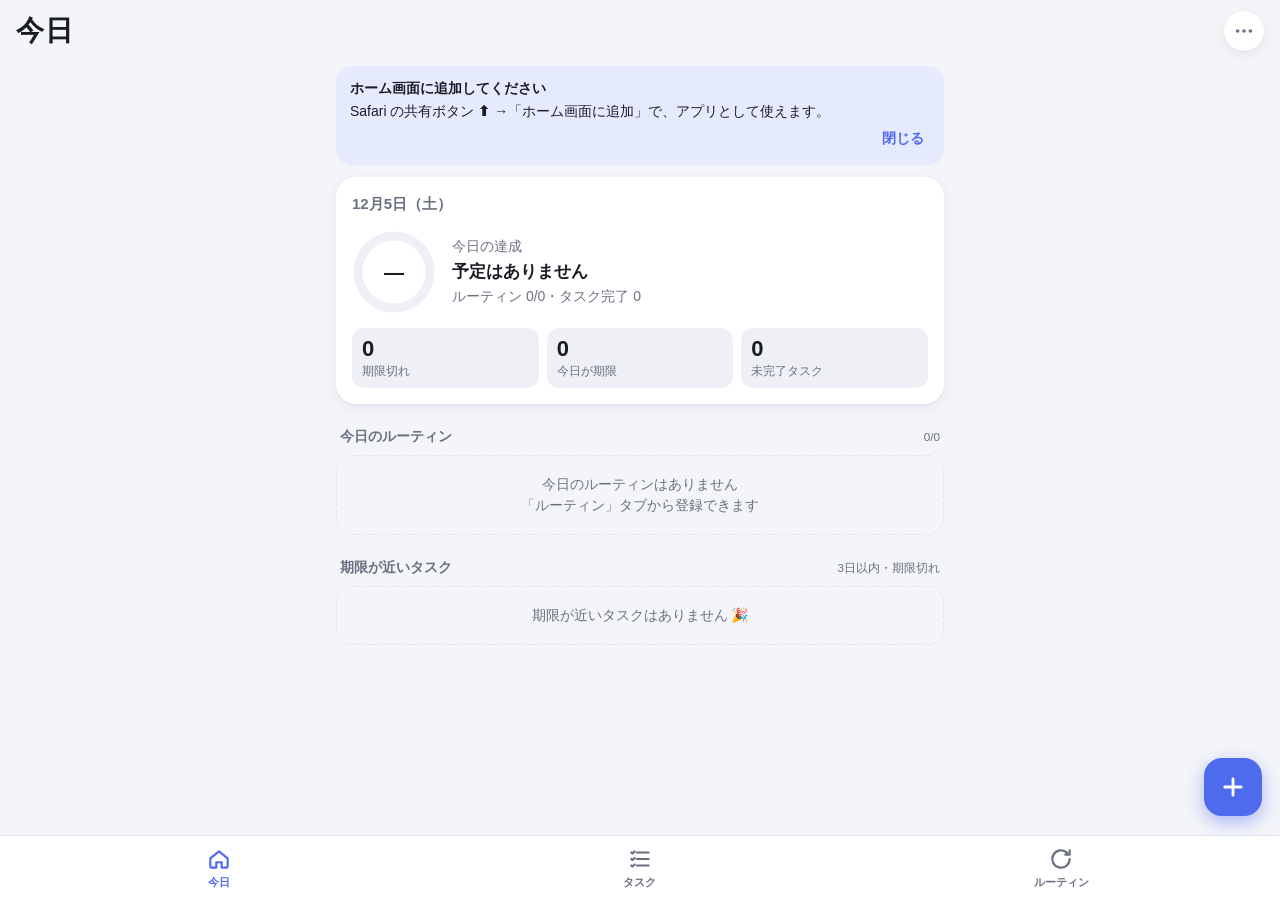
==== docs/progress/index.html @ cf69f22c "Add Shinchoku Note: progress management web app for iPhone Task deadlines with progress, recurring r" ====
<!DOCTYPE html>
<html lang="ja">
<head>
  <meta charset="UTF-8">
  <meta name="viewport" content="width=device-width, initial-scale=1.0, viewport-fit=cover">
  <title>しんちょくノート</title>
  <meta name="description" content="タスクの期限と毎日のルーティンを管理する進捗管理アプリ">
  <meta name="theme-color" content="#4f6bed" media="(prefers-color-scheme: light)">
  <meta name="theme-color" content="#16181d" media="(prefers-color-scheme: dark)">
  <meta name="apple-mobile-web-app-capable" content="yes">
  <meta name="mobile-web-app-capable" content="yes">
  <meta name="apple-mobile-web-app-status-bar-style" content="default">
  <meta name="apple-mobile-web-app-title" content="しんちょく">
  <link rel="apple-touch-icon" href="icon-180.png">
  <link rel="icon" href="icon-512.png">
  <link rel="manifest" href="manifest.webmanifest">
  <link rel="stylesheet" href="style.css">
</head>
<body>
  <header class="top">
    <h1 id="screen-title">今日</h1>
    <button class="icon-btn" id="menu-btn" aria-label="設定とバックアップ">
      <svg viewBox="0 0 24 24" width="22" height="22" aria-hidden="true"><circle cx="5" cy="12" r="2"/><circle cx="12" cy="12" r="2"/><circle cx="19" cy="12" r="2"/></svg>
    </button>
  </header>

  <div id="install-hint" class="hint" hidden>
    <strong>ホーム画面に追加してください</strong>
    <span>Safari の共有ボタン <b>⬆︎</b> →「ホーム画面に追加」で、アプリとして使えます。</span>
    <button class="text-btn" id="hint-close">閉じる</button>
  </div>

  <main id="main"></main>

  <button class="fab" id="fab" aria-label="追加">
    <svg viewBox="0 0 24 24" width="28" height="28" aria-hidden="true"><path d="M12 5v14M5 12h14" stroke="currentColor" stroke-width="2.4" stroke-linecap="round" fill="none"/></svg>
  </button>

  <nav class="tabs">
    <button data-tab="today" class="active">
      <svg viewBox="0 0 24 24" aria-hidden="true"><path d="M4 11.5 12 5l8 6.5V19a1 1 0 0 1-1 1h-4.5v-5h-5v5H5a1 1 0 0 1-1-1z"/></svg>
      <span>今日</span>
    </button>
    <button data-tab="tasks">
      <svg viewBox="0 0 24 24" aria-hidden="true"><path d="M9 6h11M9 12h11M9 18h11M4 6l1 1 2-2M4 12l1 1 2-2M4 18l1 1 2-2"/></svg>
      <span>タスク</span>
    </button>
    <button data-tab="routines">
      <svg viewBox="0 0 24 24" aria-hidden="true"><path d="M20 12a8 8 0 1 1-2.34-5.66M20 4v4h-4"/></svg>
      <span>ルーティン</span>
    </button>
  </nav>

  <dialog id="sheet" class="sheet"><form method="dialog" id="sheet-form"></form></dialog>
  <div id="toast" class="toast" role="status" aria-live="polite"></div>

  <script src="app.js"></script>
</body>
</html>
---- docs/progress/style.css ----
:root {
  --bg: #f4f5f9;
  --surface: #ffffff;
  --surface-2: #eef0f6;
  --text: #1b1d24;
  --muted: #6b7080;
  --line: #e2e4ec;
  --primary: #4f6bed;
  --primary-soft: #e6eaff;
  --on-primary: #ffffff;
  --ok: #1f9d6b;
  --ok-soft: #dcf5ea;
  --warn: #c77700;
  --warn-soft: #fff1d9;
  --danger: #d6384b;
  --danger-soft: #fde4e7;
  --shadow: 0 1px 2px rgba(20, 24, 40, .06), 0 4px 14px rgba(20, 24, 40, .06);
  --radius: 16px;
  --safe-b: env(safe-area-inset-bottom, 0px);
  --safe-t: env(safe-area-inset-top, 0px);
  color-scheme: light;
}
@media (prefers-color-scheme: dark) {
  :root:not([data-theme="light"]) {
    --bg: #101216;
    --surface: #1b1e25;
    --surface-2: #252932;
    --text: #eceef3;
    --muted: #9aa0b0;
    --line: #2c303a;
    --primary: #8197ff;
    --primary-soft: #262d4d;
    --on-primary: #0f1430;
    --ok: #4cd29a;
    --ok-soft: #173528;
    --warn: #ffb547;
    --warn-soft: #3a2c14;
    --danger: #ff6b7d;
    --danger-soft: #3d1c22;
    --shadow: none;
    color-scheme: dark;
  }
}

* { box-sizing: border-box; -webkit-tap-highlight-color: transparent; }
html, body { margin: 0; }
body {
  background: var(--bg);
  color: var(--text);
  font-family: -apple-system, BlinkMacSystemFont, "Hiragino Sans", "Hiragino Kaku Gothic ProN", "Noto Sans JP", sans-serif;
  font-size: 16px;
  line-height: 1.5;
  min-height: 100dvh;
  padding-bottom: calc(84px + var(--safe-b));
  -webkit-text-size-adjust: 100%;
}
button { font: inherit; color: inherit; }

.top {
  position: sticky; top: 0; z-index: 5;
  display: flex; align-items: center; justify-content: space-between;
  padding: calc(10px + var(--safe-t)) 16px 10px;
  background: color-mix(in srgb, var(--bg) 88%, transparent);
  backdrop-filter: blur(12px); -webkit-backdrop-filter: blur(12px);
}
.top h1 { font-size: 28px; font-weight: 800; margin: 0; letter-spacing: .02em; }
.icon-btn {
  width: 40px; height: 40px; border-radius: 50%; border: 0;
  background: var(--surface); box-shadow: var(--shadow);
  display: grid; place-items: center; fill: var(--muted); cursor: pointer;
}

main { padding: 4px 16px 96px; max-width: 640px; margin: 0 auto; }

.hint {
  margin: 4px 16px 8px; padding: 12px 14px; border-radius: var(--radius);
  background: var(--primary-soft); display: grid; gap: 2px; font-size: 14px;
  max-width: 608px;
}
@media (min-width: 672px) { .hint { margin-inline: auto; } }
.hint .text-btn { justify-self: end; }

.section-title {
  font-size: 14px; font-weight: 700; color: var(--muted);
  margin: 22px 4px 8px; display: flex; justify-content: space-between; align-items: baseline;
}
.section-title small { font-weight: 500; }
.list { display: grid; gap: 10px; }
.empty {
  padding: 18px; text-align: center; color: var(--muted); font-size: 14px;
  border: 1.5px dashed var(--line); border-radius: var(--radius);
}

/* summary */
.summary {
  background: var(--surface); border-radius: 20px; box-shadow: var(--shadow);
  padding: 16px; display: grid; gap: 14px;
}
.summary .date { font-size: 15px; color: var(--muted); font-weight: 600; }
.ring-row { display: flex; gap: 16px; align-items: center; }
.ring { width: 84px; height: 84px; flex: none; position: relative; }
.ring svg { width: 100%; height: 100%; transform: rotate(-90deg); }
.ring circle { fill: none; stroke-width: 9; }
.ring .bg { stroke: var(--surface-2); }
.ring .fg { stroke: var(--primary); stroke-linecap: round; transition: stroke-dashoffset .5s; }
.ring .pct { position: absolute; inset: 0; display: grid; place-items: center; font-weight: 800; font-size: 20px; }
.ring-text { display: grid; gap: 2px; font-size: 14px; color: var(--muted); }
.ring-text b { color: var(--text); font-size: 17px; }
.stats { display: grid; grid-template-columns: repeat(3, 1fr); gap: 8px; }
.stat { background: var(--surface-2); border-radius: 12px; padding: 8px 10px; }
.stat .n { font-size: 22px; font-weight: 800; line-height: 1.2; }
.stat .l { font-size: 12px; color: var(--muted); }
.stat.danger .n { color: var(--danger); }
.stat.warn .n { color: var(--warn); }

/* cards */
.card {
  background: var(--surface); border-radius: var(--radius); box-shadow: var(--shadow);
  display: flex; gap: 12px; align-items: flex-start; padding: 14px 14px 14px 12px;
  cursor: pointer; position: relative;
}
.card.done { opacity: .6; }
.card.done .title { text-decoration: line-through; }
.card .body { flex: 1; min-width: 0; display: grid; gap: 4px; }
.card .title { font-weight: 700; word-break: break-word; }
.card .meta { font-size: 13px; color: var(--muted); display: flex; flex-wrap: wrap; gap: 4px 10px; align-items: center; }
.badge {
  font-size: 12px; font-weight: 700; padding: 1px 8px; border-radius: 999px;
  background: var(--surface-2); color: var(--muted);
}
.badge.danger { background: var(--danger-soft); color: var(--danger); }
.badge.warn { background: var(--warn-soft); color: var(--warn); }
.badge.ok { background: var(--ok-soft); color: var(--ok); }
.badge.cal { background: var(--primary-soft); color: var(--primary); }

.check {
  flex: none; width: 30px; height: 30px; border-radius: 50%;
  border: 2.5px solid var(--line); background: transparent; margin-top: -2px;
  display: grid; place-items: center; cursor: pointer; padding: 0;
  transition: background .15s, border-color .15s;
}
.check svg { width: 16px; height: 16px; stroke: var(--on-primary); stroke-width: 3.2; fill: none; opacity: 0; }
.check.on { background: var(--ok); border-color: var(--ok); }
.check.on svg { opacity: 1; stroke: #fff; }
.check:active { transform: scale(.92); }

.bar { height: 7px; background: var(--surface-2); border-radius: 99px; overflow: hidden; margin-top: 4px; }
.bar > i { display: block; height: 100%; background: var(--primary); border-radius: 99px; transition: width .3s; }
.bar.full > i { background: var(--ok); }
.bar-row { display: flex; align-items: center; gap: 8px; }
.bar-row .bar { flex: 1; margin-top: 0; }
.bar-row span { font-size: 12px; color: var(--muted); font-weight: 700; min-width: 34px; text-align: right; }

.chips { display: flex; gap: 8px; overflow-x: auto; padding: 2px 0 4px; scrollbar-width: none; }
.chip {
  border: 1.5px solid var(--line); background: var(--surface); border-radius: 999px;
  padding: 6px 14px; font-size: 14px; font-weight: 600; white-space: nowrap; cursor: pointer;
}
.chip.on { background: var(--primary); border-color: var(--primary); color: var(--on-primary); }

/* tabs */
.tabs {
  position: fixed; left: 0; right: 0; bottom: 0; z-index: 6;
  display: grid; grid-template-columns: repeat(3, 1fr);
  background: color-mix(in srgb, var(--surface) 92%, transparent);
  backdrop-filter: blur(14px); -webkit-backdrop-filter: blur(14px);
  border-top: 1px solid var(--line);
  padding: 6px 8px calc(6px + var(--safe-b));
}
.tabs button {
  border: 0; background: none; display: grid; justify-items: center; gap: 2px;
  font-size: 11px; font-weight: 700; color: var(--muted); padding: 4px 0; cursor: pointer;
}
.tabs svg { width: 26px; height: 26px; fill: none; stroke: currentColor; stroke-width: 2; stroke-linecap: round; stroke-linejoin: round; }
.tabs button.active { color: var(--primary); }

.fab {
  position: fixed; right: 18px; bottom: calc(84px + var(--safe-b)); z-index: 6;
  width: 58px; height: 58px; border-radius: 18px; border: 0;
  background: var(--primary); color: var(--on-primary);
  box-shadow: 0 6px 18px color-mix(in srgb, var(--primary) 45%, transparent);
  display: grid; place-items: center; cursor: pointer;
}
.fab:active { transform: scale(.94); }

/* sheet */
.sheet {
  border: 0; padding: 0; margin: auto auto 0; width: 100%; max-width: 640px;
  max-height: 92dvh; border-radius: 22px 22px 0 0;
  background: var(--surface); color: var(--text);
}
.sheet::backdrop { background: rgba(10, 12, 20, .45); }
.sheet[open] { animation: up .22s ease-out; }
@keyframes up { from { transform: translateY(40px); opacity: .4; } }
.sheet form { padding: 8px 18px calc(18px + var(--safe-b)); display: grid; gap: 14px; }
.sheet .grab { width: 40px; height: 5px; border-radius: 9px; background: var(--line); margin: 4px auto 0; }
.sheet h2 { margin: 0; font-size: 20px; }
.field { display: grid; gap: 6px; }
.field > label, .field > .label { font-size: 13px; font-weight: 700; color: var(--muted); }
.field input[type=text], .field input[type=date], .field input[type=time], .field textarea, .field select {
  width: 100%; font: inherit; font-size: 16px; color: var(--text);
  background: var(--surface-2); border: 1.5px solid transparent; border-radius: 12px;
  padding: 11px 12px; min-height: 46px; -webkit-appearance: none; appearance: none;
}
.field textarea { min-height: 70px; resize: vertical; }
.field input:focus, .field textarea:focus, .field select:focus { outline: none; border-color: var(--primary); }
.row2 { display: grid; grid-template-columns: 1fr 1fr; gap: 10px; }
.days { display: grid; grid-template-columns: repeat(7, 1fr); gap: 6px; }
.day {
  aspect-ratio: 1; border-radius: 50%; border: 1.5px solid var(--line); background: var(--surface);
  font-weight: 700; font-size: 15px; cursor: pointer; padding: 0;
}
.day.on { background: var(--primary); border-color: var(--primary); color: var(--on-primary); }
.day.sun { color: var(--danger); } .day.sat { color: var(--primary); }
.day.on.sun, .day.on.sat { color: var(--on-primary); }
input[type=range] { width: 100%; accent-color: var(--primary); height: 28px; }
.actions { display: flex; gap: 10px; margin-top: 4px; }
.btn {
  flex: 1; border: 0; border-radius: 14px; padding: 13px 14px; font-weight: 700; font-size: 16px; cursor: pointer;
  background: var(--surface-2); color: var(--text);
}
.btn.primary { background: var(--primary); color: var(--on-primary); }
.btn.danger { background: var(--danger-soft); color: var(--danger); flex: 0 0 auto; }
.btn.cal { background: var(--primary-soft); color: var(--primary); width: 100%; }
.btn:disabled { opacity: .45; }
.text-btn { border: 0; background: none; color: var(--primary); font-weight: 700; padding: 4px 6px; cursor: pointer; font-size: 14px; }
.note { font-size: 12.5px; color: var(--muted); margin: 0; }
.quick { display: flex; gap: 6px; flex-wrap: wrap; }
.quick .chip { padding: 4px 12px; font-size: 13px; }

.toast {
  position: fixed; left: 50%; bottom: calc(150px + var(--safe-b)); z-index: 20;
  transform: translate(-50%, 20px); opacity: 0; pointer-events: none;
  background: #23262f; color: #fff; padding: 10px 16px; border-radius: 12px; font-size: 14px;
  transition: opacity .2s, transform .2s; max-width: calc(100% - 32px);
}
.toast.show { opacity: 1; transform: translate(-50%, 0); }

.menu-list { display: grid; gap: 8px; }
.menu-list .btn { text-align: left; }
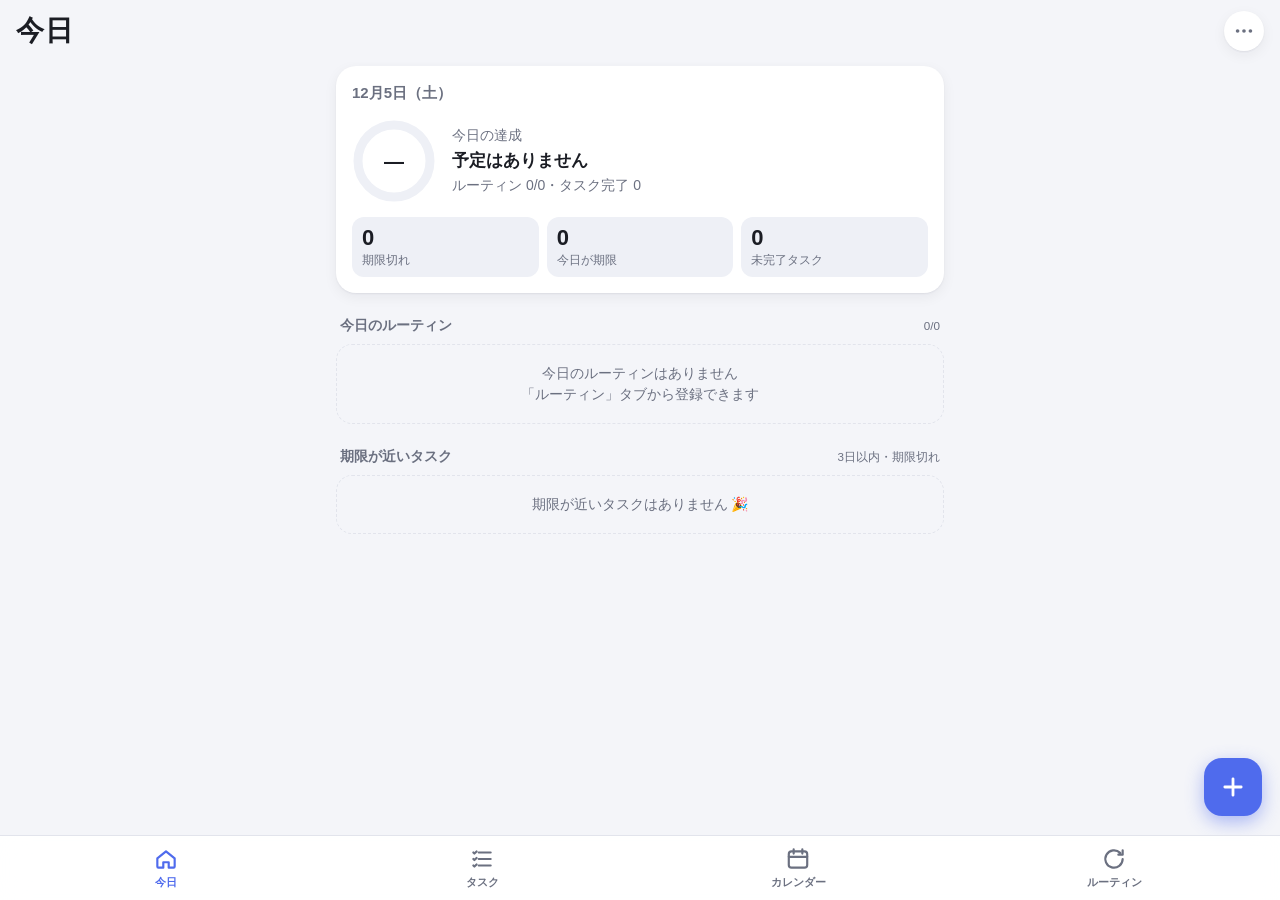
==== commit 65fef443: "Shinchoku Note: add calendar view, routine time ranges, and long-term tasks - Calendar tab: month gr" ====
--- a/docs/progress/index.html
+++ b/docs/progress/index.html
@@ -45,6 +45,10 @@
       <svg viewBox="0 0 24 24" aria-hidden="true"><path d="M9 6h11M9 12h11M9 18h11M4 6l1 1 2-2M4 12l1 1 2-2M4 18l1 1 2-2"/></svg>
       <span>タスク</span>
     </button>
+    <button data-tab="calendar">
+      <svg viewBox="0 0 24 24" aria-hidden="true"><rect x="3.5" y="5" width="17" height="15" rx="2.5"/><path d="M3.5 10h17M8 3v4M16 3v4"/></svg>
+      <span>カレンダー</span>
+    </button>
     <button data-tab="routines">
       <svg viewBox="0 0 24 24" aria-hidden="true"><path d="M20 12a8 8 0 1 1-2.34-5.66M20 4v4h-4"/></svg>
       <span>ルーティン</span>
--- a/docs/progress/style.css
+++ b/docs/progress/style.css
@@ -161,7 +161,7 @@
 /* tabs */
 .tabs {
   position: fixed; left: 0; right: 0; bottom: 0; z-index: 6;
-  display: grid; grid-template-columns: repeat(3, 1fr);
+  display: grid; grid-template-columns: repeat(4, 1fr);
   background: color-mix(in srgb, var(--surface) 92%, transparent);
   backdrop-filter: blur(14px); -webkit-backdrop-filter: blur(14px);
   border-top: 1px solid var(--line);
@@ -238,3 +238,75 @@
 
 .menu-list { display: grid; gap: 8px; }
 .menu-list .btn { text-align: left; }
+
+/* ---- v2: カレンダー・長期タスク・時間帯 ---- */
+.icon-btn.sm { width: 36px; height: 36px; font-size: 24px; line-height: 1; color: var(--text); font-weight: 700; }
+.check.sm { width: 24px; height: 24px; border-width: 2px; margin-top: 0; }
+.check.sm svg { width: 13px; height: 13px; }
+.check.ghost { border-style: dashed; cursor: default; }
+.sub-title { font-size: 12.5px; font-weight: 700; color: var(--muted); margin: 14px 4px 6px; }
+.section-title .text-btn { font-size: 13px; padding: 0; }
+
+.card.long { border-left: 4px solid var(--c); padding-left: 10px; }
+.badge.long { background: color-mix(in srgb, var(--c) 16%, transparent); color: var(--c); }
+.next-step { font-size: 13px; color: var(--text); background: var(--surface-2); border-radius: 8px; padding: 4px 8px; margin-top: 4px; }
+.bar { position: relative; overflow: visible; }
+.bar > i { overflow: hidden; }
+.pace-mark {
+  position: absolute; top: -3px; bottom: -3px; width: 2px; margin-left: -1px;
+  background: var(--text); opacity: .55; border-radius: 2px;
+}
+.now-banner {
+  background: var(--primary-soft); color: var(--primary); font-weight: 700; font-size: 14px;
+  border-radius: 12px; padding: 8px 12px;
+}
+
+.seg { display: grid; grid-template-columns: 1fr 1fr; background: var(--surface-2); border-radius: 12px; padding: 3px; gap: 3px; }
+.seg button { border: 0; background: none; border-radius: 10px; padding: 8px 6px; font-weight: 700; font-size: 14px; color: var(--muted); cursor: pointer; }
+.seg button.on { background: var(--surface); color: var(--text); box-shadow: var(--shadow); }
+[hidden] { display: none !important; }
+
+.steps { display: grid; gap: 6px; }
+.step { display: flex; align-items: center; gap: 8px; background: var(--surface-2); border-radius: 12px; padding: 4px 6px 4px 10px; }
+.step input { flex: 1; min-width: 0; border: 0; background: none; font: inherit; font-size: 16px; color: var(--text); padding: 6px 0; }
+.step input:focus { outline: none; }
+.step.done input { text-decoration: line-through; color: var(--muted); }
+.step-del { border: 0; background: none; color: var(--muted); font-size: 16px; padding: 6px 8px; cursor: pointer; }
+.step-add { display: flex; gap: 8px; }
+.step-add input { flex: 1; min-width: 0; }
+.step-add .btn { flex: 0 0 auto; padding: 10px 16px; }
+
+.time-range .mini { display: grid; gap: 4px; font-size: 12px; font-weight: 700; color: var(--muted); }
+
+.cal { background: var(--surface); border-radius: 20px; box-shadow: var(--shadow); padding: 12px 10px; display: grid; gap: 6px; touch-action: pan-y; }
+.cal-head { display: flex; align-items: center; justify-content: space-between; padding: 0 4px 4px; }
+.cal-head b { font-size: 18px; }
+.cal-head .icon-btn { box-shadow: none; background: var(--surface-2); }
+.cal-grid { display: grid; grid-template-columns: repeat(7, 1fr); gap: 2px; }
+.cal-grid.wd span { text-align: center; font-size: 12px; font-weight: 700; color: var(--muted); padding-bottom: 2px; }
+.cal-grid .sun { color: var(--danger); }
+.cal-grid .sat { color: var(--primary); }
+.cal-cell {
+  border: 0; background: none; border-radius: 10px; min-height: 58px; padding: 4px 0 4px;
+  display: grid; grid-template-rows: auto auto 1fr; justify-items: center; gap: 3px; cursor: pointer; overflow: hidden;
+}
+.cal-cell .num { font-size: 14px; font-weight: 600; width: 26px; height: 26px; border-radius: 50%; display: grid; place-items: center; position: relative; }
+.cal-cell.out { opacity: .35; }
+.cal-cell.today .num { background: var(--primary); color: var(--on-primary); font-weight: 800; }
+.cal-cell.sel { background: var(--primary-soft); }
+.rdone { position: absolute; right: -9px; top: -4px; font-size: 10px; font-style: normal; color: var(--ok); font-weight: 900; }
+.cal-legend .rdone { position: static; font-size: 12px; }
+.spans { display: grid; gap: 2px; width: 100%; }
+.span { display: block; height: 4px; opacity: .85; }
+.span.s { margin-left: 4px; border-top-left-radius: 3px; border-bottom-left-radius: 3px; }
+.span.e { margin-right: 4px; border-top-right-radius: 3px; border-bottom-right-radius: 3px; }
+.span.done { opacity: .3; }
+.dots { display: flex; gap: 3px; align-items: center; }
+.dot { width: 6px; height: 6px; border-radius: 50%; background: var(--primary); display: inline-block; }
+.dot.over { background: var(--danger); }
+.dot.done { background: var(--muted); opacity: .5; }
+.more { font-size: 9px; font-style: normal; color: var(--muted); font-weight: 800; line-height: 1; }
+.cal-legend { display: flex; flex-wrap: wrap; gap: 4px 12px; font-size: 11.5px; color: var(--muted); padding: 6px 4px 0; border-top: 1px solid var(--line); }
+.cal-legend span { display: inline-flex; align-items: center; gap: 4px; }
+.cal-legend .span { width: 18px; margin: 0; border-radius: 3px; }
+.badge { line-height: 1.6; }
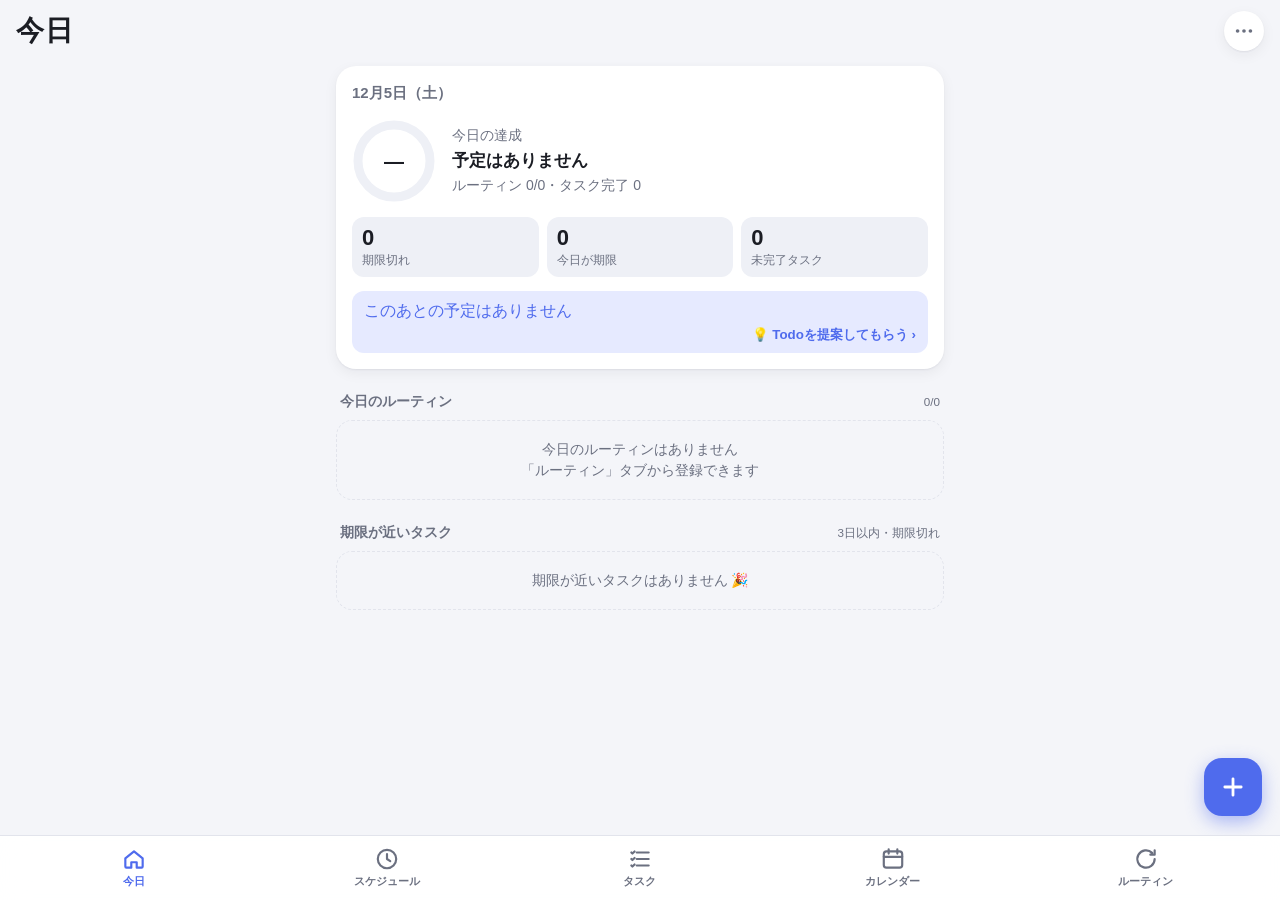
==== commit 562278ec: "Shinchoku Note: add events, daily schedule timeline, and Todo suggestions - Events (予定): timed or al" ====
--- a/docs/progress/index.html
+++ b/docs/progress/index.html
@@ -41,6 +41,10 @@
       <svg viewBox="0 0 24 24" aria-hidden="true"><path d="M4 11.5 12 5l8 6.5V19a1 1 0 0 1-1 1h-4.5v-5h-5v5H5a1 1 0 0 1-1-1z"/></svg>
       <span>今日</span>
     </button>
+    <button data-tab="schedule">
+      <svg viewBox="0 0 24 24" aria-hidden="true"><circle cx="12" cy="12" r="8.5"/><path d="M12 7.5V12l3 2"/></svg>
+      <span>スケジュール</span>
+    </button>
     <button data-tab="tasks">
       <svg viewBox="0 0 24 24" aria-hidden="true"><path d="M9 6h11M9 12h11M9 18h11M4 6l1 1 2-2M4 12l1 1 2-2M4 18l1 1 2-2"/></svg>
       <span>タスク</span>
--- a/docs/progress/style.css
+++ b/docs/progress/style.css
@@ -161,7 +161,7 @@
 /* tabs */
 .tabs {
   position: fixed; left: 0; right: 0; bottom: 0; z-index: 6;
-  display: grid; grid-template-columns: repeat(4, 1fr);
+  display: grid; grid-template-columns: repeat(5, 1fr);
   background: color-mix(in srgb, var(--surface) 92%, transparent);
   backdrop-filter: blur(14px); -webkit-backdrop-filter: blur(14px);
   border-top: 1px solid var(--line);
@@ -310,3 +310,64 @@
 .cal-legend span { display: inline-flex; align-items: center; gap: 4px; }
 .cal-legend .span { width: 18px; margin: 0; border-radius: 3px; }
 .badge { line-height: 1.6; }
+
+/* ---- v3: 予定・スケジュール表・Todo提案 ---- */
+:root { --ev: #0f8fb3; --ev-soft: #dff3f9; --rt: #1f9d6b; --rt-soft: #e1f6ec; }
+@media (prefers-color-scheme: dark) {
+  :root:not([data-theme="light"]) { --ev: #4cc3e6; --ev-soft: #163843; --rt: #4cd29a; --rt-soft: #173528; }
+}
+.tabs button span { white-space: nowrap; font-size: 10.5px; }
+.now-banner { display: grid; gap: 2px; text-align: left; border: 0; cursor: pointer; width: 100%; font: inherit; }
+.now-banner .next { color: var(--text); font-weight: 600; }
+.now-banner small { font-weight: 600; color: var(--muted); }
+.now-banner .go { color: var(--primary); justify-self: end; }
+.dot.ev { background: var(--ev); border-radius: 2px; }
+.agenda-actions { display: flex; gap: 8px; flex-wrap: wrap; margin: -2px 0 6px; }
+.agenda-actions .chip { font-size: 13px; padding: 5px 12px; }
+
+.evcard { border-left: 4px solid var(--ev); padding-left: 10px; align-items: center; }
+.ev-time { flex: none; width: 46px; font-weight: 800; font-size: 14px; color: var(--ev); display: grid; line-height: 1.25; text-align: center; }
+.ev-time small { font-weight: 600; color: var(--muted); font-size: 12px; }
+
+.switch { display: flex; align-items: center; gap: 10px; font-weight: 700; font-size: 15px; cursor: pointer; }
+.switch input { appearance: none; -webkit-appearance: none; width: 46px; height: 28px; border-radius: 99px; background: var(--line); position: relative; cursor: pointer; transition: background .2s; margin: 0; }
+.switch input::after { content: ""; position: absolute; top: 3px; left: 3px; width: 22px; height: 22px; border-radius: 50%; background: #fff; box-shadow: 0 1px 3px rgba(0,0,0,.25); transition: transform .2s; }
+.switch input:checked { background: var(--primary); }
+.switch input:checked::after { transform: translateX(18px); }
+
+.btn.big { display: grid; gap: 2px; text-align: left; padding: 14px 16px; font-size: 17px; }
+.btn.big small { font-size: 12.5px; font-weight: 500; color: var(--muted); }
+.btn.wide { width: 100%; }
+
+.sched-head { display: flex; align-items: center; justify-content: space-between; margin: 4px 0 2px; }
+.sched-head > div { display: flex; align-items: center; gap: 8px; }
+.sched-head b { font-size: 18px; }
+.sched-head .icon-btn { box-shadow: none; background: var(--surface); }
+.sched-note { margin: 0 2px 10px; text-align: center; }
+.sug-box { background: var(--primary-soft); border-radius: var(--radius); padding: 12px 14px; display: grid; gap: 4px; }
+.sug-box .note { color: var(--text); opacity: .8; }
+.btn.cal { margin-top: 10px; }
+.allday { display: flex; gap: 6px; flex-wrap: wrap; margin-top: 12px; }
+.chip.ev { border-color: var(--ev); color: var(--ev); background: var(--ev-soft); font-size: 13px; }
+
+.timeline { position: relative; margin-top: 14px; background: var(--surface); border-radius: var(--radius); box-shadow: var(--shadow); padding: 8px 0; }
+.tl-hour { position: absolute; left: 0; right: 0; margin-top: 8px; border-top: 1px solid var(--line); }
+.tl-hour span { position: absolute; left: 6px; top: -9px; font-size: 11px; color: var(--muted); background: var(--surface); padding-right: 4px; font-variant-numeric: tabular-nums; }
+.tl-block {
+  position: absolute; margin-top: 9px; border-radius: 10px; padding: 4px 6px 4px 8px; overflow: hidden; cursor: pointer;
+  display: flex; gap: 6px; align-items: flex-start; border-left: 4px solid; font-size: 13px; line-height: 1.3;
+}
+.tl-block .tl-text { min-width: 0; display: grid; }
+.tl-block b { white-space: nowrap; overflow: hidden; text-overflow: ellipsis; }
+.tl-block small { font-size: 11px; color: var(--muted); white-space: nowrap; overflow: hidden; text-overflow: ellipsis; }
+.tl-block.short { align-items: center; padding-top: 1px; padding-bottom: 1px; }
+.tl-block.short .tl-text { display: flex; gap: 6px; align-items: baseline; }
+.tl-block .check.sm { width: 20px; height: 20px; flex: none; }
+.tl-block.event { background: var(--ev-soft); border-color: var(--ev); }
+.tl-block.routine { background: var(--rt-soft); border-color: var(--rt); }
+.tl-block.plan { background: var(--primary-soft); border-color: var(--primary); }
+.tl-block.sug { background: color-mix(in srgb, var(--primary-soft) 55%, transparent); border: 2px dashed var(--primary); border-left-width: 4px; border-left-style: solid; }
+.tl-block.done { opacity: .5; }
+.tl-block.done b { text-decoration: line-through; }
+.tl-now { position: absolute; left: 40px; right: 0; margin-top: 8px; border-top: 2px solid var(--danger); z-index: 2; pointer-events: none; }
+.tl-now::before { content: ""; position: absolute; left: -5px; top: -6px; width: 10px; height: 10px; border-radius: 50%; background: var(--danger); }
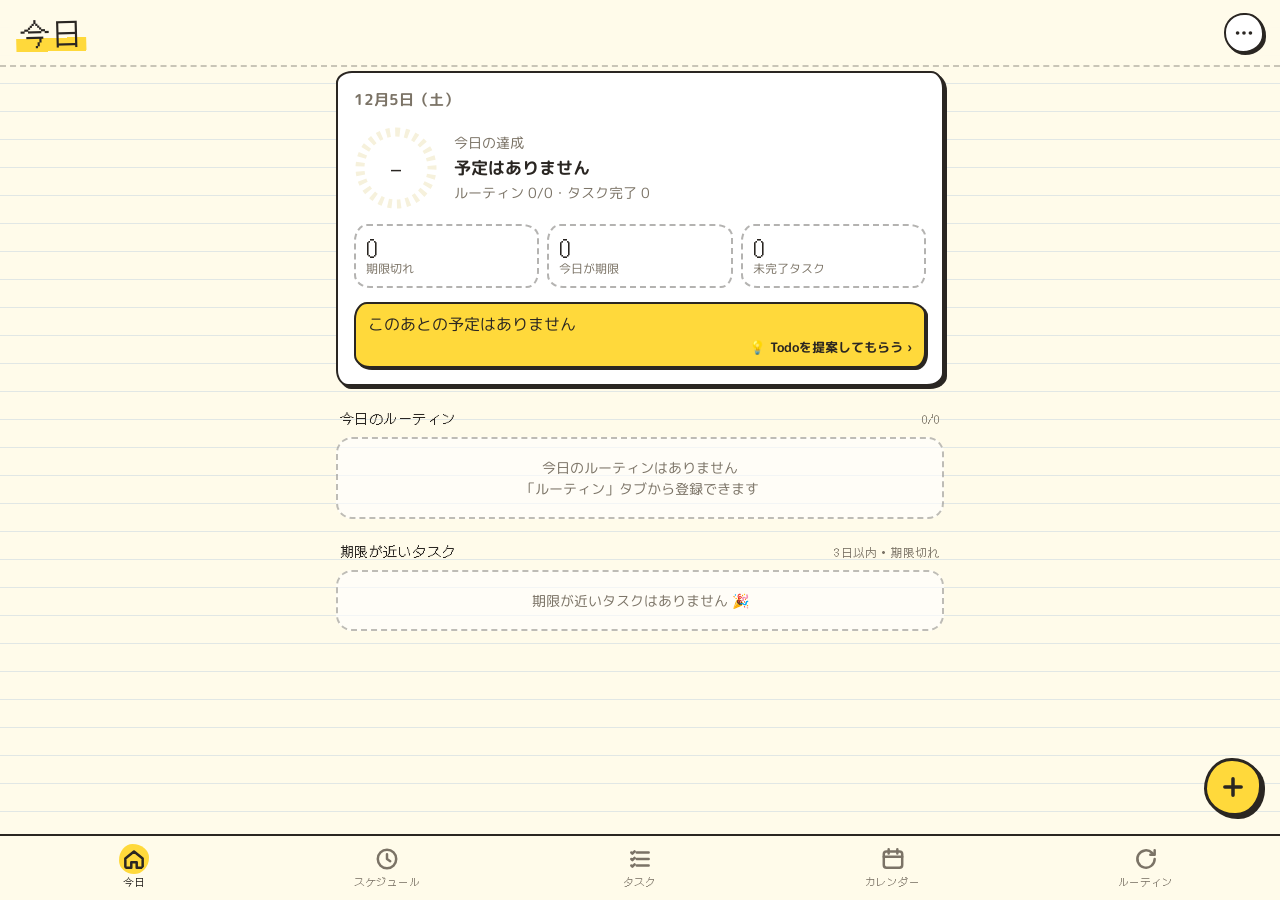
==== commit 6b51c0b4: "Shinchoku Note: memo-pad doodle theme, animations, tasks on the schedule - Schedule tab now shows th" ====
--- a/docs/progress/index.html
+++ b/docs/progress/index.html
@@ -5,8 +5,8 @@
   <meta name="viewport" content="width=device-width, initial-scale=1.0, viewport-fit=cover">
   <title>しんちょくノート</title>
   <meta name="description" content="タスクの期限と毎日のルーティンを管理する進捗管理アプリ">
-  <meta name="theme-color" content="#4f6bed" media="(prefers-color-scheme: light)">
-  <meta name="theme-color" content="#16181d" media="(prefers-color-scheme: dark)">
+  <meta name="theme-color" content="#fffbea" media="(prefers-color-scheme: light)">
+  <meta name="theme-color" content="#23262b" media="(prefers-color-scheme: dark)">
   <meta name="apple-mobile-web-app-capable" content="yes">
   <meta name="mobile-web-app-capable" content="yes">
   <meta name="apple-mobile-web-app-status-bar-style" content="default">
@@ -14,7 +14,11 @@
   <link rel="apple-touch-icon" href="icon-180.png">
   <link rel="icon" href="icon-512.png">
   <link rel="manifest" href="manifest.webmanifest">
+  <link rel="preconnect" href="https://fonts.googleapis.com">
+  <link rel="preconnect" href="https://fonts.gstatic.com" crossorigin>
+  <link href="https://fonts.googleapis.com/css2?family=DotGothic16&family=M+PLUS+Rounded+1c:wght@400;700;800&display=swap" rel="stylesheet">
   <link rel="stylesheet" href="style.css">
+  <link rel="stylesheet" href="doodle.css">
 </head>
 <body>
   <header class="top">
--- a/docs/progress/style.css
+++ b/docs/progress/style.css
@@ -131,7 +131,7 @@
 .badge.danger { background: var(--danger-soft); color: var(--danger); }
 .badge.warn { background: var(--warn-soft); color: var(--warn); }
 .badge.ok { background: var(--ok-soft); color: var(--ok); }
-.badge.cal { background: var(--primary-soft); color: var(--primary); }
+.badge.bell { background: var(--primary-soft); color: var(--primary); }
 
 .check {
   flex: none; width: 30px; height: 30px; border-radius: 50%;
@@ -371,3 +371,31 @@
 .tl-block.done b { text-decoration: line-through; }
 .tl-now { position: absolute; left: 40px; right: 0; margin-top: 8px; border-top: 2px solid var(--danger); z-index: 2; pointer-events: none; }
 .tl-now::before { content: ""; position: absolute; left: -5px; top: -6px; width: 10px; height: 10px; border-radius: 50%; background: var(--danger); }
+
+/* ---- v4: カレンダーのマスに名前を表示 ---- */
+.cal { padding-left: 6px; padding-right: 6px; }
+.cal-grid { gap: 0; }
+.cal-cell {
+  grid-template-rows: auto 1fr; justify-items: stretch; align-content: start;
+  min-height: 74px; padding: 3px 1px 4px; border-radius: 0; border-top: 1px solid var(--line); gap: 2px;
+}
+.cal-cell .num { justify-self: center; width: 24px; height: 24px; font-size: 13px; }
+.cal-cell.sel { background: var(--primary-soft); border-radius: 8px; }
+.items { display: grid; gap: 2px; align-content: start; min-width: 0; }
+.cl {
+  display: block; font-style: normal; font-size: 9.5px; font-weight: 600; line-height: 1.2; text-align: left;
+  padding: 1px 2px; border-radius: 3px; word-break: break-all; overflow-wrap: anywhere; min-width: 0;
+}
+.cl.ev { background: var(--ev-soft); color: var(--ev); }
+.cl.task { background: var(--primary-soft); color: var(--primary); }
+.cl.task.over { background: var(--danger-soft); color: var(--danger); }
+.cl.done { opacity: .45; text-decoration: line-through; }
+.cl.long { background: var(--c); color: #fff; border-radius: 0; margin: 0 -1px; }
+.cl.long.s { border-top-left-radius: 3px; border-bottom-left-radius: 3px; margin-left: 1px; }
+.cl.long.e { border-top-right-radius: 3px; border-bottom-right-radius: 3px; margin-right: 1px; }
+.cl.long.cont { height: 5px; padding: 0; }
+.lg { display: inline-block; width: 14px; height: 10px; border-radius: 3px; }
+.lg.ev { background: var(--ev-soft); border: 1.5px solid var(--ev); }
+.lg.task { background: var(--primary-soft); border: 1.5px solid var(--primary); }
+.lg.over { background: var(--danger-soft); border: 1.5px solid var(--danger); }
+.lg.long { background: var(--primary); }
--- a/docs/progress/doodle.css
+++ b/docs/progress/doodle.css
@@ -0,0 +1,362 @@
+/* しんちょくノート：手描きのパラパラ漫画メモ帳風テーマ
+ * 罫線の紙・太いペン線・ずれた角丸・ベタ影。動きはコマ送り（steps）でカクカクさせる */
+
+:root {
+  --paper: #fffbea;
+  --rule: rgba(120, 160, 210, .22);
+  --ink: #2a2622;
+  --hl: #ffd93b;          /* 蛍光ペン（黄） */
+  --pen-red: #e8413a;
+  --pen-blue: #2f6fd6;
+  --pen-green: #22a06b;
+
+  --bg: var(--paper);
+  --surface: #ffffff;
+  --surface-2: #f6f1dc;
+  --text: var(--ink);
+  --muted: #7b7366;
+  --line: #d9d0b8;
+  --primary: var(--pen-blue);
+  --primary-soft: #e3edff;
+  --on-primary: #ffffff;
+  --ok: var(--pen-green);
+  --ok-soft: #dcf5e8;
+  --warn: #e07b00;
+  --warn-soft: #fff0d0;
+  --danger: var(--pen-red);
+  --danger-soft: #ffe2df;
+  --ev: #0d8fb0;
+  --ev-soft: #dcf4fb;
+  --rt: var(--pen-green);
+  --rt-soft: #e1f6ec;
+
+  --hand: 16px 13px 17px 12px / 12px 17px 13px 16px;
+  --hand2: 13px 17px 12px 16px / 17px 12px 16px 13px;
+  --hand3: 17px 12px 15px 14px / 14px 15px 12px 17px;
+  --hard: 3px 3px 0 var(--ink);
+  --pen: 2.5px solid var(--ink);
+  --dot-font: "DotGothic16", "M PLUS Rounded 1c", sans-serif;
+  color-scheme: light;
+}
+@media (prefers-color-scheme: dark) {
+  :root:not([data-theme="light"]) {
+    --paper: #23262b;
+    --rule: rgba(160, 190, 230, .10);
+    --ink: #f3eedf;
+    --hl: #e6bf1e;
+    --pen-red: #ff6b5f;
+    --pen-blue: #7aa7ff;
+    --pen-green: #4fd39a;
+    --bg: var(--paper);
+    --surface: #2d3137;
+    --surface-2: #383c43;
+    --text: var(--ink);
+    --muted: #b0a995;
+    --line: #4a4e56;
+    --primary: var(--pen-blue);
+    --primary-soft: #2b3a5c;
+    --on-primary: #10151f;
+    --ok: var(--pen-green);
+    --ok-soft: #1f3a2e;
+    --warn: #ffb547;
+    --warn-soft: #3d2f15;
+    --danger: var(--pen-red);
+    --danger-soft: #45231f;
+    --ev: #5fd0ef;
+    --ev-soft: #1b3a44;
+    --rt: var(--pen-green);
+    --rt-soft: #1f3a2e;
+    --hard: 3px 3px 0 #000;
+    color-scheme: dark;
+  }
+}
+
+/* ---------- 紙と文字 ---------- */
+body {
+  font-family: "M PLUS Rounded 1c", -apple-system, "Hiragino Maru Gothic ProN", "Hiragino Sans", sans-serif;
+  background-color: var(--paper);
+  background-image: repeating-linear-gradient(to bottom, transparent 0 27px, var(--rule) 27px 28px);
+  background-attachment: local;
+}
+.top {
+  background: color-mix(in srgb, var(--paper) 90%, transparent);
+  border-bottom: 2px dashed color-mix(in srgb, var(--ink) 25%, transparent);
+}
+.top h1 {
+  font-family: var(--dot-font); font-weight: 400; font-size: 30px; letter-spacing: .04em;
+  background: linear-gradient(transparent 62%, var(--hl) 62% 92%, transparent 92%);
+  padding: 0 4px; display: inline-block; transform: rotate(-1.5deg);
+}
+.section-title, .sub-title, .dt-head { font-family: var(--dot-font); font-weight: 400; color: var(--ink); letter-spacing: .03em; }
+.section-title small, .dt-head small { color: var(--muted); }
+.note { color: var(--muted); }
+
+/* ---------- ペン線の箱 ---------- */
+.icon-btn, .summary, .card, .cal, .timeline, .sug-box, .day-tasks, .hint, .btn, .chip, .fab, .sheet,
+.field input[type=text], .field input[type=date], .field input[type=time], .field textarea, .field select, .step-add input {
+  border: var(--pen);
+}
+.summary, .card, .cal, .timeline, .day-tasks {
+  background: var(--surface); box-shadow: var(--hard); border-radius: var(--hand);
+}
+.card:nth-child(3n+2) { border-radius: var(--hand2); }
+.card:nth-child(3n) { border-radius: var(--hand3); }
+.card:active { transform: translate(2px, 2px); box-shadow: 1px 1px 0 var(--ink); }
+.card.long { border-left: 7px solid var(--c); }
+.evcard { border-left: 7px solid var(--ev); }
+.icon-btn { background: var(--surface); box-shadow: 2px 2px 0 var(--ink); border-radius: 50% 45% 52% 48% / 48% 52% 45% 50%; fill: var(--ink); color: var(--ink); }
+.icon-btn:active { transform: translate(2px, 2px); box-shadow: none; }
+
+.hint {
+  background: #fff3a8; color: #3a3320; border-radius: 4px; transform: rotate(-1deg); box-shadow: var(--hard); position: relative;
+}
+.hint::before {
+  content: ""; position: absolute; top: -10px; left: 50%; width: 70px; height: 18px; margin-left: -35px;
+  background: rgba(255, 255, 255, .55); border: 1px solid rgba(0, 0, 0, .08); transform: rotate(3deg);
+}
+@media (prefers-color-scheme: dark) { :root:not([data-theme="light"]) .hint { background: #5a5126; color: #fff6cf; } }
+
+/* ---------- 数字・バッジ ---------- */
+.stat { background: transparent; border: 2px dashed color-mix(in srgb, var(--ink) 35%, transparent); border-radius: var(--hand2); }
+.stat .n, .ring .pct { font-family: var(--dot-font); font-weight: 400; }
+.ring .bg { stroke: var(--surface-2); stroke-dasharray: 4 5; }
+.ring .fg { stroke: var(--pen-red); }
+.badge { border: 1.5px solid currentColor; background: var(--surface); font-weight: 700; border-radius: 9px 7px 10px 6px; }
+.badge.danger { background: var(--danger-soft); }
+.badge.warn { background: var(--warn-soft); }
+.badge.ok { background: var(--ok-soft); }
+.badge.bell { background: var(--primary-soft); }
+.badge.long { background: color-mix(in srgb, var(--c) 14%, var(--surface)); }
+.now-banner { background: var(--hl); color: #2a2622; border: var(--pen); border-radius: var(--hand2); box-shadow: 2px 2px 0 var(--ink); }
+.now-banner .next, .now-banner small, .now-banner .go { color: #2a2622; }
+
+/* ---------- 進捗バー：鉛筆のななめ線で塗る ---------- */
+.bar { height: 12px; background: var(--surface); border: 2px solid var(--ink); border-radius: 8px 6px 9px 5px; overflow: visible; }
+.bar > i {
+  background: repeating-linear-gradient(-45deg, var(--pen-blue) 0 5px, color-mix(in srgb, var(--pen-blue) 70%, #fff) 5px 8px);
+  border-radius: 5px 3px 6px 3px;
+}
+.bar.full > i { background: repeating-linear-gradient(-45deg, var(--pen-green) 0 5px, color-mix(in srgb, var(--pen-green) 70%, #fff) 5px 8px); }
+.pace-mark { background: var(--pen-red); opacity: 1; width: 3px; top: -5px; bottom: -5px; }
+.bar-row span { font-family: var(--dot-font); font-weight: 400; color: var(--ink); }
+
+/* ---------- チェック：手描きの丸と赤ペンのチェック ---------- */
+.check { border: 2.5px solid var(--ink); border-radius: 48% 52% 45% 55% / 55% 45% 52% 48%; background: var(--surface); }
+.check svg { stroke: var(--pen-red); stroke-width: 3.6; opacity: 0; overflow: visible; }
+.check.on { background: var(--hl); border-color: var(--ink); }
+.check.on svg { opacity: 1; stroke: var(--pen-red); }
+.check.ghost { border-style: dashed; border-color: var(--line); }
+.card.done { opacity: .55; }
+.card.done .title { text-decoration: line-through 2px var(--pen-red); }
+
+/* ---------- ボタン・チップ ---------- */
+.btn { background: var(--surface); color: var(--ink); box-shadow: 2px 2px 0 var(--ink); border-radius: var(--hand2); font-weight: 800; }
+.btn:active { transform: translate(2px, 2px); box-shadow: none; }
+.btn.primary { background: var(--hl); color: #2a2622; }
+.btn.danger { background: var(--danger-soft); color: var(--danger); }
+.btn.cal { background: var(--primary-soft); color: var(--primary); }
+.chip { border-width: 2px; background: var(--surface); color: var(--ink); border-radius: 14px 11px 15px 10px; }
+.chip.on { background: var(--hl); color: #2a2622; border-color: var(--ink); }
+.text-btn { color: var(--pen-blue); text-decoration: underline wavy 1.5px; text-underline-offset: 3px; }
+.seg { background: var(--surface-2); border: 2px solid var(--ink); }
+.seg button.on { background: var(--hl); color: #2a2622; box-shadow: none; }
+
+/* ---------- 下のタブ：道具箱 ---------- */
+.tabs { background: var(--paper); border-top: var(--pen); }
+.tabs button { font-family: var(--dot-font); font-weight: 400; color: var(--muted); }
+.tabs button svg { stroke-width: 2.3; }
+.tabs button.active { color: var(--ink); }
+.tabs button.active svg {
+  background: var(--hl); border-radius: 45% 55% 50% 50% / 55% 45% 55% 45%; padding: 2px; box-sizing: content-box; margin: -2px;
+  animation: wiggle .5s steps(4) 1;
+}
+
+.fab {
+  background: var(--hl); color: var(--ink); border: 3px solid var(--ink); box-shadow: var(--hard);
+  border-radius: 48% 52% 46% 54% / 54% 46% 52% 48%;
+}
+.fab svg path { stroke-width: 3; }
+.fab:active { transform: scale(1.12, .86); box-shadow: 1px 1px 0 var(--ink); }
+
+/* ---------- シート（メモ用紙） ---------- */
+.sheet {
+  background-color: var(--paper);
+  background-image: repeating-linear-gradient(to bottom, transparent 0 27px, var(--rule) 27px 28px);
+  border-bottom: 0; border-radius: 22px 26px 0 0;
+}
+.sheet h2 { font-family: var(--dot-font); font-weight: 400; font-size: 22px; }
+.sheet .grab { background: var(--ink); opacity: .35; }
+.sheet[open] { animation: sheet-up .32s steps(5) both; }
+.field input[type=text], .field input[type=date], .field input[type=time], .field textarea, .field select, .step-add input {
+  background: var(--surface); border-width: 2px; border-radius: 12px 9px 13px 8px;
+}
+.field > label, .field > .label { color: var(--ink); }
+.step { background: var(--surface); border: 2px dashed color-mix(in srgb, var(--ink) 35%, transparent); }
+.day { border: 2px solid var(--ink); }
+.day.on { background: var(--hl); color: #2a2622; border-color: var(--ink); }
+.day.on.sun, .day.on.sat { color: #2a2622; }
+.switch input { border: 2px solid var(--ink); }
+.switch input:checked { background: var(--hl); }
+.switch input::after { border: 2px solid var(--ink); top: 1px; left: 1px; }
+input[type=range] { accent-color: var(--pen-red); }
+
+/* ---------- トースト：ふせん ---------- */
+.toast { background: #fff3a8; color: #2a2622; border: 2px solid #2a2622; box-shadow: 3px 3px 0 #2a2622; border-radius: 3px; font-weight: 700; }
+.toast.show { animation: toast-in .3s steps(4); }
+
+/* ---------- カレンダー ---------- */
+.cal-head b { font-family: var(--dot-font); font-weight: 400; font-size: 20px; }
+.cal-grid.wd span { font-family: var(--dot-font); font-weight: 400; }
+.cal-cell { border-top: 1.5px dashed color-mix(in srgb, var(--ink) 22%, transparent); }
+.cal-cell .num { font-family: var(--dot-font); font-weight: 400; }
+.cal-cell.today .num { background: transparent; color: var(--pen-red); border: 2.5px solid var(--pen-red); border-radius: 46% 54% 50% 50% / 55% 45% 55% 45%; transform: rotate(-8deg); }
+.cal-cell.sel { background: color-mix(in srgb, var(--hl) 45%, transparent); }
+.cl { border-radius: 4px 3px 5px 2px; }
+.cl.ev { border: 1px solid var(--ev); }
+.cl.task { border: 1px solid var(--primary); }
+.cl.task.over { border-color: var(--danger); }
+
+/* ---------- スケジュール ---------- */
+.sched-head b { font-family: var(--dot-font); font-weight: 400; font-size: 20px; }
+.sug-box { background: #fff3a8; color: #2a2622; border-radius: 4px; box-shadow: var(--hard); transform: rotate(-.6deg); }
+.sug-box .note { color: #4a4232; opacity: 1; }
+@media (prefers-color-scheme: dark) { :root:not([data-theme="light"]) .sug-box { background: #5a5126; color: #fff6cf; } :root:not([data-theme="light"]) .sug-box .note { color: #f1e6b8; } }
+.tl-hour { border-top: 1.5px dashed color-mix(in srgb, var(--ink) 18%, transparent); }
+.tl-hour span { background: var(--surface); font-family: var(--dot-font); color: var(--muted); }
+.tl-block { border: 2px solid var(--ink); border-left-width: 6px; border-radius: 10px 8px 11px 7px; box-shadow: 2px 2px 0 color-mix(in srgb, var(--ink) 60%, transparent); }
+.tl-block.event { border-left-color: var(--ev); }
+.tl-block.routine { border-left-color: var(--rt); }
+.tl-block.plan { border-left-color: var(--pen-blue); background: var(--surface); }
+.tl-block.sug {
+  border: 2.5px dashed var(--pen-blue); border-left: 6px solid var(--pen-blue); box-shadow: none;
+  background: color-mix(in srgb, var(--hl) 22%, var(--surface));
+  animation: ants 1.2s steps(2) infinite;
+}
+.tl-now { border-top: 2.5px solid var(--pen-red); }
+.tl-due {
+  position: absolute; left: 44px; right: 4px; margin-top: 8px; border-top: 2px dashed var(--pen-red); z-index: 3; cursor: pointer;
+}
+.tl-due span {
+  position: absolute; right: 0; top: -11px; font-size: 11px; font-weight: 800; color: var(--pen-red);
+  background: var(--surface); border: 1.5px solid var(--pen-red); border-radius: 8px 6px 9px 5px; padding: 0 6px;
+  max-width: 70%; white-space: nowrap; overflow: hidden; text-overflow: ellipsis;
+}
+
+.day-tasks { margin-top: 12px; padding: 10px 12px; display: grid; gap: 8px; }
+.dt-head { font-size: 15px; display: flex; justify-content: space-between; align-items: baseline; }
+.dt-row { display: flex; align-items: center; gap: 10px; padding: 6px 2px; border-top: 1.5px dashed color-mix(in srgb, var(--ink) 18%, transparent); cursor: pointer; }
+.dt-row.long { box-shadow: inset 4px 0 0 var(--c); padding-left: 8px; }
+.dt-body { flex: 1; min-width: 0; display: grid; }
+.dt-body b { font-size: 15px; white-space: nowrap; overflow: hidden; text-overflow: ellipsis; }
+.dt-body small { font-size: 12px; color: var(--muted); white-space: nowrap; overflow: hidden; text-overflow: ellipsis; }
+.dt-body small .danger { color: var(--danger); font-weight: 700; }
+.dt-body small .warn { color: var(--warn); font-weight: 700; }
+.dt-place { flex: none; font-size: 12.5px; padding: 4px 10px; background: var(--hl); color: #2a2622; }
+.dt-row .badge { flex: none; }
+.empty { border: 2px dashed color-mix(in srgb, var(--ink) 30%, transparent); background: color-mix(in srgb, var(--surface) 60%, transparent); }
+
+/* =========================================================
+   アニメーション（コマ送りでカクカク動かす）
+   ========================================================= */
+
+/* 線がふるえる（手描きアニメの「ボイル」） */
+@keyframes boil {
+  0%   { border-radius: 16px 13px 17px 12px / 12px 17px 13px 16px; }
+  33%  { border-radius: 13px 17px 12px 16px / 17px 12px 16px 13px; }
+  66%  { border-radius: 17px 12px 15px 14px / 14px 15px 12px 17px; }
+}
+@keyframes boil-round {
+  0%   { border-radius: 48% 52% 46% 54% / 54% 46% 52% 48%; }
+  33%  { border-radius: 53% 47% 52% 48% / 47% 53% 46% 54%; }
+  66%  { border-radius: 46% 54% 49% 51% / 51% 49% 55% 45%; }
+}
+.fab { animation: boil-round .9s steps(1) infinite; }
+.summary, .sug-box, .day-tasks { animation: boil 1.2s steps(1) infinite; }
+.top h1 { animation: title-boil 1.2s steps(1) infinite; }
+@keyframes title-boil { 0% { transform: rotate(-1.5deg); } 33% { transform: rotate(-1deg) translateY(-1px); } 66% { transform: rotate(-2deg); } }
+
+/* ページを開いたとき：コマ送りでポンと出てくる */
+@keyframes pop-in {
+  0% { opacity: 0; transform: translateY(10px) scale(.96) rotate(-1deg); }
+  50% { opacity: 1; transform: translateY(-3px) scale(1.01) rotate(.5deg); }
+  100% { opacity: 1; transform: none; }
+}
+.enter .summary, .enter .cal, .enter .sched-head, .enter .sug-box, .enter .day-tasks, .enter .timeline,
+.enter .list > *, .enter .section-title, .enter .chips, .enter .empty {
+  animation: pop-in .42s steps(4) both;
+}
+.enter .list > *:nth-child(2) { animation-delay: .05s; }
+.enter .list > *:nth-child(3) { animation-delay: .10s; }
+.enter .list > *:nth-child(4) { animation-delay: .15s; }
+.enter .list > *:nth-child(5) { animation-delay: .20s; }
+.enter .list > *:nth-child(n+6) { animation-delay: .25s; }
+.enter .ring .fg { animation: ring-draw .7s steps(7) both; }
+@keyframes ring-draw { from { stroke-dashoffset: 226; } }
+.enter .tl-block { animation: pop-in .4s steps(4) both; }
+.enter .tl-block:nth-of-type(2n) { animation-delay: .06s; }
+.enter .tl-block:nth-of-type(3n) { animation-delay: .12s; }
+.enter .tl-block.sug { animation: pop-in .4s steps(4) both, ants 1.2s steps(2) infinite .4s; }
+
+/* オニオンスキン（前のページがうっすら青く残って消える） */
+main { position: relative; }
+.onion {
+  position: absolute; top: 4px; left: 16px; right: 16px; pointer-events: none; z-index: 1;
+  filter: grayscale(1) sepia(1) hue-rotate(170deg) saturate(4); opacity: .3;
+  animation: onion-out .5s steps(4) forwards;
+}
+.onion * { animation: none !important; }
+@keyframes onion-out { 0% { opacity: .35; transform: translateX(0); } 100% { opacity: 0; transform: translateX(-14px); } }
+
+/* 日付・月を移動したとき：パラパラめくる */
+.slide-l > * { animation: flip-l .36s steps(4) both; }
+.slide-r > * { animation: flip-r .36s steps(4) both; }
+@keyframes flip-l { 0% { opacity: .2; transform: translateX(36px) skewX(-4deg); } 100% { opacity: 1; transform: none; } }
+@keyframes flip-r { 0% { opacity: .2; transform: translateX(-36px) skewX(4deg); } 100% { opacity: 1; transform: none; } }
+
+/* チェックを赤ペンで描く */
+.check.just { animation: check-pop .4s steps(4); }
+.check.just svg path { stroke-dasharray: 24; stroke-dashoffset: 24; animation: draw .32s steps(5) .05s forwards; }
+@keyframes draw { to { stroke-dashoffset: 0; } }
+@keyframes check-pop { 0% { transform: scale(.6) rotate(-12deg); } 50% { transform: scale(1.3) rotate(6deg); } 100% { transform: none; } }
+
+/* はじけるインク */
+.burst { position: fixed; z-index: 40; width: 0; height: 0; pointer-events: none; }
+.burst i { position: absolute; left: 0; top: 0; transform-origin: 0 50%; animation: burst .65s steps(6) forwards; }
+.burst .b0 { width: 14px; height: 4px; margin-top: -2px; background: var(--c); border-radius: 3px; }
+.burst .b1 { width: 13px; height: 13px; margin: -6px 0 0 -6px; background: var(--c);
+  clip-path: polygon(50% 0, 62% 36%, 100% 38%, 70% 60%, 80% 100%, 50% 76%, 20% 100%, 30% 60%, 0 38%, 38% 36%); transform-origin: 6px 6px; }
+.burst .b2 { width: 9px; height: 9px; margin: -4px 0 0 -4px; border: 2.5px solid var(--c); border-radius: 50%; transform-origin: 4px 4px; }
+@keyframes burst {
+  0% { transform: rotate(var(--a)) translateX(6px) scale(.3); opacity: 1; }
+  70% { opacity: 1; }
+  100% { transform: rotate(var(--a)) translateX(var(--d)) scale(1.1) rotate(90deg); opacity: 0; }
+}
+
+/* ハンコ */
+.stamp {
+  position: fixed; left: 50%; top: 40%; z-index: 41; pointer-events: none;
+  font-family: var(--dot-font); font-size: 38px; color: var(--pen-red); white-space: nowrap;
+  border: 4px solid var(--pen-red); border-radius: 14px 10px 16px 9px; padding: 2px 18px;
+  background: color-mix(in srgb, var(--paper) 88%, transparent);
+  transform: translate(-50%, -50%) rotate(var(--r, -8deg));
+  animation: stamp 1.25s steps(1, end) forwards, stamp-fade 1.25s linear forwards;
+}
+@keyframes stamp {
+  0%  { transform: translate(-50%, -50%) rotate(var(--r)) scale(2.4); }
+  8%  { transform: translate(-50%, -50%) rotate(var(--r)) scale(1.6); }
+  14% { transform: translate(-50%, -50%) rotate(var(--r)) scale(.9); }
+  20% { transform: translate(-50%, -50%) rotate(var(--r)) scale(1.06); }
+  26% { transform: translate(-50%, -50%) rotate(var(--r)) scale(1); }
+}
+@keyframes stamp-fade { 0% { opacity: 0; } 8% { opacity: 1; } 75% { opacity: 1; } 100% { opacity: 0; } }
+
+@keyframes wiggle { 0% { transform: rotate(0); } 25% { transform: rotate(-12deg) scale(1.15); } 50% { transform: rotate(10deg) scale(1.1); } 75% { transform: rotate(-5deg); } 100% { transform: none; } }
+@keyframes sheet-up { 0% { transform: translateY(60px); opacity: .3; } 100% { transform: none; opacity: 1; } }
+@keyframes toast-in { 0% { transform: translate(-50%, 20px) rotate(4deg); } 60% { transform: translate(-50%, -4px) rotate(-2deg); } 100% { transform: translate(-50%, 0) rotate(-1deg); } }
+@keyframes ants { 0% { border-style: dashed; } 50% { border-style: dotted; } }
+
+/* 動きを減らす設定の人には止める */
+@media (prefers-reduced-motion: reduce) {
+  *, *::before, *::after { animation: none !important; transition: none !important; }
+}
+.field .step input[type=text] { border: 0; background: transparent; min-height: 0; padding: 6px 0; border-radius: 0; }
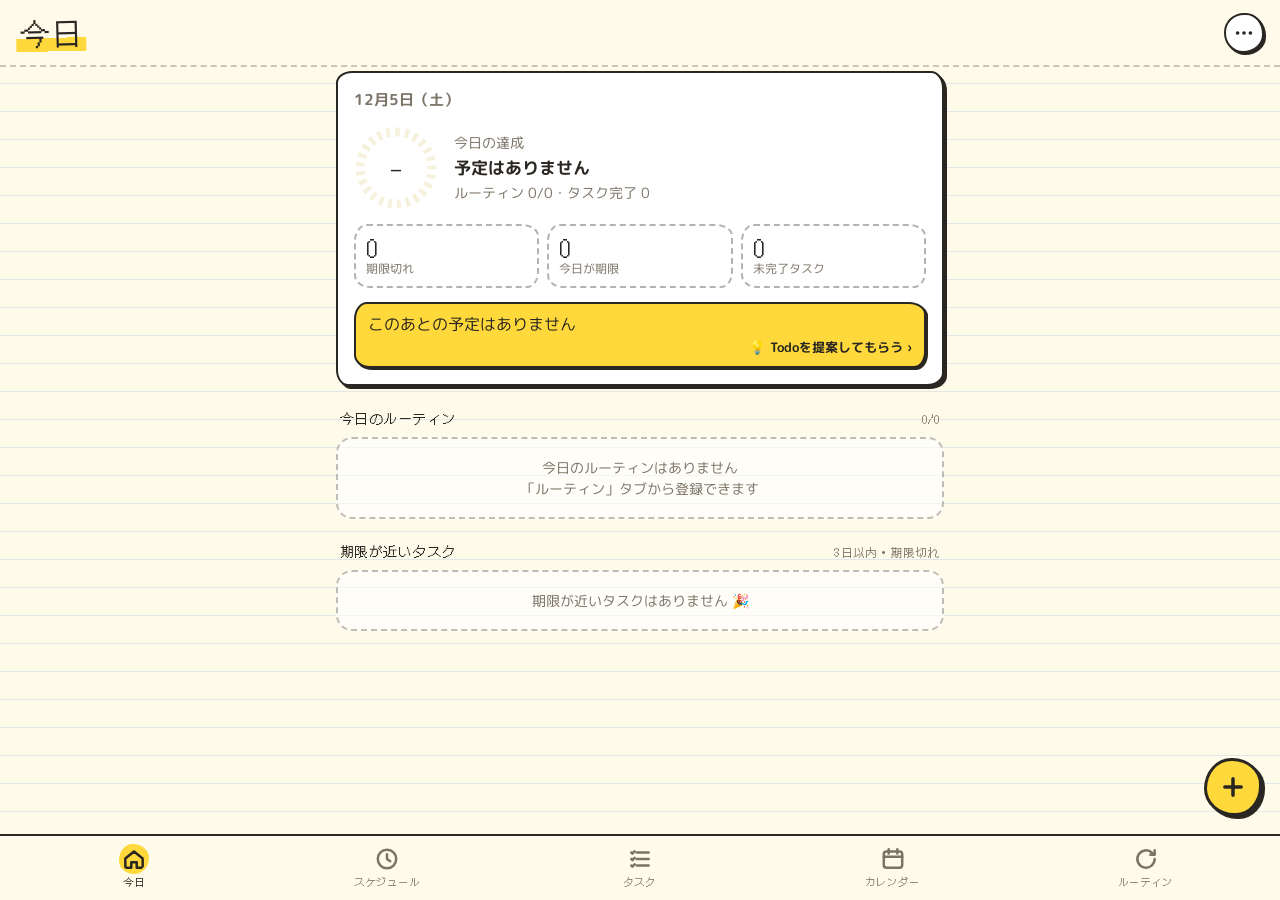
==== commit ed451ffe: "Shinchoku Note: smooth animations and a switchable modern look - Replace frame-stepped (steps()) ani" ====
--- a/docs/progress/index.html
+++ b/docs/progress/index.html
@@ -1,5 +1,5 @@
 <!DOCTYPE html>
-<html lang="ja">
+<html lang="ja" data-look="memo">
 <head>
   <meta charset="UTF-8">
   <meta name="viewport" content="width=device-width, initial-scale=1.0, viewport-fit=cover">
@@ -19,6 +19,7 @@
   <link href="https://fonts.googleapis.com/css2?family=DotGothic16&family=M+PLUS+Rounded+1c:wght@400;700;800&display=swap" rel="stylesheet">
   <link rel="stylesheet" href="style.css">
   <link rel="stylesheet" href="doodle.css">
+  <link rel="stylesheet" href="modern.css">
 </head>
 <body>
   <header class="top">
--- a/docs/progress/style.css
+++ b/docs/progress/style.css
@@ -399,3 +399,25 @@
 .lg.task { background: var(--primary-soft); border: 1.5px solid var(--primary); }
 .lg.over { background: var(--danger-soft); border: 1.5px solid var(--danger); }
 .lg.long { background: var(--primary); }
+
+/* テーマで「黒」を選んだとき */
+:root[data-theme="dark"] {
+    --bg: #101216;
+    --surface: #1b1e25;
+    --surface-2: #252932;
+    --text: #eceef3;
+    --muted: #9aa0b0;
+    --line: #2c303a;
+    --primary: #8197ff;
+    --primary-soft: #262d4d;
+    --on-primary: #0f1430;
+    --ok: #4cd29a;
+    --ok-soft: #173528;
+    --warn: #ffb547;
+    --warn-soft: #3a2c14;
+    --danger: #ff6b7d;
+    --danger-soft: #3d1c22;
+    --shadow: none;
+    color-scheme: dark;
+  }
+:root[data-theme="dark"] { --ev: #4cc3e6; --ev-soft: #163843; --rt: #4cd29a; --rt-soft: #173528; }
--- a/docs/progress/doodle.css
+++ b/docs/progress/doodle.css
@@ -1,5 +1,5 @@
 /* しんちょくノート：手描きのパラパラ漫画メモ帳風テーマ
- * 罫線の紙・太いペン線・ずれた角丸・ベタ影。動きはコマ送り（steps）でカクカクさせる */
+ * 罫線の紙・太いペン線・ずれた角丸・ベタ影 */
 
 :root {
   --paper: #fffbea;
@@ -168,7 +168,7 @@
 .tabs button.active { color: var(--ink); }
 .tabs button.active svg {
   background: var(--hl); border-radius: 45% 55% 50% 50% / 55% 45% 55% 45%; padding: 2px; box-sizing: content-box; margin: -2px;
-  animation: wiggle .5s steps(4) 1;
+  animation: wiggle .5s cubic-bezier(.22,1,.36,1) 1;
 }
 
 .fab {
@@ -186,7 +186,7 @@
 }
 .sheet h2 { font-family: var(--dot-font); font-weight: 400; font-size: 22px; }
 .sheet .grab { background: var(--ink); opacity: .35; }
-.sheet[open] { animation: sheet-up .32s steps(5) both; }
+.sheet[open] { animation: sheet-up .32s cubic-bezier(.22,1,.36,1) both; }
 .field input[type=text], .field input[type=date], .field input[type=time], .field textarea, .field select, .step-add input {
   background: var(--surface); border-width: 2px; border-radius: 12px 9px 13px 8px;
 }
@@ -202,7 +202,7 @@
 
 /* ---------- トースト：ふせん ---------- */
 .toast { background: #fff3a8; color: #2a2622; border: 2px solid #2a2622; box-shadow: 3px 3px 0 #2a2622; border-radius: 3px; font-weight: 700; }
-.toast.show { animation: toast-in .3s steps(4); }
+.toast.show { animation: toast-in .3s cubic-bezier(.22,1,.36,1); }
 
 /* ---------- カレンダー ---------- */
 .cal-head b { font-family: var(--dot-font); font-weight: 400; font-size: 20px; }
@@ -230,7 +230,6 @@
 .tl-block.sug {
   border: 2.5px dashed var(--pen-blue); border-left: 6px solid var(--pen-blue); box-shadow: none;
   background: color-mix(in srgb, var(--hl) 22%, var(--surface));
-  animation: ants 1.2s steps(2) infinite;
 }
 .tl-now { border-top: 2.5px solid var(--pen-red); }
 .tl-due {
@@ -256,7 +255,7 @@
 .empty { border: 2px dashed color-mix(in srgb, var(--ink) 30%, transparent); background: color-mix(in srgb, var(--surface) 60%, transparent); }
 
 /* =========================================================
-   アニメーション（コマ送りでカクカク動かす）
+   アニメーション（なめらかに動かす）
    ========================================================= */
 
 /* 線がふるえる（手描きアニメの「ボイル」） */
@@ -270,58 +269,55 @@
   33%  { border-radius: 53% 47% 52% 48% / 47% 53% 46% 54%; }
   66%  { border-radius: 46% 54% 49% 51% / 51% 49% 55% 45%; }
 }
-.fab { animation: boil-round .9s steps(1) infinite; }
-.summary, .sug-box, .day-tasks { animation: boil 1.2s steps(1) infinite; }
-.top h1 { animation: title-boil 1.2s steps(1) infinite; }
 @keyframes title-boil { 0% { transform: rotate(-1.5deg); } 33% { transform: rotate(-1deg) translateY(-1px); } 66% { transform: rotate(-2deg); } }
 
-/* ページを開いたとき：コマ送りでポンと出てくる */
+/* ページを開いたとき：ふわっと出てくる */
 @keyframes pop-in {
-  0% { opacity: 0; transform: translateY(10px) scale(.96) rotate(-1deg); }
-  50% { opacity: 1; transform: translateY(-3px) scale(1.01) rotate(.5deg); }
+  0% { opacity: 0; transform: translateY(12px) scale(.98); }
+  60% { opacity: 1; }
   100% { opacity: 1; transform: none; }
 }
 .enter .summary, .enter .cal, .enter .sched-head, .enter .sug-box, .enter .day-tasks, .enter .timeline,
 .enter .list > *, .enter .section-title, .enter .chips, .enter .empty {
-  animation: pop-in .42s steps(4) both;
+  animation: pop-in .42s cubic-bezier(.22,1,.36,1) both;
 }
 .enter .list > *:nth-child(2) { animation-delay: .05s; }
 .enter .list > *:nth-child(3) { animation-delay: .10s; }
 .enter .list > *:nth-child(4) { animation-delay: .15s; }
 .enter .list > *:nth-child(5) { animation-delay: .20s; }
 .enter .list > *:nth-child(n+6) { animation-delay: .25s; }
-.enter .ring .fg { animation: ring-draw .7s steps(7) both; }
+.enter .ring .fg { animation: ring-draw .7s cubic-bezier(.22,1,.36,1) both; }
 @keyframes ring-draw { from { stroke-dashoffset: 226; } }
-.enter .tl-block { animation: pop-in .4s steps(4) both; }
+.enter .tl-block { animation: pop-in .4s cubic-bezier(.22,1,.36,1) both; }
 .enter .tl-block:nth-of-type(2n) { animation-delay: .06s; }
 .enter .tl-block:nth-of-type(3n) { animation-delay: .12s; }
-.enter .tl-block.sug { animation: pop-in .4s steps(4) both, ants 1.2s steps(2) infinite .4s; }
+.enter .tl-block.sug { animation: pop-in .45s cubic-bezier(.22,1,.36,1) both; }
 
 /* オニオンスキン（前のページがうっすら青く残って消える） */
 main { position: relative; }
 .onion {
   position: absolute; top: 4px; left: 16px; right: 16px; pointer-events: none; z-index: 1;
   filter: grayscale(1) sepia(1) hue-rotate(170deg) saturate(4); opacity: .3;
-  animation: onion-out .5s steps(4) forwards;
+  animation: onion-out .5s cubic-bezier(.22,1,.36,1) forwards;
 }
 .onion * { animation: none !important; }
 @keyframes onion-out { 0% { opacity: .35; transform: translateX(0); } 100% { opacity: 0; transform: translateX(-14px); } }
 
 /* 日付・月を移動したとき：パラパラめくる */
-.slide-l > * { animation: flip-l .36s steps(4) both; }
-.slide-r > * { animation: flip-r .36s steps(4) both; }
+.slide-l > * { animation: flip-l .36s cubic-bezier(.22,1,.36,1) both; }
+.slide-r > * { animation: flip-r .36s cubic-bezier(.22,1,.36,1) both; }
 @keyframes flip-l { 0% { opacity: .2; transform: translateX(36px) skewX(-4deg); } 100% { opacity: 1; transform: none; } }
 @keyframes flip-r { 0% { opacity: .2; transform: translateX(-36px) skewX(4deg); } 100% { opacity: 1; transform: none; } }
 
 /* チェックを赤ペンで描く */
-.check.just { animation: check-pop .4s steps(4); }
-.check.just svg path { stroke-dasharray: 24; stroke-dashoffset: 24; animation: draw .32s steps(5) .05s forwards; }
+.check.just { animation: check-pop .4s cubic-bezier(.22,1,.36,1); }
+.check.just svg path { stroke-dasharray: 24; stroke-dashoffset: 24; animation: draw .32s cubic-bezier(.22,1,.36,1) .05s forwards; }
 @keyframes draw { to { stroke-dashoffset: 0; } }
 @keyframes check-pop { 0% { transform: scale(.6) rotate(-12deg); } 50% { transform: scale(1.3) rotate(6deg); } 100% { transform: none; } }
 
 /* はじけるインク */
 .burst { position: fixed; z-index: 40; width: 0; height: 0; pointer-events: none; }
-.burst i { position: absolute; left: 0; top: 0; transform-origin: 0 50%; animation: burst .65s steps(6) forwards; }
+.burst i { position: absolute; left: 0; top: 0; transform-origin: 0 50%; animation: burst .65s cubic-bezier(.22,1,.36,1) forwards; }
 .burst .b0 { width: 14px; height: 4px; margin-top: -2px; background: var(--c); border-radius: 3px; }
 .burst .b1 { width: 13px; height: 13px; margin: -6px 0 0 -6px; background: var(--c);
   clip-path: polygon(50% 0, 62% 36%, 100% 38%, 70% 60%, 80% 100%, 50% 76%, 20% 100%, 30% 60%, 0 38%, 38% 36%); transform-origin: 6px 6px; }
@@ -339,7 +335,7 @@
   border: 4px solid var(--pen-red); border-radius: 14px 10px 16px 9px; padding: 2px 18px;
   background: color-mix(in srgb, var(--paper) 88%, transparent);
   transform: translate(-50%, -50%) rotate(var(--r, -8deg));
-  animation: stamp 1.25s steps(1, end) forwards, stamp-fade 1.25s linear forwards;
+  animation: stamp 1.25s cubic-bezier(.22,1,.36,1) forwards, stamp-fade 1.25s ease forwards;
 }
 @keyframes stamp {
   0%  { transform: translate(-50%, -50%) rotate(var(--r)) scale(2.4); }
@@ -360,3 +356,38 @@
   *, *::before, *::after { animation: none !important; transition: none !important; }
 }
 .field .step input[type=text] { border: 0; background: transparent; min-height: 0; padding: 6px 0; border-radius: 0; }
+
+/* テーマで「黒」を選んだとき */
+:root[data-theme="dark"] {
+    --paper: #23262b;
+    --rule: rgba(160, 190, 230, .10);
+    --ink: #f3eedf;
+    --hl: #e6bf1e;
+    --pen-red: #ff6b5f;
+    --pen-blue: #7aa7ff;
+    --pen-green: #4fd39a;
+    --bg: var(--paper);
+    --surface: #2d3137;
+    --surface-2: #383c43;
+    --text: var(--ink);
+    --muted: #b0a995;
+    --line: #4a4e56;
+    --primary: var(--pen-blue);
+    --primary-soft: #2b3a5c;
+    --on-primary: #10151f;
+    --ok: var(--pen-green);
+    --ok-soft: #1f3a2e;
+    --warn: #ffb547;
+    --warn-soft: #3d2f15;
+    --danger: var(--pen-red);
+    --danger-soft: #45231f;
+    --ev: #5fd0ef;
+    --ev-soft: #1b3a44;
+    --rt: var(--pen-green);
+    --rt-soft: #1f3a2e;
+    --hard: 3px 3px 0 #000;
+    color-scheme: dark;
+  }
+:root[data-theme="dark"] .hint { background: #5a5126; color: #fff6cf; }
+:root[data-theme="dark"] .sug-box { background: #5a5126; color: #fff6cf; } :root[data-theme="dark"] .sug-box .note { color: #f1e6b8; }
+.seg.seg3 { grid-template-columns: 1fr 1fr 1fr; }
--- a/docs/progress/modern.css
+++ b/docs/progress/modern.css
@@ -0,0 +1,198 @@
+/* しんちょくノート：モダンな見た目（メニューの「見た目 → モダン」）
+ * 白基調・大きめの角丸・ふんわりした影・すりガラスのタブバー。
+ * メモ帳テーマ（doodle.css）の上から、html[data-look="modern"] のときだけ上書きする */
+
+:root[data-look="modern"] {
+  --bg: #f3f4f8;
+  --surface: #ffffff;
+  --surface-2: #f0f1f6;
+  --text: #14161c;
+  --ink: #14161c;
+  --muted: #6b7180;
+  --line: #e6e8ef;
+  --primary: #5b5bf6;
+  --primary-2: #9b5cf6;
+  --primary-soft: #ececff;
+  --on-primary: #ffffff;
+  --hl: #5b5bf6;
+  --pen-red: #f0445a;
+  --pen-blue: #5b5bf6;
+  --pen-green: #18b47b;
+  --ok: #18b47b;
+  --ok-soft: #e2f7ef;
+  --warn: #f08a00;
+  --warn-soft: #fff2de;
+  --danger: #f0445a;
+  --danger-soft: #ffe7ea;
+  --ev: #0ea5c6;
+  --ev-soft: #e0f6fb;
+  --rt: #18b47b;
+  --rt-soft: #e2f7ef;
+  --grad: linear-gradient(135deg, var(--primary), var(--primary-2));
+  --soft: 0 1px 2px rgba(20, 22, 40, .04), 0 6px 24px rgba(20, 22, 40, .07);
+  --soft-lg: 0 10px 30px rgba(60, 50, 160, .25);
+  color-scheme: light;
+}
+@media (prefers-color-scheme: dark) {
+  :root[data-look="modern"]:not([data-theme="light"]) {
+    --bg: #0d0e12; --surface: #18191f; --surface-2: #22242c; --text: #f2f3f7; --ink: #f2f3f7; --muted: #9a9fb0; --line: #2a2c35;
+    --primary: #7474ff; --primary-2: #a970ff; --primary-soft: #262650; --on-primary: #0d0e12; --hl: #8a8aff;
+    --pen-red: #ff6b7d; --pen-blue: #8a8aff; --pen-green: #3fd69a; --ok: #3fd69a; --ok-soft: #13342a; --warn: #ffb547; --warn-soft: #3a2c14;
+    --danger: #ff6b7d; --danger-soft: #3d1c22; --ev: #4fd1ee; --ev-soft: #12323b; --rt: #3fd69a; --rt-soft: #13342a;
+    --soft: 0 1px 2px rgba(0, 0, 0, .3), 0 8px 24px rgba(0, 0, 0, .35);
+    --soft-lg: 0 10px 30px rgba(0, 0, 0, .5);
+    color-scheme: dark;
+  }
+}
+:root[data-look="modern"][data-theme="dark"] {
+  --bg: #0d0e12; --surface: #18191f; --surface-2: #22242c; --text: #f2f3f7; --ink: #f2f3f7; --muted: #9a9fb0; --line: #2a2c35;
+  --primary: #7474ff; --primary-2: #a970ff; --primary-soft: #262650; --on-primary: #0d0e12; --hl: #8a8aff;
+  --pen-red: #ff6b7d; --pen-blue: #8a8aff; --pen-green: #3fd69a; --ok: #3fd69a; --ok-soft: #13342a; --warn: #ffb547; --warn-soft: #3a2c14;
+  --danger: #ff6b7d; --danger-soft: #3d1c22; --ev: #4fd1ee; --ev-soft: #12323b; --rt: #3fd69a; --rt-soft: #13342a;
+  --soft: 0 1px 2px rgba(0, 0, 0, .3), 0 8px 24px rgba(0, 0, 0, .35);
+  --soft-lg: 0 10px 30px rgba(0, 0, 0, .5);
+  color-scheme: dark;
+}
+
+/* ---------- 全体 ---------- */
+:root[data-look="modern"] body {
+  font-family: -apple-system, BlinkMacSystemFont, "Hiragino Sans", "Hiragino Kaku Gothic ProN", "Noto Sans JP", sans-serif;
+  background: var(--bg); background-image: none; padding-bottom: calc(110px + var(--safe-b));
+}
+:root[data-look="modern"] .top { background: color-mix(in srgb, var(--bg) 80%, transparent); border-bottom: 0; }
+:root[data-look="modern"] .top h1 {
+  font-family: inherit; font-weight: 800; font-size: 32px; letter-spacing: -.01em;
+  background: none; padding: 0; transform: none;
+}
+:root[data-look="modern"] .section-title, :root[data-look="modern"] .sub-title, :root[data-look="modern"] .dt-head,
+:root[data-look="modern"] .sheet h2, :root[data-look="modern"] .cal-head b, :root[data-look="modern"] .sched-head b,
+:root[data-look="modern"] .stat .n, :root[data-look="modern"] .ring .pct, :root[data-look="modern"] .bar-row span,
+:root[data-look="modern"] .tabs button, :root[data-look="modern"] .cal-grid.wd span, :root[data-look="modern"] .cal-cell .num,
+:root[data-look="modern"] .tl-hour span {
+  font-family: inherit; letter-spacing: 0;
+}
+:root[data-look="modern"] .section-title { color: var(--muted); font-weight: 700; }
+:root[data-look="modern"] .stat .n, :root[data-look="modern"] .ring .pct { font-weight: 800; }
+
+/* ---------- カード ---------- */
+:root[data-look="modern"] .summary, :root[data-look="modern"] .card, :root[data-look="modern"] .cal,
+:root[data-look="modern"] .timeline, :root[data-look="modern"] .day-tasks {
+  border: 0; border-radius: 22px; box-shadow: var(--soft); background: var(--surface);
+}
+:root[data-look="modern"] .card:nth-child(n) { border-radius: 20px; }
+:root[data-look="modern"] .card { transition: transform .2s ease, box-shadow .2s ease; }
+:root[data-look="modern"] .card:active { transform: scale(.98); box-shadow: var(--soft); }
+:root[data-look="modern"] .card.long { border: 0; box-shadow: inset 4px 0 0 var(--c), var(--soft); }
+:root[data-look="modern"] .evcard { border: 0; box-shadow: inset 4px 0 0 var(--ev), var(--soft); }
+:root[data-look="modern"] .card.done .title { text-decoration: line-through 1.5px var(--muted); }
+:root[data-look="modern"] .icon-btn { border: 0; border-radius: 50%; box-shadow: var(--soft); background: var(--surface); color: var(--text); fill: var(--muted); }
+:root[data-look="modern"] .icon-btn:active { transform: scale(.92); }
+
+:root[data-look="modern"] .hint { border: 0; border-radius: 18px; transform: none; box-shadow: none; background: var(--primary-soft); color: var(--text); }
+:root[data-look="modern"] .hint::before { display: none; }
+:root[data-look="modern"] .stat { border: 0; background: var(--surface-2); border-radius: 16px; }
+:root[data-look="modern"] .ring .bg { stroke: var(--surface-2); stroke-dasharray: none; }
+:root[data-look="modern"] .ring .fg { stroke: var(--primary); }
+:root[data-look="modern"] .now-banner { border: 0; box-shadow: none; border-radius: 16px; background: var(--grad); color: #fff; }
+:root[data-look="modern"] .now-banner .next, :root[data-look="modern"] .now-banner small, :root[data-look="modern"] .now-banner .go { color: rgba(255, 255, 255, .92); }
+:root[data-look="modern"] .badge { border: 0; border-radius: 999px; padding: 2px 9px; font-weight: 700; background: var(--surface-2); }
+:root[data-look="modern"] .badge.long { background: color-mix(in srgb, var(--c) 15%, transparent); }
+:root[data-look="modern"] .empty { border: 0; background: var(--surface); box-shadow: var(--soft); border-radius: 20px; }
+
+/* ---------- 進捗バー・チェック ---------- */
+:root[data-look="modern"] .bar { border: 0; height: 8px; background: var(--surface-2); border-radius: 99px; }
+:root[data-look="modern"] .bar > i { background: var(--grad); border-radius: 99px; }
+:root[data-look="modern"] .bar.full > i { background: linear-gradient(135deg, var(--ok), #4fd1a5); }
+:root[data-look="modern"] .pace-mark { background: var(--text); opacity: .5; width: 2px; top: -3px; bottom: -3px; }
+:root[data-look="modern"] .check { border: 2px solid var(--line); border-radius: 50%; background: transparent; transition: transform .2s, background .2s; }
+:root[data-look="modern"] .check svg { stroke: #fff; stroke-width: 3; }
+:root[data-look="modern"] .check.on { background: var(--grad); border-color: transparent; }
+:root[data-look="modern"] .check.on svg { stroke: #fff; }
+:root[data-look="modern"] .check.ghost { border-style: dashed; }
+
+/* ---------- ボタン・入力 ---------- */
+:root[data-look="modern"] .btn { border: 0; box-shadow: none; border-radius: 14px; background: var(--surface-2); color: var(--text); font-weight: 700; transition: transform .15s; }
+:root[data-look="modern"] .btn:active { transform: scale(.97); }
+:root[data-look="modern"] .btn.primary { background: var(--grad); color: #fff; box-shadow: 0 6px 16px color-mix(in srgb, var(--primary) 35%, transparent); }
+:root[data-look="modern"] .btn.danger { background: var(--danger-soft); color: var(--danger); }
+:root[data-look="modern"] .btn.cal { background: var(--primary-soft); color: var(--primary); }
+:root[data-look="modern"] .chip { border: 0; background: var(--surface-2); border-radius: 999px; color: var(--text); }
+:root[data-look="modern"] .chip.on { background: var(--grad); color: #fff; }
+:root[data-look="modern"] .text-btn { color: var(--primary); text-decoration: none; }
+:root[data-look="modern"] .seg { border: 0; background: var(--surface-2); border-radius: 12px; }
+:root[data-look="modern"] .seg button.on { background: var(--surface); color: var(--text); box-shadow: var(--soft); }
+:root[data-look="modern"] .field input[type=text], :root[data-look="modern"] .field input[type=date],
+:root[data-look="modern"] .field input[type=time], :root[data-look="modern"] .field textarea,
+:root[data-look="modern"] .field select, :root[data-look="modern"] .step-add input {
+  border: 1.5px solid transparent; background: var(--surface-2); border-radius: 12px;
+}
+:root[data-look="modern"] .field input:focus, :root[data-look="modern"] .field textarea:focus, :root[data-look="modern"] .field select:focus {
+  border-color: var(--primary); box-shadow: 0 0 0 4px color-mix(in srgb, var(--primary) 18%, transparent);
+}
+:root[data-look="modern"] .field > label, :root[data-look="modern"] .field > .label { color: var(--muted); }
+:root[data-look="modern"] .step { border: 0; background: var(--surface-2); }
+:root[data-look="modern"] .day { border: 0; background: var(--surface-2); }
+:root[data-look="modern"] .day.on { background: var(--grad); color: #fff; }
+:root[data-look="modern"] .switch input { border: 0; }
+:root[data-look="modern"] .switch input:checked { background: var(--primary); }
+:root[data-look="modern"] .switch input::after { border: 0; top: 3px; left: 3px; }
+:root[data-look="modern"] input[type=range] { accent-color: var(--primary); }
+
+/* ---------- タブバー（浮かぶすりガラス） ---------- */
+:root[data-look="modern"] .tabs {
+  left: 12px; right: 12px; bottom: calc(10px + var(--safe-b)); padding: 6px;
+  border: 0; border-radius: 26px;
+  background: color-mix(in srgb, var(--surface) 72%, transparent);
+  backdrop-filter: blur(20px) saturate(1.6); -webkit-backdrop-filter: blur(20px) saturate(1.6);
+  box-shadow: 0 8px 30px rgba(20, 22, 40, .14), inset 0 0 0 1px color-mix(in srgb, var(--text) 6%, transparent);
+}
+:root[data-look="modern"] .tabs button { font-weight: 700; border-radius: 20px; padding: 6px 0; transition: background .25s, color .25s; }
+:root[data-look="modern"] .tabs button.active { background: var(--primary-soft); color: var(--primary); }
+:root[data-look="modern"] .tabs button.active svg { background: none; padding: 0; margin: 0; animation: tab-pop .4s cubic-bezier(.34, 1.56, .64, 1); }
+:root[data-look="modern"] .fab {
+  border: 0; border-radius: 20px; background: var(--grad); color: #fff; box-shadow: var(--soft-lg);
+  bottom: calc(96px + var(--safe-b)); transition: transform .2s cubic-bezier(.34, 1.56, .64, 1);
+}
+:root[data-look="modern"] .fab:active { transform: scale(.9) rotate(90deg); box-shadow: var(--soft-lg); }
+:root[data-look="modern"] .toast { bottom: calc(170px + var(--safe-b)); background: #1d1f27; color: #fff; border: 0; box-shadow: 0 8px 24px rgba(0, 0, 0, .25); border-radius: 999px; }
+
+/* ---------- シート ---------- */
+:root[data-look="modern"] .sheet { border: 0; background: var(--surface); background-image: none; border-radius: 28px 28px 0 0; }
+:root[data-look="modern"] .sheet .grab { background: var(--line); opacity: 1; }
+:root[data-look="modern"] .sheet::backdrop { background: rgba(10, 12, 20, .35); backdrop-filter: blur(4px); -webkit-backdrop-filter: blur(4px); }
+
+/* ---------- カレンダー ---------- */
+:root[data-look="modern"] .cal-cell { border-top: 1px solid var(--line); }
+:root[data-look="modern"] .cal-cell.today .num { background: var(--grad); color: #fff; border: 0; border-radius: 50%; transform: none; }
+:root[data-look="modern"] .cal-cell.sel { background: var(--primary-soft); border-radius: 12px; }
+:root[data-look="modern"] .cal-head .icon-btn { box-shadow: none; background: var(--surface-2); }
+:root[data-look="modern"] .cl { border: 0; border-radius: 5px; }
+
+/* ---------- スケジュール ---------- */
+:root[data-look="modern"] .sched-head .icon-btn { background: var(--surface); box-shadow: var(--soft); }
+:root[data-look="modern"] .sug-box { border: 0; transform: none; border-radius: 20px; box-shadow: none; color: var(--text);
+  background: linear-gradient(135deg, color-mix(in srgb, var(--primary) 12%, var(--surface)), color-mix(in srgb, var(--primary-2) 12%, var(--surface))); }
+:root[data-look="modern"] .sug-box .note { color: var(--muted); }
+:root[data-look="modern"] .tl-hour { border-top: 1px solid var(--line); }
+:root[data-look="modern"] .tl-block { border: 0; border-left: 4px solid; border-radius: 12px; box-shadow: none; }
+:root[data-look="modern"] .tl-block.plan { background: var(--primary-soft); }
+:root[data-look="modern"] .tl-block.sug {
+  border: 1.5px dashed var(--primary); border-left: 4px solid var(--primary);
+  background: color-mix(in srgb, var(--primary) 8%, var(--surface));
+}
+:root[data-look="modern"] .tl-due { border-top: 1.5px dashed var(--danger); }
+:root[data-look="modern"] .tl-due span { border: 0; background: var(--danger); color: #fff; border-radius: 999px; }
+:root[data-look="modern"] .dt-row { border-top: 1px solid var(--line); }
+:root[data-look="modern"] .dt-place { background: var(--grad); color: #fff; }
+
+/* ---------- 演出（モダン版） ---------- */
+:root[data-look="modern"] .onion { display: none; }
+:root[data-look="modern"] .stamp {
+  --r: 0deg !important;
+  font-family: inherit; font-weight: 800; font-size: 22px; color: #fff; border: 0; border-radius: 999px;
+  padding: 12px 24px; background: var(--grad); box-shadow: var(--soft-lg);
+}
+@keyframes tab-pop { 0% { transform: scale(.8); } 60% { transform: scale(1.15); } 100% { transform: scale(1); } }
+:root[data-look="modern"] .tl-block.event { border-left-color: var(--ev); }
+:root[data-look="modern"] .tl-block.routine { border-left-color: var(--rt); }
+:root[data-look="modern"] .tl-block.plan { border-left-color: var(--primary); }
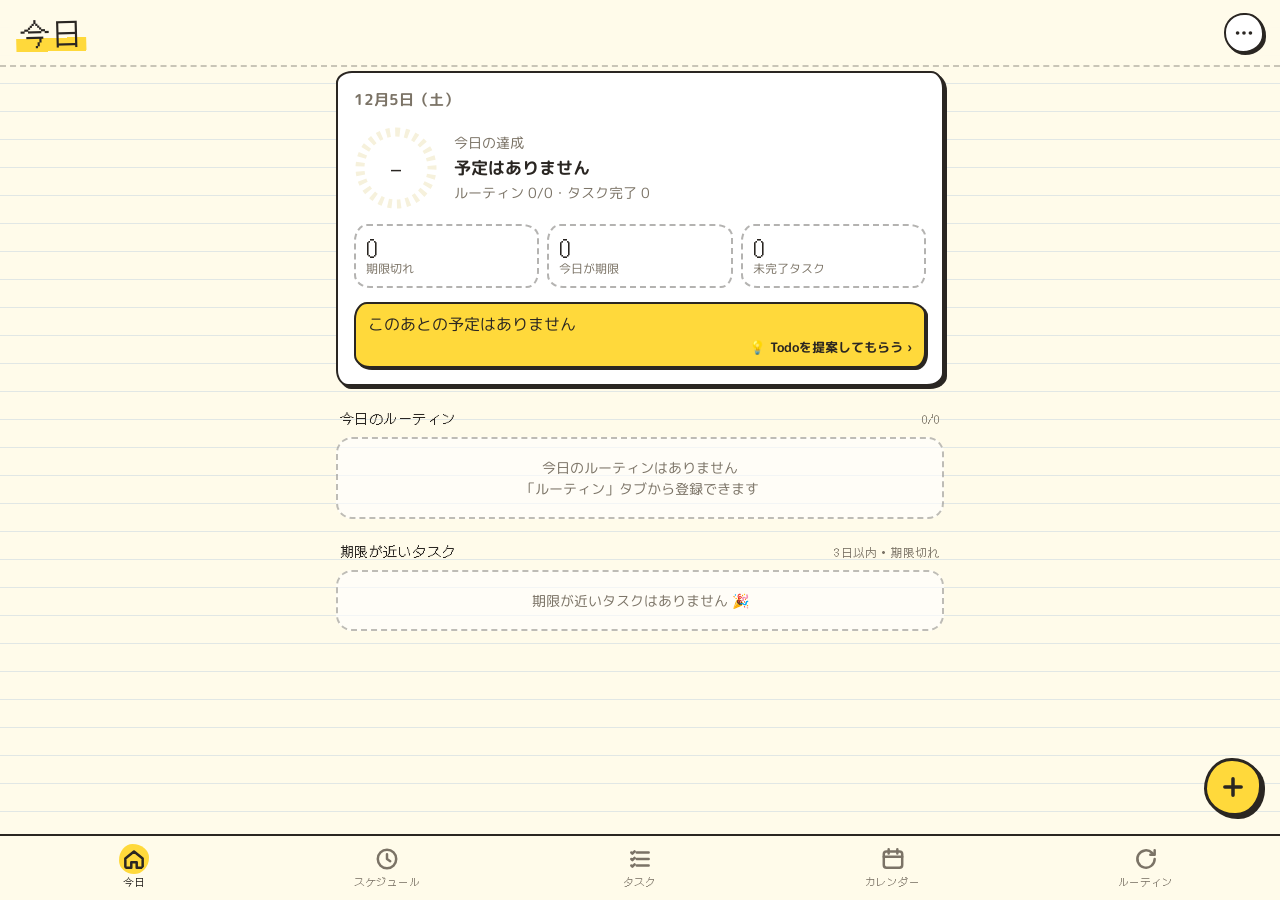
==== commit 0f0c5185: "Shinchoku Note: add a cyber look Third 'look' option: dark neon cyan/magenta palette, glowing grid b" ====
--- a/docs/progress/index.html
+++ b/docs/progress/index.html
@@ -16,10 +16,11 @@
   <link rel="manifest" href="manifest.webmanifest">
   <link rel="preconnect" href="https://fonts.googleapis.com">
   <link rel="preconnect" href="https://fonts.gstatic.com" crossorigin>
-  <link href="https://fonts.googleapis.com/css2?family=DotGothic16&family=M+PLUS+Rounded+1c:wght@400;700;800&display=swap" rel="stylesheet">
+  <link href="https://fonts.googleapis.com/css2?family=DotGothic16&family=M+PLUS+Rounded+1c:wght@400;700;800&family=Orbitron:wght@600;800&family=Share+Tech+Mono&family=Zen+Kaku+Gothic+New:wght@500;700&display=swap" rel="stylesheet">
   <link rel="stylesheet" href="style.css">
   <link rel="stylesheet" href="doodle.css">
   <link rel="stylesheet" href="modern.css">
+  <link rel="stylesheet" href="cyber.css">
 </head>
 <body>
   <header class="top">
--- a/docs/progress/modern.css
+++ b/docs/progress/modern.css
@@ -1,6 +1,6 @@
 /* しんちょくノート：モダンな見た目（メニューの「見た目 → モダン」）
  * 白基調・大きめの角丸・ふんわりした影・すりガラスのタブバー。
- * メモ帳テーマ（doodle.css）の上から、html[data-look="modern"] のときだけ上書きする */
+ * メモ帳テーマ（doodle.css）の上から上書きする。「全体」以降の形はサイバー（cyber.css）とも共通 */
 
 :root[data-look="modern"] {
   --bg: #f3f4f8;
@@ -55,144 +55,144 @@
 }
 
 /* ---------- 全体 ---------- */
-:root[data-look="modern"] body {
+:root:is([data-look="modern"], [data-look="cyber"]) body {
   font-family: -apple-system, BlinkMacSystemFont, "Hiragino Sans", "Hiragino Kaku Gothic ProN", "Noto Sans JP", sans-serif;
   background: var(--bg); background-image: none; padding-bottom: calc(110px + var(--safe-b));
 }
-:root[data-look="modern"] .top { background: color-mix(in srgb, var(--bg) 80%, transparent); border-bottom: 0; }
-:root[data-look="modern"] .top h1 {
+:root:is([data-look="modern"], [data-look="cyber"]) .top { background: color-mix(in srgb, var(--bg) 80%, transparent); border-bottom: 0; }
+:root:is([data-look="modern"], [data-look="cyber"]) .top h1 {
   font-family: inherit; font-weight: 800; font-size: 32px; letter-spacing: -.01em;
   background: none; padding: 0; transform: none;
 }
-:root[data-look="modern"] .section-title, :root[data-look="modern"] .sub-title, :root[data-look="modern"] .dt-head,
-:root[data-look="modern"] .sheet h2, :root[data-look="modern"] .cal-head b, :root[data-look="modern"] .sched-head b,
-:root[data-look="modern"] .stat .n, :root[data-look="modern"] .ring .pct, :root[data-look="modern"] .bar-row span,
-:root[data-look="modern"] .tabs button, :root[data-look="modern"] .cal-grid.wd span, :root[data-look="modern"] .cal-cell .num,
-:root[data-look="modern"] .tl-hour span {
+:root:is([data-look="modern"], [data-look="cyber"]) .section-title, :root:is([data-look="modern"], [data-look="cyber"]) .sub-title, :root:is([data-look="modern"], [data-look="cyber"]) .dt-head,
+:root:is([data-look="modern"], [data-look="cyber"]) .sheet h2, :root:is([data-look="modern"], [data-look="cyber"]) .cal-head b, :root:is([data-look="modern"], [data-look="cyber"]) .sched-head b,
+:root:is([data-look="modern"], [data-look="cyber"]) .stat .n, :root:is([data-look="modern"], [data-look="cyber"]) .ring .pct, :root:is([data-look="modern"], [data-look="cyber"]) .bar-row span,
+:root:is([data-look="modern"], [data-look="cyber"]) .tabs button, :root:is([data-look="modern"], [data-look="cyber"]) .cal-grid.wd span, :root:is([data-look="modern"], [data-look="cyber"]) .cal-cell .num,
+:root:is([data-look="modern"], [data-look="cyber"]) .tl-hour span {
   font-family: inherit; letter-spacing: 0;
 }
-:root[data-look="modern"] .section-title { color: var(--muted); font-weight: 700; }
-:root[data-look="modern"] .stat .n, :root[data-look="modern"] .ring .pct { font-weight: 800; }
+:root:is([data-look="modern"], [data-look="cyber"]) .section-title { color: var(--muted); font-weight: 700; }
+:root:is([data-look="modern"], [data-look="cyber"]) .stat .n, :root:is([data-look="modern"], [data-look="cyber"]) .ring .pct { font-weight: 800; }
 
 /* ---------- カード ---------- */
-:root[data-look="modern"] .summary, :root[data-look="modern"] .card, :root[data-look="modern"] .cal,
-:root[data-look="modern"] .timeline, :root[data-look="modern"] .day-tasks {
+:root:is([data-look="modern"], [data-look="cyber"]) .summary, :root:is([data-look="modern"], [data-look="cyber"]) .card, :root:is([data-look="modern"], [data-look="cyber"]) .cal,
+:root:is([data-look="modern"], [data-look="cyber"]) .timeline, :root:is([data-look="modern"], [data-look="cyber"]) .day-tasks {
   border: 0; border-radius: 22px; box-shadow: var(--soft); background: var(--surface);
 }
-:root[data-look="modern"] .card:nth-child(n) { border-radius: 20px; }
-:root[data-look="modern"] .card { transition: transform .2s ease, box-shadow .2s ease; }
-:root[data-look="modern"] .card:active { transform: scale(.98); box-shadow: var(--soft); }
-:root[data-look="modern"] .card.long { border: 0; box-shadow: inset 4px 0 0 var(--c), var(--soft); }
-:root[data-look="modern"] .evcard { border: 0; box-shadow: inset 4px 0 0 var(--ev), var(--soft); }
-:root[data-look="modern"] .card.done .title { text-decoration: line-through 1.5px var(--muted); }
-:root[data-look="modern"] .icon-btn { border: 0; border-radius: 50%; box-shadow: var(--soft); background: var(--surface); color: var(--text); fill: var(--muted); }
-:root[data-look="modern"] .icon-btn:active { transform: scale(.92); }
+:root:is([data-look="modern"], [data-look="cyber"]) .card:nth-child(n) { border-radius: 20px; }
+:root:is([data-look="modern"], [data-look="cyber"]) .card { transition: transform .2s ease, box-shadow .2s ease; }
+:root:is([data-look="modern"], [data-look="cyber"]) .card:active { transform: scale(.98); box-shadow: var(--soft); }
+:root:is([data-look="modern"], [data-look="cyber"]) .card.long { border: 0; box-shadow: inset 4px 0 0 var(--c), var(--soft); }
+:root:is([data-look="modern"], [data-look="cyber"]) .evcard { border: 0; box-shadow: inset 4px 0 0 var(--ev), var(--soft); }
+:root:is([data-look="modern"], [data-look="cyber"]) .card.done .title { text-decoration: line-through 1.5px var(--muted); }
+:root:is([data-look="modern"], [data-look="cyber"]) .icon-btn { border: 0; border-radius: 50%; box-shadow: var(--soft); background: var(--surface); color: var(--text); fill: var(--muted); }
+:root:is([data-look="modern"], [data-look="cyber"]) .icon-btn:active { transform: scale(.92); }
 
-:root[data-look="modern"] .hint { border: 0; border-radius: 18px; transform: none; box-shadow: none; background: var(--primary-soft); color: var(--text); }
-:root[data-look="modern"] .hint::before { display: none; }
-:root[data-look="modern"] .stat { border: 0; background: var(--surface-2); border-radius: 16px; }
-:root[data-look="modern"] .ring .bg { stroke: var(--surface-2); stroke-dasharray: none; }
-:root[data-look="modern"] .ring .fg { stroke: var(--primary); }
-:root[data-look="modern"] .now-banner { border: 0; box-shadow: none; border-radius: 16px; background: var(--grad); color: #fff; }
-:root[data-look="modern"] .now-banner .next, :root[data-look="modern"] .now-banner small, :root[data-look="modern"] .now-banner .go { color: rgba(255, 255, 255, .92); }
-:root[data-look="modern"] .badge { border: 0; border-radius: 999px; padding: 2px 9px; font-weight: 700; background: var(--surface-2); }
-:root[data-look="modern"] .badge.long { background: color-mix(in srgb, var(--c) 15%, transparent); }
-:root[data-look="modern"] .empty { border: 0; background: var(--surface); box-shadow: var(--soft); border-radius: 20px; }
+:root:is([data-look="modern"], [data-look="cyber"]) .hint { border: 0; border-radius: 18px; transform: none; box-shadow: none; background: var(--primary-soft); color: var(--text); }
+:root:is([data-look="modern"], [data-look="cyber"]) .hint::before { display: none; }
+:root:is([data-look="modern"], [data-look="cyber"]) .stat { border: 0; background: var(--surface-2); border-radius: 16px; }
+:root:is([data-look="modern"], [data-look="cyber"]) .ring .bg { stroke: var(--surface-2); stroke-dasharray: none; }
+:root:is([data-look="modern"], [data-look="cyber"]) .ring .fg { stroke: var(--primary); }
+:root:is([data-look="modern"], [data-look="cyber"]) .now-banner { border: 0; box-shadow: none; border-radius: 16px; background: var(--grad); color: #fff; }
+:root:is([data-look="modern"], [data-look="cyber"]) .now-banner .next, :root:is([data-look="modern"], [data-look="cyber"]) .now-banner small, :root:is([data-look="modern"], [data-look="cyber"]) .now-banner .go { color: rgba(255, 255, 255, .92); }
+:root:is([data-look="modern"], [data-look="cyber"]) .badge { border: 0; border-radius: 999px; padding: 2px 9px; font-weight: 700; background: var(--surface-2); }
+:root:is([data-look="modern"], [data-look="cyber"]) .badge.long { background: color-mix(in srgb, var(--c) 15%, transparent); }
+:root:is([data-look="modern"], [data-look="cyber"]) .empty { border: 0; background: var(--surface); box-shadow: var(--soft); border-radius: 20px; }
 
 /* ---------- 進捗バー・チェック ---------- */
-:root[data-look="modern"] .bar { border: 0; height: 8px; background: var(--surface-2); border-radius: 99px; }
-:root[data-look="modern"] .bar > i { background: var(--grad); border-radius: 99px; }
-:root[data-look="modern"] .bar.full > i { background: linear-gradient(135deg, var(--ok), #4fd1a5); }
-:root[data-look="modern"] .pace-mark { background: var(--text); opacity: .5; width: 2px; top: -3px; bottom: -3px; }
-:root[data-look="modern"] .check { border: 2px solid var(--line); border-radius: 50%; background: transparent; transition: transform .2s, background .2s; }
-:root[data-look="modern"] .check svg { stroke: #fff; stroke-width: 3; }
-:root[data-look="modern"] .check.on { background: var(--grad); border-color: transparent; }
-:root[data-look="modern"] .check.on svg { stroke: #fff; }
-:root[data-look="modern"] .check.ghost { border-style: dashed; }
+:root:is([data-look="modern"], [data-look="cyber"]) .bar { border: 0; height: 8px; background: var(--surface-2); border-radius: 99px; }
+:root:is([data-look="modern"], [data-look="cyber"]) .bar > i { background: var(--grad); border-radius: 99px; }
+:root:is([data-look="modern"], [data-look="cyber"]) .bar.full > i { background: linear-gradient(135deg, var(--ok), #4fd1a5); }
+:root:is([data-look="modern"], [data-look="cyber"]) .pace-mark { background: var(--text); opacity: .5; width: 2px; top: -3px; bottom: -3px; }
+:root:is([data-look="modern"], [data-look="cyber"]) .check { border: 2px solid var(--line); border-radius: 50%; background: transparent; transition: transform .2s, background .2s; }
+:root:is([data-look="modern"], [data-look="cyber"]) .check svg { stroke: #fff; stroke-width: 3; }
+:root:is([data-look="modern"], [data-look="cyber"]) .check.on { background: var(--grad); border-color: transparent; }
+:root:is([data-look="modern"], [data-look="cyber"]) .check.on svg { stroke: #fff; }
+:root:is([data-look="modern"], [data-look="cyber"]) .check.ghost { border-style: dashed; }
 
 /* ---------- ボタン・入力 ---------- */
-:root[data-look="modern"] .btn { border: 0; box-shadow: none; border-radius: 14px; background: var(--surface-2); color: var(--text); font-weight: 700; transition: transform .15s; }
-:root[data-look="modern"] .btn:active { transform: scale(.97); }
-:root[data-look="modern"] .btn.primary { background: var(--grad); color: #fff; box-shadow: 0 6px 16px color-mix(in srgb, var(--primary) 35%, transparent); }
-:root[data-look="modern"] .btn.danger { background: var(--danger-soft); color: var(--danger); }
-:root[data-look="modern"] .btn.cal { background: var(--primary-soft); color: var(--primary); }
-:root[data-look="modern"] .chip { border: 0; background: var(--surface-2); border-radius: 999px; color: var(--text); }
-:root[data-look="modern"] .chip.on { background: var(--grad); color: #fff; }
-:root[data-look="modern"] .text-btn { color: var(--primary); text-decoration: none; }
-:root[data-look="modern"] .seg { border: 0; background: var(--surface-2); border-radius: 12px; }
-:root[data-look="modern"] .seg button.on { background: var(--surface); color: var(--text); box-shadow: var(--soft); }
-:root[data-look="modern"] .field input[type=text], :root[data-look="modern"] .field input[type=date],
-:root[data-look="modern"] .field input[type=time], :root[data-look="modern"] .field textarea,
-:root[data-look="modern"] .field select, :root[data-look="modern"] .step-add input {
+:root:is([data-look="modern"], [data-look="cyber"]) .btn { border: 0; box-shadow: none; border-radius: 14px; background: var(--surface-2); color: var(--text); font-weight: 700; transition: transform .15s; }
+:root:is([data-look="modern"], [data-look="cyber"]) .btn:active { transform: scale(.97); }
+:root:is([data-look="modern"], [data-look="cyber"]) .btn.primary { background: var(--grad); color: #fff; box-shadow: 0 6px 16px color-mix(in srgb, var(--primary) 35%, transparent); }
+:root:is([data-look="modern"], [data-look="cyber"]) .btn.danger { background: var(--danger-soft); color: var(--danger); }
+:root:is([data-look="modern"], [data-look="cyber"]) .btn.cal { background: var(--primary-soft); color: var(--primary); }
+:root:is([data-look="modern"], [data-look="cyber"]) .chip { border: 0; background: var(--surface-2); border-radius: 999px; color: var(--text); }
+:root:is([data-look="modern"], [data-look="cyber"]) .chip.on { background: var(--grad); color: #fff; }
+:root:is([data-look="modern"], [data-look="cyber"]) .text-btn { color: var(--primary); text-decoration: none; }
+:root:is([data-look="modern"], [data-look="cyber"]) .seg { border: 0; background: var(--surface-2); border-radius: 12px; }
+:root:is([data-look="modern"], [data-look="cyber"]) .seg button.on { background: var(--surface); color: var(--text); box-shadow: var(--soft); }
+:root:is([data-look="modern"], [data-look="cyber"]) .field input[type=text], :root:is([data-look="modern"], [data-look="cyber"]) .field input[type=date],
+:root:is([data-look="modern"], [data-look="cyber"]) .field input[type=time], :root:is([data-look="modern"], [data-look="cyber"]) .field textarea,
+:root:is([data-look="modern"], [data-look="cyber"]) .field select, :root:is([data-look="modern"], [data-look="cyber"]) .step-add input {
   border: 1.5px solid transparent; background: var(--surface-2); border-radius: 12px;
 }
-:root[data-look="modern"] .field input:focus, :root[data-look="modern"] .field textarea:focus, :root[data-look="modern"] .field select:focus {
+:root:is([data-look="modern"], [data-look="cyber"]) .field input:focus, :root:is([data-look="modern"], [data-look="cyber"]) .field textarea:focus, :root:is([data-look="modern"], [data-look="cyber"]) .field select:focus {
   border-color: var(--primary); box-shadow: 0 0 0 4px color-mix(in srgb, var(--primary) 18%, transparent);
 }
-:root[data-look="modern"] .field > label, :root[data-look="modern"] .field > .label { color: var(--muted); }
-:root[data-look="modern"] .step { border: 0; background: var(--surface-2); }
-:root[data-look="modern"] .day { border: 0; background: var(--surface-2); }
-:root[data-look="modern"] .day.on { background: var(--grad); color: #fff; }
-:root[data-look="modern"] .switch input { border: 0; }
-:root[data-look="modern"] .switch input:checked { background: var(--primary); }
-:root[data-look="modern"] .switch input::after { border: 0; top: 3px; left: 3px; }
-:root[data-look="modern"] input[type=range] { accent-color: var(--primary); }
+:root:is([data-look="modern"], [data-look="cyber"]) .field > label, :root:is([data-look="modern"], [data-look="cyber"]) .field > .label { color: var(--muted); }
+:root:is([data-look="modern"], [data-look="cyber"]) .step { border: 0; background: var(--surface-2); }
+:root:is([data-look="modern"], [data-look="cyber"]) .day { border: 0; background: var(--surface-2); }
+:root:is([data-look="modern"], [data-look="cyber"]) .day.on { background: var(--grad); color: #fff; }
+:root:is([data-look="modern"], [data-look="cyber"]) .switch input { border: 0; }
+:root:is([data-look="modern"], [data-look="cyber"]) .switch input:checked { background: var(--primary); }
+:root:is([data-look="modern"], [data-look="cyber"]) .switch input::after { border: 0; top: 3px; left: 3px; }
+:root:is([data-look="modern"], [data-look="cyber"]) input[type=range] { accent-color: var(--primary); }
 
 /* ---------- タブバー（浮かぶすりガラス） ---------- */
-:root[data-look="modern"] .tabs {
+:root:is([data-look="modern"], [data-look="cyber"]) .tabs {
   left: 12px; right: 12px; bottom: calc(10px + var(--safe-b)); padding: 6px;
   border: 0; border-radius: 26px;
   background: color-mix(in srgb, var(--surface) 72%, transparent);
   backdrop-filter: blur(20px) saturate(1.6); -webkit-backdrop-filter: blur(20px) saturate(1.6);
   box-shadow: 0 8px 30px rgba(20, 22, 40, .14), inset 0 0 0 1px color-mix(in srgb, var(--text) 6%, transparent);
 }
-:root[data-look="modern"] .tabs button { font-weight: 700; border-radius: 20px; padding: 6px 0; transition: background .25s, color .25s; }
-:root[data-look="modern"] .tabs button.active { background: var(--primary-soft); color: var(--primary); }
-:root[data-look="modern"] .tabs button.active svg { background: none; padding: 0; margin: 0; animation: tab-pop .4s cubic-bezier(.34, 1.56, .64, 1); }
-:root[data-look="modern"] .fab {
+:root:is([data-look="modern"], [data-look="cyber"]) .tabs button { font-weight: 700; border-radius: 20px; padding: 6px 0; transition: background .25s, color .25s; }
+:root:is([data-look="modern"], [data-look="cyber"]) .tabs button.active { background: var(--primary-soft); color: var(--primary); }
+:root:is([data-look="modern"], [data-look="cyber"]) .tabs button.active svg { background: none; padding: 0; margin: 0; animation: tab-pop .4s cubic-bezier(.34, 1.56, .64, 1); }
+:root:is([data-look="modern"], [data-look="cyber"]) .fab {
   border: 0; border-radius: 20px; background: var(--grad); color: #fff; box-shadow: var(--soft-lg);
   bottom: calc(96px + var(--safe-b)); transition: transform .2s cubic-bezier(.34, 1.56, .64, 1);
 }
-:root[data-look="modern"] .fab:active { transform: scale(.9) rotate(90deg); box-shadow: var(--soft-lg); }
-:root[data-look="modern"] .toast { bottom: calc(170px + var(--safe-b)); background: #1d1f27; color: #fff; border: 0; box-shadow: 0 8px 24px rgba(0, 0, 0, .25); border-radius: 999px; }
+:root:is([data-look="modern"], [data-look="cyber"]) .fab:active { transform: scale(.9) rotate(90deg); box-shadow: var(--soft-lg); }
+:root:is([data-look="modern"], [data-look="cyber"]) .toast { bottom: calc(170px + var(--safe-b)); background: #1d1f27; color: #fff; border: 0; box-shadow: 0 8px 24px rgba(0, 0, 0, .25); border-radius: 999px; }
 
 /* ---------- シート ---------- */
-:root[data-look="modern"] .sheet { border: 0; background: var(--surface); background-image: none; border-radius: 28px 28px 0 0; }
-:root[data-look="modern"] .sheet .grab { background: var(--line); opacity: 1; }
-:root[data-look="modern"] .sheet::backdrop { background: rgba(10, 12, 20, .35); backdrop-filter: blur(4px); -webkit-backdrop-filter: blur(4px); }
+:root:is([data-look="modern"], [data-look="cyber"]) .sheet { border: 0; background: var(--surface); background-image: none; border-radius: 28px 28px 0 0; }
+:root:is([data-look="modern"], [data-look="cyber"]) .sheet .grab { background: var(--line); opacity: 1; }
+:root:is([data-look="modern"], [data-look="cyber"]) .sheet::backdrop { background: rgba(10, 12, 20, .35); backdrop-filter: blur(4px); -webkit-backdrop-filter: blur(4px); }
 
 /* ---------- カレンダー ---------- */
-:root[data-look="modern"] .cal-cell { border-top: 1px solid var(--line); }
-:root[data-look="modern"] .cal-cell.today .num { background: var(--grad); color: #fff; border: 0; border-radius: 50%; transform: none; }
-:root[data-look="modern"] .cal-cell.sel { background: var(--primary-soft); border-radius: 12px; }
-:root[data-look="modern"] .cal-head .icon-btn { box-shadow: none; background: var(--surface-2); }
-:root[data-look="modern"] .cl { border: 0; border-radius: 5px; }
+:root:is([data-look="modern"], [data-look="cyber"]) .cal-cell { border-top: 1px solid var(--line); }
+:root:is([data-look="modern"], [data-look="cyber"]) .cal-cell.today .num { background: var(--grad); color: #fff; border: 0; border-radius: 50%; transform: none; }
+:root:is([data-look="modern"], [data-look="cyber"]) .cal-cell.sel { background: var(--primary-soft); border-radius: 12px; }
+:root:is([data-look="modern"], [data-look="cyber"]) .cal-head .icon-btn { box-shadow: none; background: var(--surface-2); }
+:root:is([data-look="modern"], [data-look="cyber"]) .cl { border: 0; border-radius: 5px; }
 
 /* ---------- スケジュール ---------- */
-:root[data-look="modern"] .sched-head .icon-btn { background: var(--surface); box-shadow: var(--soft); }
-:root[data-look="modern"] .sug-box { border: 0; transform: none; border-radius: 20px; box-shadow: none; color: var(--text);
+:root:is([data-look="modern"], [data-look="cyber"]) .sched-head .icon-btn { background: var(--surface); box-shadow: var(--soft); }
+:root:is([data-look="modern"], [data-look="cyber"]) .sug-box { border: 0; transform: none; border-radius: 20px; box-shadow: none; color: var(--text);
   background: linear-gradient(135deg, color-mix(in srgb, var(--primary) 12%, var(--surface)), color-mix(in srgb, var(--primary-2) 12%, var(--surface))); }
-:root[data-look="modern"] .sug-box .note { color: var(--muted); }
-:root[data-look="modern"] .tl-hour { border-top: 1px solid var(--line); }
-:root[data-look="modern"] .tl-block { border: 0; border-left: 4px solid; border-radius: 12px; box-shadow: none; }
-:root[data-look="modern"] .tl-block.plan { background: var(--primary-soft); }
-:root[data-look="modern"] .tl-block.sug {
+:root:is([data-look="modern"], [data-look="cyber"]) .sug-box .note { color: var(--muted); }
+:root:is([data-look="modern"], [data-look="cyber"]) .tl-hour { border-top: 1px solid var(--line); }
+:root:is([data-look="modern"], [data-look="cyber"]) .tl-block { border: 0; border-left: 4px solid; border-radius: 12px; box-shadow: none; }
+:root:is([data-look="modern"], [data-look="cyber"]) .tl-block.plan { background: var(--primary-soft); }
+:root:is([data-look="modern"], [data-look="cyber"]) .tl-block.sug {
   border: 1.5px dashed var(--primary); border-left: 4px solid var(--primary);
   background: color-mix(in srgb, var(--primary) 8%, var(--surface));
 }
-:root[data-look="modern"] .tl-due { border-top: 1.5px dashed var(--danger); }
-:root[data-look="modern"] .tl-due span { border: 0; background: var(--danger); color: #fff; border-radius: 999px; }
-:root[data-look="modern"] .dt-row { border-top: 1px solid var(--line); }
-:root[data-look="modern"] .dt-place { background: var(--grad); color: #fff; }
+:root:is([data-look="modern"], [data-look="cyber"]) .tl-due { border-top: 1.5px dashed var(--danger); }
+:root:is([data-look="modern"], [data-look="cyber"]) .tl-due span { border: 0; background: var(--danger); color: #fff; border-radius: 999px; }
+:root:is([data-look="modern"], [data-look="cyber"]) .dt-row { border-top: 1px solid var(--line); }
+:root:is([data-look="modern"], [data-look="cyber"]) .dt-place { background: var(--grad); color: #fff; }
 
 /* ---------- 演出（モダン版） ---------- */
-:root[data-look="modern"] .onion { display: none; }
-:root[data-look="modern"] .stamp {
+:root:is([data-look="modern"], [data-look="cyber"]) .onion { display: none; }
+:root:is([data-look="modern"], [data-look="cyber"]) .stamp {
   --r: 0deg !important;
   font-family: inherit; font-weight: 800; font-size: 22px; color: #fff; border: 0; border-radius: 999px;
   padding: 12px 24px; background: var(--grad); box-shadow: var(--soft-lg);
 }
 @keyframes tab-pop { 0% { transform: scale(.8); } 60% { transform: scale(1.15); } 100% { transform: scale(1); } }
-:root[data-look="modern"] .tl-block.event { border-left-color: var(--ev); }
-:root[data-look="modern"] .tl-block.routine { border-left-color: var(--rt); }
-:root[data-look="modern"] .tl-block.plan { border-left-color: var(--primary); }
+:root:is([data-look="modern"], [data-look="cyber"]) .tl-block.event { border-left-color: var(--ev); }
+:root:is([data-look="modern"], [data-look="cyber"]) .tl-block.routine { border-left-color: var(--rt); }
+:root:is([data-look="modern"], [data-look="cyber"]) .tl-block.plan { border-left-color: var(--primary); }
--- a/docs/progress/cyber.css
+++ b/docs/progress/cyber.css
@@ -0,0 +1,240 @@
+/* しんちょくノート：サイバーな見た目（メニューの「見た目 → サイバー」）
+ * 黒い背景にネオンの水色とピンク、光るグリッド、半透明のパネル、四隅の角飾り。
+ * 形の多くはモダン（modern.css）と共通で、ここでは色と光と演出を上書きする。常に暗い配色 */
+
+:root[data-look="cyber"] {
+  --bg: #05060d;
+  --surface: rgba(13, 17, 34, .78);
+  --surface-2: rgba(60, 80, 160, .16);
+  --text: #e8f3ff;
+  --ink: #e8f3ff;
+  --muted: #7e8ab4;
+  --line: rgba(0, 240, 255, .16);
+  --primary: #00e5ff;
+  --primary-2: #ff2bd6;
+  --primary-soft: rgba(0, 229, 255, .12);
+  --on-primary: #05060d;
+  --hl: #00e5ff;
+  --pen-red: #ff3d71;
+  --pen-blue: #00e5ff;
+  --pen-green: #39ff9f;
+  --ok: #39ff9f;
+  --ok-soft: rgba(57, 255, 159, .12);
+  --warn: #ffd23d;
+  --warn-soft: rgba(255, 210, 61, .12);
+  --danger: #ff3d71;
+  --danger-soft: rgba(255, 61, 113, .14);
+  --ev: #4d9bff;
+  --ev-soft: rgba(77, 155, 255, .14);
+  --rt: #39ff9f;
+  --rt-soft: rgba(57, 255, 159, .10);
+  --grad: linear-gradient(100deg, #00e5ff, #7a5cff 55%, #ff2bd6);
+  --neon: 0 0 0 1px rgba(0, 229, 255, .28), 0 0 18px rgba(0, 229, 255, .10), inset 0 0 24px rgba(0, 229, 255, .04);
+  --soft: var(--neon);
+  --soft-lg: 0 0 24px rgba(0, 229, 255, .45), 0 0 48px rgba(255, 43, 214, .25);
+  --mono: "Share Tech Mono", ui-monospace, "SFMono-Regular", monospace;
+  --disp: "Orbitron", "Zen Kaku Gothic New", -apple-system, sans-serif;
+  /* パネルの四隅の角飾り（ゲームのHUD風） */
+  --brackets:
+    linear-gradient(var(--primary), var(--primary)) left top / 14px 2px no-repeat,
+    linear-gradient(var(--primary), var(--primary)) left top / 2px 14px no-repeat,
+    linear-gradient(var(--primary-2), var(--primary-2)) right bottom / 14px 2px no-repeat,
+    linear-gradient(var(--primary-2), var(--primary-2)) right bottom / 2px 14px no-repeat;
+  color-scheme: dark;
+}
+
+/* ---------- 背景：光るグリッドとにじむ光 ---------- */
+:root[data-look="cyber"] body {
+  font-family: "Zen Kaku Gothic New", -apple-system, "Hiragino Sans", sans-serif;
+  background-color: var(--bg);
+  background-image:
+    radial-gradient(60% 40% at 85% 0%, rgba(255, 43, 214, .16), transparent 70%),
+    radial-gradient(60% 45% at 0% 30%, rgba(0, 229, 255, .14), transparent 70%),
+    linear-gradient(rgba(0, 229, 255, .06) 1px, transparent 1px),
+    linear-gradient(90deg, rgba(0, 229, 255, .06) 1px, transparent 1px);
+  background-size: auto, auto, 32px 32px, 32px 32px;
+  background-attachment: fixed;
+}
+/* うっすら走査線 */
+:root[data-look="cyber"] body::after {
+  content: ""; position: fixed; inset: 0; pointer-events: none; z-index: 50;
+  background: repeating-linear-gradient(to bottom, rgba(255, 255, 255, .025) 0 1px, transparent 1px 3px);
+  mix-blend-mode: overlay;
+}
+
+/* ---------- 見出し ---------- */
+:root[data-look="cyber"] .top { background: linear-gradient(to bottom, rgba(5, 6, 13, .92), rgba(5, 6, 13, .6)); }
+:root[data-look="cyber"] .top h1 {
+  font-family: var(--disp); font-weight: 800; font-size: 30px; letter-spacing: .06em; color: #fff;
+  text-shadow: 0 0 10px rgba(0, 229, 255, .7), 0 0 30px rgba(0, 229, 255, .35);
+  display: grid; line-height: 1.15;
+}
+:root[data-look="cyber"] .top h1::before {
+  content: "> " attr(data-en) "_"; font-family: var(--mono); font-size: 12px; font-weight: 400;
+  letter-spacing: .2em; color: var(--primary-2); text-shadow: 0 0 8px rgba(255, 43, 214, .8);
+  animation: caret 1.1s step-end infinite;
+}
+@keyframes caret { 50% { opacity: .35; } }
+:root[data-look="cyber"] .top h1.glitch { animation: glitch .45s linear; }
+@keyframes glitch {
+  0%   { text-shadow: 2px 0 #ff2bd6, -2px 0 #00e5ff; transform: translate(0); }
+  20%  { text-shadow: -3px 1px #ff2bd6, 3px -1px #00e5ff; transform: translate(-2px, 1px) skewX(-6deg); }
+  40%  { text-shadow: 3px -1px #ff2bd6, -3px 1px #00e5ff; transform: translate(2px, -1px); clip-path: inset(20% 0 30% 0); }
+  60%  { text-shadow: -2px 0 #ff2bd6, 2px 0 #00e5ff; transform: translate(-1px, 0) skewX(4deg); clip-path: inset(50% 0 5% 0); }
+  80%  { text-shadow: 1px 0 #ff2bd6, -1px 0 #00e5ff; transform: translate(1px, 0); clip-path: none; }
+  100% { text-shadow: 0 0 10px rgba(0, 229, 255, .7), 0 0 30px rgba(0, 229, 255, .35); transform: none; }
+}
+:root[data-look="cyber"] .section-title, :root[data-look="cyber"] .dt-head, :root[data-look="cyber"] .sub-title {
+  font-family: var(--mono); color: var(--primary); letter-spacing: .08em; text-transform: uppercase;
+  text-shadow: 0 0 8px rgba(0, 229, 255, .45);
+}
+:root[data-look="cyber"] .section-title::before, :root[data-look="cyber"] .dt-head::before { content: "// "; color: var(--primary-2); }
+:root[data-look="cyber"] .stat .n, :root[data-look="cyber"] .ring .pct, :root[data-look="cyber"] .bar-row span,
+:root[data-look="cyber"] .cal-cell .num, :root[data-look="cyber"] .tl-hour span, :root[data-look="cyber"] .cal-head b,
+:root[data-look="cyber"] .sched-head b, :root[data-look="cyber"] .ev-time {
+  font-family: var(--disp); letter-spacing: .04em;
+}
+
+/* ---------- パネル：半透明のガラスに角飾り ---------- */
+:root[data-look="cyber"] .summary, :root[data-look="cyber"] .card, :root[data-look="cyber"] .cal,
+:root[data-look="cyber"] .timeline, :root[data-look="cyber"] .day-tasks, :root[data-look="cyber"] .empty {
+  background: var(--brackets), var(--surface);
+  border-radius: 6px; box-shadow: var(--neon);
+  backdrop-filter: blur(10px); -webkit-backdrop-filter: blur(10px);
+}
+:root[data-look="cyber"] .card:nth-child(n) { border-radius: 6px; }
+:root[data-look="cyber"] .card:active { transform: scale(.985); box-shadow: 0 0 0 1px var(--primary), 0 0 24px rgba(0, 229, 255, .3); }
+:root[data-look="cyber"] .card.long { box-shadow: inset 3px 0 0 var(--c), 0 0 14px -4px var(--c), var(--neon); }
+:root[data-look="cyber"] .evcard { box-shadow: inset 3px 0 0 var(--ev), var(--neon); }
+:root[data-look="cyber"] .icon-btn { background: var(--surface); box-shadow: var(--neon); color: var(--primary); fill: var(--primary); border-radius: 8px; }
+:root[data-look="cyber"] .hint { background: var(--brackets), rgba(255, 43, 214, .08); box-shadow: 0 0 0 1px rgba(255, 43, 214, .35); border-radius: 6px; }
+:root[data-look="cyber"] .stat { background: rgba(0, 229, 255, .05); box-shadow: inset 0 0 0 1px var(--line); border-radius: 4px; }
+:root[data-look="cyber"] .stat .n { text-shadow: 0 0 10px currentColor; }
+:root[data-look="cyber"] .ring svg { filter: drop-shadow(0 0 6px rgba(0, 229, 255, .7)); }
+:root[data-look="cyber"] .ring .bg { stroke: rgba(0, 229, 255, .10); stroke-dasharray: 2 4; }
+:root[data-look="cyber"] .ring .fg { stroke: var(--primary); }
+:root[data-look="cyber"] .now-banner { background: var(--grad); color: #05060d; border-radius: 6px; box-shadow: 0 0 20px rgba(0, 229, 255, .35); }
+:root[data-look="cyber"] .now-banner .next, :root[data-look="cyber"] .now-banner small, :root[data-look="cyber"] .now-banner .go { color: #05060d; }
+:root[data-look="cyber"] .badge { background: transparent; box-shadow: inset 0 0 0 1px currentColor; border-radius: 3px; font-family: var(--mono); font-weight: 400; letter-spacing: .03em; }
+:root[data-look="cyber"] .badge.long { background: transparent; }
+
+/* ---------- 進捗バー：光が流れる ---------- */
+:root[data-look="cyber"] .bar { height: 6px; border-radius: 1px; background: rgba(0, 229, 255, .08); box-shadow: inset 0 0 0 1px var(--line); }
+:root[data-look="cyber"] .bar > i {
+  border-radius: 1px; background: var(--grad); background-size: 200% 100%;
+  box-shadow: 0 0 10px rgba(0, 229, 255, .7); animation: flow 2.4s linear infinite;
+}
+:root[data-look="cyber"] .bar.full > i { background: linear-gradient(90deg, #39ff9f, #00e5ff); box-shadow: 0 0 10px rgba(57, 255, 159, .7); }
+@keyframes flow { to { background-position: -200% 0; } }
+:root[data-look="cyber"] .pace-mark { background: #fff; box-shadow: 0 0 6px #fff; opacity: .9; }
+
+/* ---------- チェック：四角いネオン ---------- */
+:root[data-look="cyber"] .check { border: 1.5px solid rgba(0, 229, 255, .55); border-radius: 4px; background: transparent; box-shadow: 0 0 8px rgba(0, 229, 255, .15); }
+:root[data-look="cyber"] .check.on { background: var(--primary); border-color: var(--primary); box-shadow: 0 0 14px rgba(0, 229, 255, .8); }
+:root[data-look="cyber"] .check.on svg { stroke: #05060d; }
+:root[data-look="cyber"] .card.done .title { text-decoration: line-through 1.5px var(--primary-2); }
+
+/* ---------- ボタン・入力 ---------- */
+:root[data-look="cyber"] .btn { background: rgba(0, 229, 255, .06); color: var(--text); border-radius: 4px; box-shadow: inset 0 0 0 1px var(--line); letter-spacing: .04em; }
+:root[data-look="cyber"] .btn.primary { background: var(--grad); color: #05060d; box-shadow: 0 0 18px rgba(0, 229, 255, .35); }
+:root[data-look="cyber"] .btn.danger { background: var(--danger-soft); color: var(--danger); box-shadow: inset 0 0 0 1px rgba(255, 61, 113, .4); }
+:root[data-look="cyber"] .btn.cal { background: var(--primary-soft); color: var(--primary); box-shadow: inset 0 0 0 1px rgba(0, 229, 255, .35); }
+:root[data-look="cyber"] .chip { background: rgba(0, 229, 255, .06); border-radius: 3px; box-shadow: inset 0 0 0 1px var(--line); color: var(--text); }
+:root[data-look="cyber"] .chip.on { background: var(--primary); color: #05060d; box-shadow: 0 0 12px rgba(0, 229, 255, .6); }
+:root[data-look="cyber"] .seg { background: rgba(0, 229, 255, .05); border-radius: 4px; box-shadow: inset 0 0 0 1px var(--line); }
+:root[data-look="cyber"] .seg button.on { background: var(--primary); color: #05060d; box-shadow: 0 0 12px rgba(0, 229, 255, .5); border-radius: 3px; }
+:root[data-look="cyber"] .field input[type=text], :root[data-look="cyber"] .field input[type=date],
+:root[data-look="cyber"] .field input[type=time], :root[data-look="cyber"] .field textarea,
+:root[data-look="cyber"] .field select, :root[data-look="cyber"] .step-add input {
+  background: rgba(0, 229, 255, .04); border: 1px solid var(--line); border-radius: 4px; color: var(--text);
+}
+:root[data-look="cyber"] .field input:focus, :root[data-look="cyber"] .field textarea:focus, :root[data-look="cyber"] .field select:focus {
+  border-color: var(--primary); box-shadow: 0 0 0 1px var(--primary), 0 0 16px rgba(0, 229, 255, .35);
+}
+:root[data-look="cyber"] .field > label, :root[data-look="cyber"] .field > .label { font-family: var(--mono); color: var(--primary); letter-spacing: .06em; }
+:root[data-look="cyber"] .step { background: rgba(0, 229, 255, .04); box-shadow: inset 0 0 0 1px var(--line); }
+:root[data-look="cyber"] .day { border-radius: 4px; background: rgba(0, 229, 255, .05); box-shadow: inset 0 0 0 1px var(--line); }
+:root[data-look="cyber"] .day.on { background: var(--primary); color: #05060d; box-shadow: 0 0 12px rgba(0, 229, 255, .6); }
+:root[data-look="cyber"] .switch input { background: rgba(0, 229, 255, .12); border-radius: 4px; }
+:root[data-look="cyber"] .switch input::after { border-radius: 3px; }
+:root[data-look="cyber"] .switch input:checked { background: var(--primary); box-shadow: 0 0 12px rgba(0, 229, 255, .6); }
+:root[data-look="cyber"] .text-btn { color: var(--primary); }
+
+/* ---------- タブバー・追加ボタン ---------- */
+:root[data-look="cyber"] .tabs {
+  background: rgba(8, 10, 22, .78); border-radius: 8px;
+  box-shadow: 0 0 0 1px rgba(0, 229, 255, .3), 0 0 30px rgba(0, 229, 255, .15), 0 -1px 0 rgba(255, 43, 214, .5) inset;
+}
+:root[data-look="cyber"] .tabs button { font-family: var(--mono); font-weight: 400; letter-spacing: .02em; color: var(--muted); border-radius: 4px; }
+:root[data-look="cyber"] .tabs button.active { background: rgba(0, 229, 255, .10); color: var(--primary); text-shadow: 0 0 8px rgba(0, 229, 255, .8); box-shadow: inset 0 -2px 0 var(--primary); }
+:root[data-look="cyber"] .tabs button.active svg { filter: drop-shadow(0 0 6px rgba(0, 229, 255, .9)); }
+:root[data-look="cyber"] .fab {
+  border-radius: 10px; background: var(--grad); color: #05060d;
+  box-shadow: 0 0 22px rgba(0, 229, 255, .55), 0 0 44px rgba(255, 43, 214, .3);
+  animation: pulse 2.6s ease-in-out infinite;
+}
+@keyframes pulse { 50% { box-shadow: 0 0 30px rgba(0, 229, 255, .8), 0 0 60px rgba(255, 43, 214, .45); } }
+:root[data-look="cyber"] .toast { background: rgba(8, 10, 22, .92); color: var(--primary); font-family: var(--mono); border-radius: 4px; box-shadow: 0 0 0 1px var(--primary), 0 0 20px rgba(0, 229, 255, .4); }
+
+/* ---------- シート ---------- */
+:root[data-look="cyber"] .sheet {
+  background: var(--brackets), rgba(9, 11, 24, .96); border-radius: 10px 10px 0 0; color: var(--text);
+  box-shadow: 0 -1px 0 var(--primary), 0 -10px 40px rgba(0, 229, 255, .2);
+}
+:root[data-look="cyber"] .sheet h2 { font-family: var(--disp); letter-spacing: .05em; text-shadow: 0 0 10px rgba(0, 229, 255, .6); }
+:root[data-look="cyber"] .sheet .grab { background: var(--primary); box-shadow: 0 0 8px var(--primary); }
+:root[data-look="cyber"] .sheet::backdrop { background: rgba(0, 4, 12, .6); }
+
+/* ---------- カレンダー ---------- */
+:root[data-look="cyber"] .cal-cell { border-top: 1px solid var(--line); }
+:root[data-look="cyber"] .cal-cell.today .num { background: transparent; color: var(--primary); box-shadow: 0 0 0 1.5px var(--primary), 0 0 12px rgba(0, 229, 255, .7); border-radius: 4px; }
+:root[data-look="cyber"] .cal-cell.sel { background: rgba(255, 43, 214, .10); box-shadow: inset 0 0 0 1px rgba(255, 43, 214, .45); border-radius: 4px; }
+:root[data-look="cyber"] .cl { border-radius: 2px; background: transparent; box-shadow: inset 0 0 0 1px currentColor; }
+:root[data-look="cyber"] .cl.long { color: #05060d; background: var(--c); box-shadow: 0 0 8px var(--c); }
+:root[data-look="cyber"] .cal-grid .sun { color: var(--danger); }
+:root[data-look="cyber"] .cal-grid .sat { color: var(--primary); }
+
+/* ---------- スケジュール ---------- */
+:root[data-look="cyber"] .sug-box { background: var(--brackets), rgba(255, 43, 214, .08); box-shadow: 0 0 0 1px rgba(255, 43, 214, .4), 0 0 24px rgba(255, 43, 214, .12); border-radius: 6px; color: var(--text); }
+:root[data-look="cyber"] .tl-hour { border-top: 1px solid var(--line); }
+:root[data-look="cyber"] .tl-hour span { background: transparent; color: var(--muted); }
+:root[data-look="cyber"] .tl-block { border-radius: 3px; background: rgba(13, 17, 34, .9); box-shadow: 0 0 12px -4px currentColor; }
+:root[data-look="cyber"] .tl-block.event { background: var(--ev-soft); color: var(--text); box-shadow: 0 0 14px -6px var(--ev); }
+:root[data-look="cyber"] .tl-block.routine { background: var(--rt-soft); box-shadow: 0 0 14px -6px var(--rt); }
+:root[data-look="cyber"] .tl-block.plan { background: var(--primary-soft); box-shadow: 0 0 14px -6px var(--primary); }
+:root[data-look="cyber"] .tl-block.sug { border: 1px dashed var(--primary-2); border-left: 3px solid var(--primary-2); background: rgba(255, 43, 214, .07); }
+:root[data-look="cyber"] .tl-now { border-top: 2px solid var(--primary-2); box-shadow: 0 0 10px var(--primary-2); }
+:root[data-look="cyber"] .tl-now::before { background: var(--primary-2); box-shadow: 0 0 10px var(--primary-2); }
+:root[data-look="cyber"] .tl-due span { background: var(--danger); color: #05060d; border-radius: 2px; box-shadow: 0 0 10px rgba(255, 61, 113, .7); }
+:root[data-look="cyber"] .dt-place { background: var(--primary); color: #05060d; box-shadow: 0 0 10px rgba(0, 229, 255, .6); }
+:root[data-look="cyber"] .dt-row { border-top: 1px solid var(--line); }
+
+/* ---------- 演出 ---------- */
+:root[data-look="cyber"] .enter .summary, :root[data-look="cyber"] .enter .cal, :root[data-look="cyber"] .enter .sched-head,
+:root[data-look="cyber"] .enter .sug-box, :root[data-look="cyber"] .enter .day-tasks, :root[data-look="cyber"] .enter .timeline,
+:root[data-look="cyber"] .enter .list > *, :root[data-look="cyber"] .enter .section-title, :root[data-look="cyber"] .enter .chips,
+:root[data-look="cyber"] .enter .empty, :root[data-look="cyber"] .enter .tl-block {
+  animation-name: boot;
+}
+@keyframes boot {
+  0% { opacity: 0; transform: translateY(8px); filter: blur(6px) brightness(2); clip-path: inset(0 0 100% 0); }
+  60% { opacity: 1; filter: blur(0) brightness(1.3); clip-path: inset(0 0 0 0); }
+  100% { opacity: 1; transform: none; filter: none; clip-path: none; }
+}
+:root[data-look="cyber"] .stamp {
+  --r: 0deg !important;
+  font-family: var(--disp); font-weight: 800; letter-spacing: .08em; font-size: 22px;
+  background: rgba(5, 6, 13, .9); color: var(--primary); border-radius: 4px;
+  box-shadow: 0 0 0 1.5px var(--primary), 0 0 30px rgba(0, 229, 255, .6), inset 0 0 20px rgba(0, 229, 255, .15);
+  text-shadow: 0 0 10px rgba(0, 229, 255, .9);
+}
+:root[data-look="cyber"] .burst i { filter: drop-shadow(0 0 4px var(--c)); }
+:root[data-look="cyber"] .check.just { animation: neon-pop .45s ease-out; }
+@keyframes neon-pop { 0% { transform: scale(.6); box-shadow: 0 0 0 rgba(0, 229, 255, 0); } 50% { transform: scale(1.25); box-shadow: 0 0 30px rgba(0, 229, 255, 1); } 100% { transform: none; } }
+
+@media (prefers-reduced-motion: reduce) {
+  :root[data-look="cyber"] body::after { display: none; }
+}
+:root[data-look="cyber"] .section-title, :root[data-look="cyber"] .dt-head { justify-content: flex-start; gap: 4px; }
+:root[data-look="cyber"] .section-title > small, :root[data-look="cyber"] .dt-head > small,
+:root[data-look="cyber"] .section-title > .text-btn { margin-left: auto; }
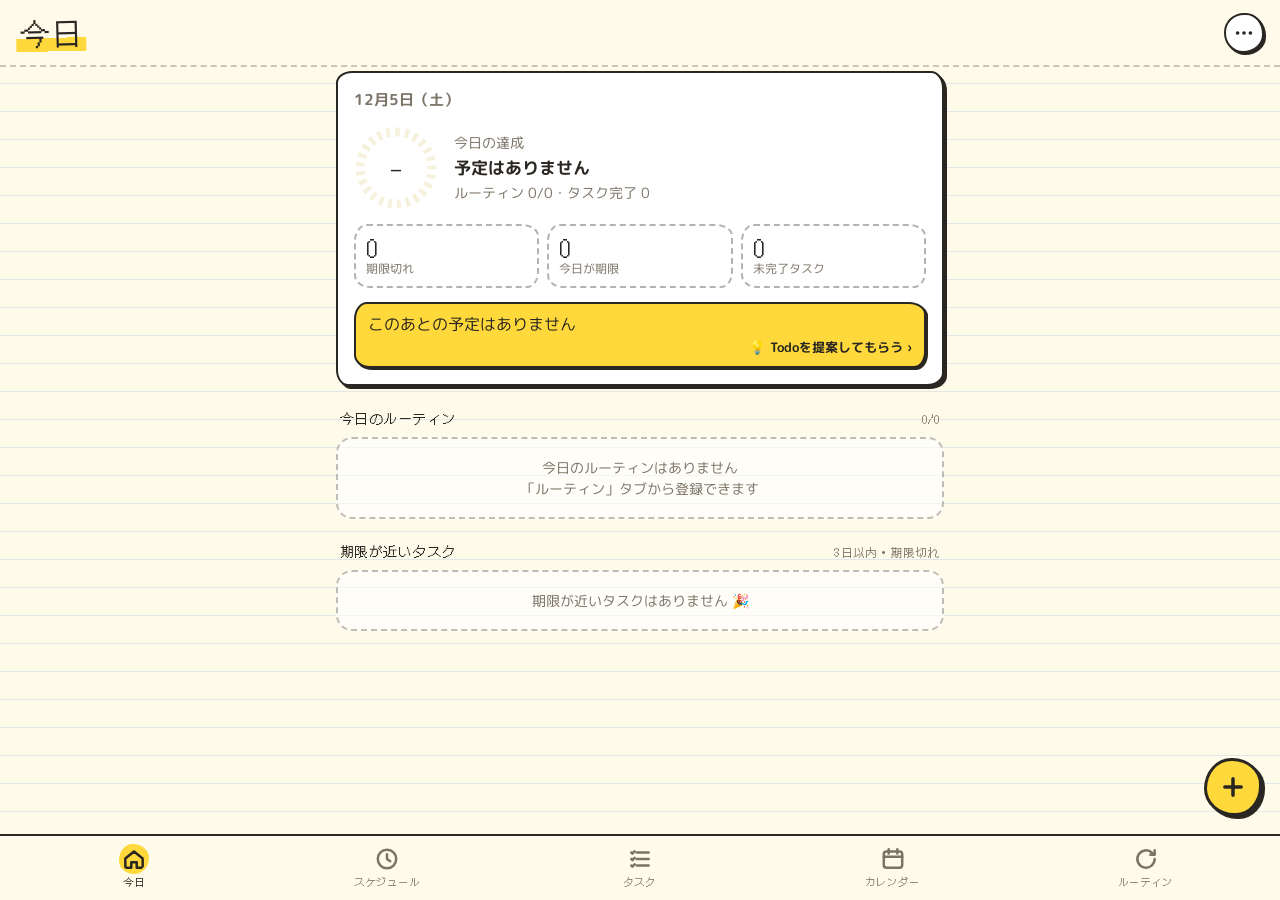
==== commit 074a6a9d: "Shinchoku Note: add the 'Kotan' look (orange, white and warm analogous colors) Fourth look option: w" ====
--- a/docs/progress/index.html
+++ b/docs/progress/index.html
@@ -16,11 +16,12 @@
   <link rel="manifest" href="manifest.webmanifest">
   <link rel="preconnect" href="https://fonts.googleapis.com">
   <link rel="preconnect" href="https://fonts.gstatic.com" crossorigin>
-  <link href="https://fonts.googleapis.com/css2?family=DotGothic16&family=M+PLUS+Rounded+1c:wght@400;700;800&family=Orbitron:wght@600;800&family=Share+Tech+Mono&family=Zen+Kaku+Gothic+New:wght@500;700&display=swap" rel="stylesheet">
+  <link href="https://fonts.googleapis.com/css2?family=DotGothic16&family=M+PLUS+Rounded+1c:wght@400;700;800&family=Orbitron:wght@600;800&family=Share+Tech+Mono&family=Zen+Kaku+Gothic+New:wght@500;700&family=Zen+Maru+Gothic:wght@500;700;900&display=swap" rel="stylesheet">
   <link rel="stylesheet" href="style.css">
   <link rel="stylesheet" href="doodle.css">
   <link rel="stylesheet" href="modern.css">
   <link rel="stylesheet" href="cyber.css">
+  <link rel="stylesheet" href="kotan.css">
 </head>
 <body>
   <header class="top">
--- a/docs/progress/doodle.css
+++ b/docs/progress/doodle.css
@@ -391,3 +391,5 @@
 :root[data-theme="dark"] .hint { background: #5a5126; color: #fff6cf; }
 :root[data-theme="dark"] .sug-box { background: #5a5126; color: #fff6cf; } :root[data-theme="dark"] .sug-box .note { color: #f1e6b8; }
 .seg.seg3 { grid-template-columns: 1fr 1fr 1fr; }
+.seg.seg4 { grid-template-columns: repeat(4, 1fr); }
+.seg.seg4 button { font-size: 12.5px; padding: 8px 2px; white-space: nowrap; }
--- a/docs/progress/modern.css
+++ b/docs/progress/modern.css
@@ -55,144 +55,144 @@
 }
 
 /* ---------- 全体 ---------- */
-:root:is([data-look="modern"], [data-look="cyber"]) body {
+:root:is([data-look="modern"], [data-look="cyber"], [data-look="kotan"]) body {
   font-family: -apple-system, BlinkMacSystemFont, "Hiragino Sans", "Hiragino Kaku Gothic ProN", "Noto Sans JP", sans-serif;
   background: var(--bg); background-image: none; padding-bottom: calc(110px + var(--safe-b));
 }
-:root:is([data-look="modern"], [data-look="cyber"]) .top { background: color-mix(in srgb, var(--bg) 80%, transparent); border-bottom: 0; }
-:root:is([data-look="modern"], [data-look="cyber"]) .top h1 {
+:root:is([data-look="modern"], [data-look="cyber"], [data-look="kotan"]) .top { background: color-mix(in srgb, var(--bg) 80%, transparent); border-bottom: 0; }
+:root:is([data-look="modern"], [data-look="cyber"], [data-look="kotan"]) .top h1 {
   font-family: inherit; font-weight: 800; font-size: 32px; letter-spacing: -.01em;
   background: none; padding: 0; transform: none;
 }
-:root:is([data-look="modern"], [data-look="cyber"]) .section-title, :root:is([data-look="modern"], [data-look="cyber"]) .sub-title, :root:is([data-look="modern"], [data-look="cyber"]) .dt-head,
-:root:is([data-look="modern"], [data-look="cyber"]) .sheet h2, :root:is([data-look="modern"], [data-look="cyber"]) .cal-head b, :root:is([data-look="modern"], [data-look="cyber"]) .sched-head b,
-:root:is([data-look="modern"], [data-look="cyber"]) .stat .n, :root:is([data-look="modern"], [data-look="cyber"]) .ring .pct, :root:is([data-look="modern"], [data-look="cyber"]) .bar-row span,
-:root:is([data-look="modern"], [data-look="cyber"]) .tabs button, :root:is([data-look="modern"], [data-look="cyber"]) .cal-grid.wd span, :root:is([data-look="modern"], [data-look="cyber"]) .cal-cell .num,
-:root:is([data-look="modern"], [data-look="cyber"]) .tl-hour span {
+:root:is([data-look="modern"], [data-look="cyber"], [data-look="kotan"]) .section-title, :root:is([data-look="modern"], [data-look="cyber"], [data-look="kotan"]) .sub-title, :root:is([data-look="modern"], [data-look="cyber"], [data-look="kotan"]) .dt-head,
+:root:is([data-look="modern"], [data-look="cyber"], [data-look="kotan"]) .sheet h2, :root:is([data-look="modern"], [data-look="cyber"], [data-look="kotan"]) .cal-head b, :root:is([data-look="modern"], [data-look="cyber"], [data-look="kotan"]) .sched-head b,
+:root:is([data-look="modern"], [data-look="cyber"], [data-look="kotan"]) .stat .n, :root:is([data-look="modern"], [data-look="cyber"], [data-look="kotan"]) .ring .pct, :root:is([data-look="modern"], [data-look="cyber"], [data-look="kotan"]) .bar-row span,
+:root:is([data-look="modern"], [data-look="cyber"], [data-look="kotan"]) .tabs button, :root:is([data-look="modern"], [data-look="cyber"], [data-look="kotan"]) .cal-grid.wd span, :root:is([data-look="modern"], [data-look="cyber"], [data-look="kotan"]) .cal-cell .num,
+:root:is([data-look="modern"], [data-look="cyber"], [data-look="kotan"]) .tl-hour span {
   font-family: inherit; letter-spacing: 0;
 }
-:root:is([data-look="modern"], [data-look="cyber"]) .section-title { color: var(--muted); font-weight: 700; }
-:root:is([data-look="modern"], [data-look="cyber"]) .stat .n, :root:is([data-look="modern"], [data-look="cyber"]) .ring .pct { font-weight: 800; }
+:root:is([data-look="modern"], [data-look="cyber"], [data-look="kotan"]) .section-title { color: var(--muted); font-weight: 700; }
+:root:is([data-look="modern"], [data-look="cyber"], [data-look="kotan"]) .stat .n, :root:is([data-look="modern"], [data-look="cyber"], [data-look="kotan"]) .ring .pct { font-weight: 800; }
 
 /* ---------- カード ---------- */
-:root:is([data-look="modern"], [data-look="cyber"]) .summary, :root:is([data-look="modern"], [data-look="cyber"]) .card, :root:is([data-look="modern"], [data-look="cyber"]) .cal,
-:root:is([data-look="modern"], [data-look="cyber"]) .timeline, :root:is([data-look="modern"], [data-look="cyber"]) .day-tasks {
+:root:is([data-look="modern"], [data-look="cyber"], [data-look="kotan"]) .summary, :root:is([data-look="modern"], [data-look="cyber"], [data-look="kotan"]) .card, :root:is([data-look="modern"], [data-look="cyber"], [data-look="kotan"]) .cal,
+:root:is([data-look="modern"], [data-look="cyber"], [data-look="kotan"]) .timeline, :root:is([data-look="modern"], [data-look="cyber"], [data-look="kotan"]) .day-tasks {
   border: 0; border-radius: 22px; box-shadow: var(--soft); background: var(--surface);
 }
-:root:is([data-look="modern"], [data-look="cyber"]) .card:nth-child(n) { border-radius: 20px; }
-:root:is([data-look="modern"], [data-look="cyber"]) .card { transition: transform .2s ease, box-shadow .2s ease; }
-:root:is([data-look="modern"], [data-look="cyber"]) .card:active { transform: scale(.98); box-shadow: var(--soft); }
-:root:is([data-look="modern"], [data-look="cyber"]) .card.long { border: 0; box-shadow: inset 4px 0 0 var(--c), var(--soft); }
-:root:is([data-look="modern"], [data-look="cyber"]) .evcard { border: 0; box-shadow: inset 4px 0 0 var(--ev), var(--soft); }
-:root:is([data-look="modern"], [data-look="cyber"]) .card.done .title { text-decoration: line-through 1.5px var(--muted); }
-:root:is([data-look="modern"], [data-look="cyber"]) .icon-btn { border: 0; border-radius: 50%; box-shadow: var(--soft); background: var(--surface); color: var(--text); fill: var(--muted); }
-:root:is([data-look="modern"], [data-look="cyber"]) .icon-btn:active { transform: scale(.92); }
+:root:is([data-look="modern"], [data-look="cyber"], [data-look="kotan"]) .card:nth-child(n) { border-radius: 20px; }
+:root:is([data-look="modern"], [data-look="cyber"], [data-look="kotan"]) .card { transition: transform .2s ease, box-shadow .2s ease; }
+:root:is([data-look="modern"], [data-look="cyber"], [data-look="kotan"]) .card:active { transform: scale(.98); box-shadow: var(--soft); }
+:root:is([data-look="modern"], [data-look="cyber"], [data-look="kotan"]) .card.long { border: 0; box-shadow: inset 4px 0 0 var(--c), var(--soft); }
+:root:is([data-look="modern"], [data-look="cyber"], [data-look="kotan"]) .evcard { border: 0; box-shadow: inset 4px 0 0 var(--ev), var(--soft); }
+:root:is([data-look="modern"], [data-look="cyber"], [data-look="kotan"]) .card.done .title { text-decoration: line-through 1.5px var(--muted); }
+:root:is([data-look="modern"], [data-look="cyber"], [data-look="kotan"]) .icon-btn { border: 0; border-radius: 50%; box-shadow: var(--soft); background: var(--surface); color: var(--text); fill: var(--muted); }
+:root:is([data-look="modern"], [data-look="cyber"], [data-look="kotan"]) .icon-btn:active { transform: scale(.92); }
 
-:root:is([data-look="modern"], [data-look="cyber"]) .hint { border: 0; border-radius: 18px; transform: none; box-shadow: none; background: var(--primary-soft); color: var(--text); }
-:root:is([data-look="modern"], [data-look="cyber"]) .hint::before { display: none; }
-:root:is([data-look="modern"], [data-look="cyber"]) .stat { border: 0; background: var(--surface-2); border-radius: 16px; }
-:root:is([data-look="modern"], [data-look="cyber"]) .ring .bg { stroke: var(--surface-2); stroke-dasharray: none; }
-:root:is([data-look="modern"], [data-look="cyber"]) .ring .fg { stroke: var(--primary); }
-:root:is([data-look="modern"], [data-look="cyber"]) .now-banner { border: 0; box-shadow: none; border-radius: 16px; background: var(--grad); color: #fff; }
-:root:is([data-look="modern"], [data-look="cyber"]) .now-banner .next, :root:is([data-look="modern"], [data-look="cyber"]) .now-banner small, :root:is([data-look="modern"], [data-look="cyber"]) .now-banner .go { color: rgba(255, 255, 255, .92); }
-:root:is([data-look="modern"], [data-look="cyber"]) .badge { border: 0; border-radius: 999px; padding: 2px 9px; font-weight: 700; background: var(--surface-2); }
-:root:is([data-look="modern"], [data-look="cyber"]) .badge.long { background: color-mix(in srgb, var(--c) 15%, transparent); }
-:root:is([data-look="modern"], [data-look="cyber"]) .empty { border: 0; background: var(--surface); box-shadow: var(--soft); border-radius: 20px; }
+:root:is([data-look="modern"], [data-look="cyber"], [data-look="kotan"]) .hint { border: 0; border-radius: 18px; transform: none; box-shadow: none; background: var(--primary-soft); color: var(--text); }
+:root:is([data-look="modern"], [data-look="cyber"], [data-look="kotan"]) .hint::before { display: none; }
+:root:is([data-look="modern"], [data-look="cyber"], [data-look="kotan"]) .stat { border: 0; background: var(--surface-2); border-radius: 16px; }
+:root:is([data-look="modern"], [data-look="cyber"], [data-look="kotan"]) .ring .bg { stroke: var(--surface-2); stroke-dasharray: none; }
+:root:is([data-look="modern"], [data-look="cyber"], [data-look="kotan"]) .ring .fg { stroke: var(--primary); }
+:root:is([data-look="modern"], [data-look="cyber"], [data-look="kotan"]) .now-banner { border: 0; box-shadow: none; border-radius: 16px; background: var(--grad); color: #fff; }
+:root:is([data-look="modern"], [data-look="cyber"], [data-look="kotan"]) .now-banner .next, :root:is([data-look="modern"], [data-look="cyber"], [data-look="kotan"]) .now-banner small, :root:is([data-look="modern"], [data-look="cyber"], [data-look="kotan"]) .now-banner .go { color: rgba(255, 255, 255, .92); }
+:root:is([data-look="modern"], [data-look="cyber"], [data-look="kotan"]) .badge { border: 0; border-radius: 999px; padding: 2px 9px; font-weight: 700; background: var(--surface-2); }
+:root:is([data-look="modern"], [data-look="cyber"], [data-look="kotan"]) .badge.long { background: color-mix(in srgb, var(--c) 15%, transparent); }
+:root:is([data-look="modern"], [data-look="cyber"], [data-look="kotan"]) .empty { border: 0; background: var(--surface); box-shadow: var(--soft); border-radius: 20px; }
 
 /* ---------- 進捗バー・チェック ---------- */
-:root:is([data-look="modern"], [data-look="cyber"]) .bar { border: 0; height: 8px; background: var(--surface-2); border-radius: 99px; }
-:root:is([data-look="modern"], [data-look="cyber"]) .bar > i { background: var(--grad); border-radius: 99px; }
-:root:is([data-look="modern"], [data-look="cyber"]) .bar.full > i { background: linear-gradient(135deg, var(--ok), #4fd1a5); }
-:root:is([data-look="modern"], [data-look="cyber"]) .pace-mark { background: var(--text); opacity: .5; width: 2px; top: -3px; bottom: -3px; }
-:root:is([data-look="modern"], [data-look="cyber"]) .check { border: 2px solid var(--line); border-radius: 50%; background: transparent; transition: transform .2s, background .2s; }
-:root:is([data-look="modern"], [data-look="cyber"]) .check svg { stroke: #fff; stroke-width: 3; }
-:root:is([data-look="modern"], [data-look="cyber"]) .check.on { background: var(--grad); border-color: transparent; }
-:root:is([data-look="modern"], [data-look="cyber"]) .check.on svg { stroke: #fff; }
-:root:is([data-look="modern"], [data-look="cyber"]) .check.ghost { border-style: dashed; }
+:root:is([data-look="modern"], [data-look="cyber"], [data-look="kotan"]) .bar { border: 0; height: 8px; background: var(--surface-2); border-radius: 99px; }
+:root:is([data-look="modern"], [data-look="cyber"], [data-look="kotan"]) .bar > i { background: var(--grad); border-radius: 99px; }
+:root:is([data-look="modern"], [data-look="cyber"], [data-look="kotan"]) .bar.full > i { background: linear-gradient(135deg, var(--ok), #4fd1a5); }
+:root:is([data-look="modern"], [data-look="cyber"], [data-look="kotan"]) .pace-mark { background: var(--text); opacity: .5; width: 2px; top: -3px; bottom: -3px; }
+:root:is([data-look="modern"], [data-look="cyber"], [data-look="kotan"]) .check { border: 2px solid var(--line); border-radius: 50%; background: transparent; transition: transform .2s, background .2s; }
+:root:is([data-look="modern"], [data-look="cyber"], [data-look="kotan"]) .check svg { stroke: #fff; stroke-width: 3; }
+:root:is([data-look="modern"], [data-look="cyber"], [data-look="kotan"]) .check.on { background: var(--grad); border-color: transparent; }
+:root:is([data-look="modern"], [data-look="cyber"], [data-look="kotan"]) .check.on svg { stroke: #fff; }
+:root:is([data-look="modern"], [data-look="cyber"], [data-look="kotan"]) .check.ghost { border-style: dashed; }
 
 /* ---------- ボタン・入力 ---------- */
-:root:is([data-look="modern"], [data-look="cyber"]) .btn { border: 0; box-shadow: none; border-radius: 14px; background: var(--surface-2); color: var(--text); font-weight: 700; transition: transform .15s; }
-:root:is([data-look="modern"], [data-look="cyber"]) .btn:active { transform: scale(.97); }
-:root:is([data-look="modern"], [data-look="cyber"]) .btn.primary { background: var(--grad); color: #fff; box-shadow: 0 6px 16px color-mix(in srgb, var(--primary) 35%, transparent); }
-:root:is([data-look="modern"], [data-look="cyber"]) .btn.danger { background: var(--danger-soft); color: var(--danger); }
-:root:is([data-look="modern"], [data-look="cyber"]) .btn.cal { background: var(--primary-soft); color: var(--primary); }
-:root:is([data-look="modern"], [data-look="cyber"]) .chip { border: 0; background: var(--surface-2); border-radius: 999px; color: var(--text); }
-:root:is([data-look="modern"], [data-look="cyber"]) .chip.on { background: var(--grad); color: #fff; }
-:root:is([data-look="modern"], [data-look="cyber"]) .text-btn { color: var(--primary); text-decoration: none; }
-:root:is([data-look="modern"], [data-look="cyber"]) .seg { border: 0; background: var(--surface-2); border-radius: 12px; }
-:root:is([data-look="modern"], [data-look="cyber"]) .seg button.on { background: var(--surface); color: var(--text); box-shadow: var(--soft); }
-:root:is([data-look="modern"], [data-look="cyber"]) .field input[type=text], :root:is([data-look="modern"], [data-look="cyber"]) .field input[type=date],
-:root:is([data-look="modern"], [data-look="cyber"]) .field input[type=time], :root:is([data-look="modern"], [data-look="cyber"]) .field textarea,
-:root:is([data-look="modern"], [data-look="cyber"]) .field select, :root:is([data-look="modern"], [data-look="cyber"]) .step-add input {
+:root:is([data-look="modern"], [data-look="cyber"], [data-look="kotan"]) .btn { border: 0; box-shadow: none; border-radius: 14px; background: var(--surface-2); color: var(--text); font-weight: 700; transition: transform .15s; }
+:root:is([data-look="modern"], [data-look="cyber"], [data-look="kotan"]) .btn:active { transform: scale(.97); }
+:root:is([data-look="modern"], [data-look="cyber"], [data-look="kotan"]) .btn.primary { background: var(--grad); color: #fff; box-shadow: 0 6px 16px color-mix(in srgb, var(--primary) 35%, transparent); }
+:root:is([data-look="modern"], [data-look="cyber"], [data-look="kotan"]) .btn.danger { background: var(--danger-soft); color: var(--danger); }
+:root:is([data-look="modern"], [data-look="cyber"], [data-look="kotan"]) .btn.cal { background: var(--primary-soft); color: var(--primary); }
+:root:is([data-look="modern"], [data-look="cyber"], [data-look="kotan"]) .chip { border: 0; background: var(--surface-2); border-radius: 999px; color: var(--text); }
+:root:is([data-look="modern"], [data-look="cyber"], [data-look="kotan"]) .chip.on { background: var(--grad); color: #fff; }
+:root:is([data-look="modern"], [data-look="cyber"], [data-look="kotan"]) .text-btn { color: var(--primary); text-decoration: none; }
+:root:is([data-look="modern"], [data-look="cyber"], [data-look="kotan"]) .seg { border: 0; background: var(--surface-2); border-radius: 12px; }
+:root:is([data-look="modern"], [data-look="cyber"], [data-look="kotan"]) .seg button.on { background: var(--surface); color: var(--text); box-shadow: var(--soft); }
+:root:is([data-look="modern"], [data-look="cyber"], [data-look="kotan"]) .field input[type=text], :root:is([data-look="modern"], [data-look="cyber"], [data-look="kotan"]) .field input[type=date],
+:root:is([data-look="modern"], [data-look="cyber"], [data-look="kotan"]) .field input[type=time], :root:is([data-look="modern"], [data-look="cyber"], [data-look="kotan"]) .field textarea,
+:root:is([data-look="modern"], [data-look="cyber"], [data-look="kotan"]) .field select, :root:is([data-look="modern"], [data-look="cyber"], [data-look="kotan"]) .step-add input {
   border: 1.5px solid transparent; background: var(--surface-2); border-radius: 12px;
 }
-:root:is([data-look="modern"], [data-look="cyber"]) .field input:focus, :root:is([data-look="modern"], [data-look="cyber"]) .field textarea:focus, :root:is([data-look="modern"], [data-look="cyber"]) .field select:focus {
+:root:is([data-look="modern"], [data-look="cyber"], [data-look="kotan"]) .field input:focus, :root:is([data-look="modern"], [data-look="cyber"], [data-look="kotan"]) .field textarea:focus, :root:is([data-look="modern"], [data-look="cyber"], [data-look="kotan"]) .field select:focus {
   border-color: var(--primary); box-shadow: 0 0 0 4px color-mix(in srgb, var(--primary) 18%, transparent);
 }
-:root:is([data-look="modern"], [data-look="cyber"]) .field > label, :root:is([data-look="modern"], [data-look="cyber"]) .field > .label { color: var(--muted); }
-:root:is([data-look="modern"], [data-look="cyber"]) .step { border: 0; background: var(--surface-2); }
-:root:is([data-look="modern"], [data-look="cyber"]) .day { border: 0; background: var(--surface-2); }
-:root:is([data-look="modern"], [data-look="cyber"]) .day.on { background: var(--grad); color: #fff; }
-:root:is([data-look="modern"], [data-look="cyber"]) .switch input { border: 0; }
-:root:is([data-look="modern"], [data-look="cyber"]) .switch input:checked { background: var(--primary); }
-:root:is([data-look="modern"], [data-look="cyber"]) .switch input::after { border: 0; top: 3px; left: 3px; }
-:root:is([data-look="modern"], [data-look="cyber"]) input[type=range] { accent-color: var(--primary); }
+:root:is([data-look="modern"], [data-look="cyber"], [data-look="kotan"]) .field > label, :root:is([data-look="modern"], [data-look="cyber"], [data-look="kotan"]) .field > .label { color: var(--muted); }
+:root:is([data-look="modern"], [data-look="cyber"], [data-look="kotan"]) .step { border: 0; background: var(--surface-2); }
+:root:is([data-look="modern"], [data-look="cyber"], [data-look="kotan"]) .day { border: 0; background: var(--surface-2); }
+:root:is([data-look="modern"], [data-look="cyber"], [data-look="kotan"]) .day.on { background: var(--grad); color: #fff; }
+:root:is([data-look="modern"], [data-look="cyber"], [data-look="kotan"]) .switch input { border: 0; }
+:root:is([data-look="modern"], [data-look="cyber"], [data-look="kotan"]) .switch input:checked { background: var(--primary); }
+:root:is([data-look="modern"], [data-look="cyber"], [data-look="kotan"]) .switch input::after { border: 0; top: 3px; left: 3px; }
+:root:is([data-look="modern"], [data-look="cyber"], [data-look="kotan"]) input[type=range] { accent-color: var(--primary); }
 
 /* ---------- タブバー（浮かぶすりガラス） ---------- */
-:root:is([data-look="modern"], [data-look="cyber"]) .tabs {
+:root:is([data-look="modern"], [data-look="cyber"], [data-look="kotan"]) .tabs {
   left: 12px; right: 12px; bottom: calc(10px + var(--safe-b)); padding: 6px;
   border: 0; border-radius: 26px;
   background: color-mix(in srgb, var(--surface) 72%, transparent);
   backdrop-filter: blur(20px) saturate(1.6); -webkit-backdrop-filter: blur(20px) saturate(1.6);
   box-shadow: 0 8px 30px rgba(20, 22, 40, .14), inset 0 0 0 1px color-mix(in srgb, var(--text) 6%, transparent);
 }
-:root:is([data-look="modern"], [data-look="cyber"]) .tabs button { font-weight: 700; border-radius: 20px; padding: 6px 0; transition: background .25s, color .25s; }
-:root:is([data-look="modern"], [data-look="cyber"]) .tabs button.active { background: var(--primary-soft); color: var(--primary); }
-:root:is([data-look="modern"], [data-look="cyber"]) .tabs button.active svg { background: none; padding: 0; margin: 0; animation: tab-pop .4s cubic-bezier(.34, 1.56, .64, 1); }
-:root:is([data-look="modern"], [data-look="cyber"]) .fab {
+:root:is([data-look="modern"], [data-look="cyber"], [data-look="kotan"]) .tabs button { font-weight: 700; border-radius: 20px; padding: 6px 0; transition: background .25s, color .25s; }
+:root:is([data-look="modern"], [data-look="cyber"], [data-look="kotan"]) .tabs button.active { background: var(--primary-soft); color: var(--primary); }
+:root:is([data-look="modern"], [data-look="cyber"], [data-look="kotan"]) .tabs button.active svg { background: none; padding: 0; margin: 0; animation: tab-pop .4s cubic-bezier(.34, 1.56, .64, 1); }
+:root:is([data-look="modern"], [data-look="cyber"], [data-look="kotan"]) .fab {
   border: 0; border-radius: 20px; background: var(--grad); color: #fff; box-shadow: var(--soft-lg);
   bottom: calc(96px + var(--safe-b)); transition: transform .2s cubic-bezier(.34, 1.56, .64, 1);
 }
-:root:is([data-look="modern"], [data-look="cyber"]) .fab:active { transform: scale(.9) rotate(90deg); box-shadow: var(--soft-lg); }
-:root:is([data-look="modern"], [data-look="cyber"]) .toast { bottom: calc(170px + var(--safe-b)); background: #1d1f27; color: #fff; border: 0; box-shadow: 0 8px 24px rgba(0, 0, 0, .25); border-radius: 999px; }
+:root:is([data-look="modern"], [data-look="cyber"], [data-look="kotan"]) .fab:active { transform: scale(.9) rotate(90deg); box-shadow: var(--soft-lg); }
+:root:is([data-look="modern"], [data-look="cyber"], [data-look="kotan"]) .toast { bottom: calc(170px + var(--safe-b)); background: #1d1f27; color: #fff; border: 0; box-shadow: 0 8px 24px rgba(0, 0, 0, .25); border-radius: 999px; }
 
 /* ---------- シート ---------- */
-:root:is([data-look="modern"], [data-look="cyber"]) .sheet { border: 0; background: var(--surface); background-image: none; border-radius: 28px 28px 0 0; }
-:root:is([data-look="modern"], [data-look="cyber"]) .sheet .grab { background: var(--line); opacity: 1; }
-:root:is([data-look="modern"], [data-look="cyber"]) .sheet::backdrop { background: rgba(10, 12, 20, .35); backdrop-filter: blur(4px); -webkit-backdrop-filter: blur(4px); }
+:root:is([data-look="modern"], [data-look="cyber"], [data-look="kotan"]) .sheet { border: 0; background: var(--surface); background-image: none; border-radius: 28px 28px 0 0; }
+:root:is([data-look="modern"], [data-look="cyber"], [data-look="kotan"]) .sheet .grab { background: var(--line); opacity: 1; }
+:root:is([data-look="modern"], [data-look="cyber"], [data-look="kotan"]) .sheet::backdrop { background: rgba(10, 12, 20, .35); backdrop-filter: blur(4px); -webkit-backdrop-filter: blur(4px); }
 
 /* ---------- カレンダー ---------- */
-:root:is([data-look="modern"], [data-look="cyber"]) .cal-cell { border-top: 1px solid var(--line); }
-:root:is([data-look="modern"], [data-look="cyber"]) .cal-cell.today .num { background: var(--grad); color: #fff; border: 0; border-radius: 50%; transform: none; }
-:root:is([data-look="modern"], [data-look="cyber"]) .cal-cell.sel { background: var(--primary-soft); border-radius: 12px; }
-:root:is([data-look="modern"], [data-look="cyber"]) .cal-head .icon-btn { box-shadow: none; background: var(--surface-2); }
-:root:is([data-look="modern"], [data-look="cyber"]) .cl { border: 0; border-radius: 5px; }
+:root:is([data-look="modern"], [data-look="cyber"], [data-look="kotan"]) .cal-cell { border-top: 1px solid var(--line); }
+:root:is([data-look="modern"], [data-look="cyber"], [data-look="kotan"]) .cal-cell.today .num { background: var(--grad); color: #fff; border: 0; border-radius: 50%; transform: none; }
+:root:is([data-look="modern"], [data-look="cyber"], [data-look="kotan"]) .cal-cell.sel { background: var(--primary-soft); border-radius: 12px; }
+:root:is([data-look="modern"], [data-look="cyber"], [data-look="kotan"]) .cal-head .icon-btn { box-shadow: none; background: var(--surface-2); }
+:root:is([data-look="modern"], [data-look="cyber"], [data-look="kotan"]) .cl { border: 0; border-radius: 5px; }
 
 /* ---------- スケジュール ---------- */
-:root:is([data-look="modern"], [data-look="cyber"]) .sched-head .icon-btn { background: var(--surface); box-shadow: var(--soft); }
-:root:is([data-look="modern"], [data-look="cyber"]) .sug-box { border: 0; transform: none; border-radius: 20px; box-shadow: none; color: var(--text);
+:root:is([data-look="modern"], [data-look="cyber"], [data-look="kotan"]) .sched-head .icon-btn { background: var(--surface); box-shadow: var(--soft); }
+:root:is([data-look="modern"], [data-look="cyber"], [data-look="kotan"]) .sug-box { border: 0; transform: none; border-radius: 20px; box-shadow: none; color: var(--text);
   background: linear-gradient(135deg, color-mix(in srgb, var(--primary) 12%, var(--surface)), color-mix(in srgb, var(--primary-2) 12%, var(--surface))); }
-:root:is([data-look="modern"], [data-look="cyber"]) .sug-box .note { color: var(--muted); }
-:root:is([data-look="modern"], [data-look="cyber"]) .tl-hour { border-top: 1px solid var(--line); }
-:root:is([data-look="modern"], [data-look="cyber"]) .tl-block { border: 0; border-left: 4px solid; border-radius: 12px; box-shadow: none; }
-:root:is([data-look="modern"], [data-look="cyber"]) .tl-block.plan { background: var(--primary-soft); }
-:root:is([data-look="modern"], [data-look="cyber"]) .tl-block.sug {
+:root:is([data-look="modern"], [data-look="cyber"], [data-look="kotan"]) .sug-box .note { color: var(--muted); }
+:root:is([data-look="modern"], [data-look="cyber"], [data-look="kotan"]) .tl-hour { border-top: 1px solid var(--line); }
+:root:is([data-look="modern"], [data-look="cyber"], [data-look="kotan"]) .tl-block { border: 0; border-left: 4px solid; border-radius: 12px; box-shadow: none; }
+:root:is([data-look="modern"], [data-look="cyber"], [data-look="kotan"]) .tl-block.plan { background: var(--primary-soft); }
+:root:is([data-look="modern"], [data-look="cyber"], [data-look="kotan"]) .tl-block.sug {
   border: 1.5px dashed var(--primary); border-left: 4px solid var(--primary);
   background: color-mix(in srgb, var(--primary) 8%, var(--surface));
 }
-:root:is([data-look="modern"], [data-look="cyber"]) .tl-due { border-top: 1.5px dashed var(--danger); }
-:root:is([data-look="modern"], [data-look="cyber"]) .tl-due span { border: 0; background: var(--danger); color: #fff; border-radius: 999px; }
-:root:is([data-look="modern"], [data-look="cyber"]) .dt-row { border-top: 1px solid var(--line); }
-:root:is([data-look="modern"], [data-look="cyber"]) .dt-place { background: var(--grad); color: #fff; }
+:root:is([data-look="modern"], [data-look="cyber"], [data-look="kotan"]) .tl-due { border-top: 1.5px dashed var(--danger); }
+:root:is([data-look="modern"], [data-look="cyber"], [data-look="kotan"]) .tl-due span { border: 0; background: var(--danger); color: #fff; border-radius: 999px; }
+:root:is([data-look="modern"], [data-look="cyber"], [data-look="kotan"]) .dt-row { border-top: 1px solid var(--line); }
+:root:is([data-look="modern"], [data-look="cyber"], [data-look="kotan"]) .dt-place { background: var(--grad); color: #fff; }
 
 /* ---------- 演出（モダン版） ---------- */
-:root:is([data-look="modern"], [data-look="cyber"]) .onion { display: none; }
-:root:is([data-look="modern"], [data-look="cyber"]) .stamp {
+:root:is([data-look="modern"], [data-look="cyber"], [data-look="kotan"]) .onion { display: none; }
+:root:is([data-look="modern"], [data-look="cyber"], [data-look="kotan"]) .stamp {
   --r: 0deg !important;
   font-family: inherit; font-weight: 800; font-size: 22px; color: #fff; border: 0; border-radius: 999px;
   padding: 12px 24px; background: var(--grad); box-shadow: var(--soft-lg);
 }
 @keyframes tab-pop { 0% { transform: scale(.8); } 60% { transform: scale(1.15); } 100% { transform: scale(1); } }
-:root:is([data-look="modern"], [data-look="cyber"]) .tl-block.event { border-left-color: var(--ev); }
-:root:is([data-look="modern"], [data-look="cyber"]) .tl-block.routine { border-left-color: var(--rt); }
-:root:is([data-look="modern"], [data-look="cyber"]) .tl-block.plan { border-left-color: var(--primary); }
+:root:is([data-look="modern"], [data-look="cyber"], [data-look="kotan"]) .tl-block.event { border-left-color: var(--ev); }
+:root:is([data-look="modern"], [data-look="cyber"], [data-look="kotan"]) .tl-block.routine { border-left-color: var(--rt); }
+:root:is([data-look="modern"], [data-look="cyber"], [data-look="kotan"]) .tl-block.plan { border-left-color: var(--primary); }
--- a/docs/progress/cyber.css
+++ b/docs/progress/cyber.css
@@ -1,5 +1,5 @@
 /* しんちょくノート：サイバーな見た目（メニューの「見た目 → サイバー」）
- * 黒い背景にネオンの水色とピンク、光るグリッド、半透明のパネル、四隅の角飾り。
+ * 黒い背景にネオンの水色（青系でまとめる）、光るグリッド、半透明のパネル、四隅の角飾り。
  * 形の多くはモダン（modern.css）と共通で、ここでは色と光と演出を上書きする。常に暗い配色 */
 
 :root[data-look="cyber"] {
@@ -11,7 +11,7 @@
   --muted: #7e8ab4;
   --line: rgba(0, 240, 255, .16);
   --primary: #00e5ff;
-  --primary-2: #ff2bd6;
+  --primary-2: #2f8bff;
   --primary-soft: rgba(0, 229, 255, .12);
   --on-primary: #05060d;
   --hl: #00e5ff;
@@ -28,10 +28,10 @@
   --ev-soft: rgba(77, 155, 255, .14);
   --rt: #39ff9f;
   --rt-soft: rgba(57, 255, 159, .10);
-  --grad: linear-gradient(100deg, #00e5ff, #7a5cff 55%, #ff2bd6);
+  --grad: linear-gradient(100deg, #00f0ff, #00c2ff 50%, #2f8bff);
   --neon: 0 0 0 1px rgba(0, 229, 255, .28), 0 0 18px rgba(0, 229, 255, .10), inset 0 0 24px rgba(0, 229, 255, .04);
   --soft: var(--neon);
-  --soft-lg: 0 0 24px rgba(0, 229, 255, .45), 0 0 48px rgba(255, 43, 214, .25);
+  --soft-lg: 0 0 24px rgba(0, 229, 255, .45), 0 0 48px rgba(47, 139, 255, .25);
   --mono: "Share Tech Mono", ui-monospace, "SFMono-Regular", monospace;
   --disp: "Orbitron", "Zen Kaku Gothic New", -apple-system, sans-serif;
   /* パネルの四隅の角飾り（ゲームのHUD風） */
@@ -48,7 +48,7 @@
   font-family: "Zen Kaku Gothic New", -apple-system, "Hiragino Sans", sans-serif;
   background-color: var(--bg);
   background-image:
-    radial-gradient(60% 40% at 85% 0%, rgba(255, 43, 214, .16), transparent 70%),
+    radial-gradient(60% 40% at 85% 0%, rgba(47, 139, 255, .16), transparent 70%),
     radial-gradient(60% 45% at 0% 30%, rgba(0, 229, 255, .14), transparent 70%),
     linear-gradient(rgba(0, 229, 255, .06) 1px, transparent 1px),
     linear-gradient(90deg, rgba(0, 229, 255, .06) 1px, transparent 1px);
@@ -71,17 +71,17 @@
 }
 :root[data-look="cyber"] .top h1::before {
   content: "> " attr(data-en) "_"; font-family: var(--mono); font-size: 12px; font-weight: 400;
-  letter-spacing: .2em; color: var(--primary-2); text-shadow: 0 0 8px rgba(255, 43, 214, .8);
+  letter-spacing: .2em; color: var(--primary-2); text-shadow: 0 0 8px rgba(47, 139, 255, .8);
   animation: caret 1.1s step-end infinite;
 }
 @keyframes caret { 50% { opacity: .35; } }
 :root[data-look="cyber"] .top h1.glitch { animation: glitch .45s linear; }
 @keyframes glitch {
-  0%   { text-shadow: 2px 0 #ff2bd6, -2px 0 #00e5ff; transform: translate(0); }
-  20%  { text-shadow: -3px 1px #ff2bd6, 3px -1px #00e5ff; transform: translate(-2px, 1px) skewX(-6deg); }
-  40%  { text-shadow: 3px -1px #ff2bd6, -3px 1px #00e5ff; transform: translate(2px, -1px); clip-path: inset(20% 0 30% 0); }
-  60%  { text-shadow: -2px 0 #ff2bd6, 2px 0 #00e5ff; transform: translate(-1px, 0) skewX(4deg); clip-path: inset(50% 0 5% 0); }
-  80%  { text-shadow: 1px 0 #ff2bd6, -1px 0 #00e5ff; transform: translate(1px, 0); clip-path: none; }
+  0%   { text-shadow: 2px 0 #2f8bff, -2px 0 #00e5ff; transform: translate(0); }
+  20%  { text-shadow: -3px 1px #2f8bff, 3px -1px #00e5ff; transform: translate(-2px, 1px) skewX(-6deg); }
+  40%  { text-shadow: 3px -1px #2f8bff, -3px 1px #00e5ff; transform: translate(2px, -1px); clip-path: inset(20% 0 30% 0); }
+  60%  { text-shadow: -2px 0 #2f8bff, 2px 0 #00e5ff; transform: translate(-1px, 0) skewX(4deg); clip-path: inset(50% 0 5% 0); }
+  80%  { text-shadow: 1px 0 #2f8bff, -1px 0 #00e5ff; transform: translate(1px, 0); clip-path: none; }
   100% { text-shadow: 0 0 10px rgba(0, 229, 255, .7), 0 0 30px rgba(0, 229, 255, .35); transform: none; }
 }
 :root[data-look="cyber"] .section-title, :root[data-look="cyber"] .dt-head, :root[data-look="cyber"] .sub-title {
@@ -107,7 +107,7 @@
 :root[data-look="cyber"] .card.long { box-shadow: inset 3px 0 0 var(--c), 0 0 14px -4px var(--c), var(--neon); }
 :root[data-look="cyber"] .evcard { box-shadow: inset 3px 0 0 var(--ev), var(--neon); }
 :root[data-look="cyber"] .icon-btn { background: var(--surface); box-shadow: var(--neon); color: var(--primary); fill: var(--primary); border-radius: 8px; }
-:root[data-look="cyber"] .hint { background: var(--brackets), rgba(255, 43, 214, .08); box-shadow: 0 0 0 1px rgba(255, 43, 214, .35); border-radius: 6px; }
+:root[data-look="cyber"] .hint { background: var(--brackets), rgba(47, 139, 255, .08); box-shadow: 0 0 0 1px rgba(47, 139, 255, .35); border-radius: 6px; }
 :root[data-look="cyber"] .stat { background: rgba(0, 229, 255, .05); box-shadow: inset 0 0 0 1px var(--line); border-radius: 4px; }
 :root[data-look="cyber"] .stat .n { text-shadow: 0 0 10px currentColor; }
 :root[data-look="cyber"] .ring svg { filter: drop-shadow(0 0 6px rgba(0, 229, 255, .7)); }
@@ -163,17 +163,17 @@
 /* ---------- タブバー・追加ボタン ---------- */
 :root[data-look="cyber"] .tabs {
   background: rgba(8, 10, 22, .78); border-radius: 8px;
-  box-shadow: 0 0 0 1px rgba(0, 229, 255, .3), 0 0 30px rgba(0, 229, 255, .15), 0 -1px 0 rgba(255, 43, 214, .5) inset;
+  box-shadow: 0 0 0 1px rgba(0, 229, 255, .3), 0 0 30px rgba(0, 229, 255, .15), 0 -1px 0 rgba(47, 139, 255, .5) inset;
 }
 :root[data-look="cyber"] .tabs button { font-family: var(--mono); font-weight: 400; letter-spacing: .02em; color: var(--muted); border-radius: 4px; }
 :root[data-look="cyber"] .tabs button.active { background: rgba(0, 229, 255, .10); color: var(--primary); text-shadow: 0 0 8px rgba(0, 229, 255, .8); box-shadow: inset 0 -2px 0 var(--primary); }
 :root[data-look="cyber"] .tabs button.active svg { filter: drop-shadow(0 0 6px rgba(0, 229, 255, .9)); }
 :root[data-look="cyber"] .fab {
   border-radius: 10px; background: var(--grad); color: #05060d;
-  box-shadow: 0 0 22px rgba(0, 229, 255, .55), 0 0 44px rgba(255, 43, 214, .3);
+  box-shadow: 0 0 22px rgba(0, 229, 255, .55), 0 0 44px rgba(47, 139, 255, .3);
   animation: pulse 2.6s ease-in-out infinite;
 }
-@keyframes pulse { 50% { box-shadow: 0 0 30px rgba(0, 229, 255, .8), 0 0 60px rgba(255, 43, 214, .45); } }
+@keyframes pulse { 50% { box-shadow: 0 0 30px rgba(0, 229, 255, .8), 0 0 60px rgba(47, 139, 255, .45); } }
 :root[data-look="cyber"] .toast { background: rgba(8, 10, 22, .92); color: var(--primary); font-family: var(--mono); border-radius: 4px; box-shadow: 0 0 0 1px var(--primary), 0 0 20px rgba(0, 229, 255, .4); }
 
 /* ---------- シート ---------- */
@@ -188,21 +188,21 @@
 /* ---------- カレンダー ---------- */
 :root[data-look="cyber"] .cal-cell { border-top: 1px solid var(--line); }
 :root[data-look="cyber"] .cal-cell.today .num { background: transparent; color: var(--primary); box-shadow: 0 0 0 1.5px var(--primary), 0 0 12px rgba(0, 229, 255, .7); border-radius: 4px; }
-:root[data-look="cyber"] .cal-cell.sel { background: rgba(255, 43, 214, .10); box-shadow: inset 0 0 0 1px rgba(255, 43, 214, .45); border-radius: 4px; }
+:root[data-look="cyber"] .cal-cell.sel { background: rgba(47, 139, 255, .10); box-shadow: inset 0 0 0 1px rgba(47, 139, 255, .45); border-radius: 4px; }
 :root[data-look="cyber"] .cl { border-radius: 2px; background: transparent; box-shadow: inset 0 0 0 1px currentColor; }
 :root[data-look="cyber"] .cl.long { color: #05060d; background: var(--c); box-shadow: 0 0 8px var(--c); }
 :root[data-look="cyber"] .cal-grid .sun { color: var(--danger); }
 :root[data-look="cyber"] .cal-grid .sat { color: var(--primary); }
 
 /* ---------- スケジュール ---------- */
-:root[data-look="cyber"] .sug-box { background: var(--brackets), rgba(255, 43, 214, .08); box-shadow: 0 0 0 1px rgba(255, 43, 214, .4), 0 0 24px rgba(255, 43, 214, .12); border-radius: 6px; color: var(--text); }
+:root[data-look="cyber"] .sug-box { background: var(--brackets), rgba(47, 139, 255, .08); box-shadow: 0 0 0 1px rgba(47, 139, 255, .4), 0 0 24px rgba(47, 139, 255, .12); border-radius: 6px; color: var(--text); }
 :root[data-look="cyber"] .tl-hour { border-top: 1px solid var(--line); }
 :root[data-look="cyber"] .tl-hour span { background: transparent; color: var(--muted); }
 :root[data-look="cyber"] .tl-block { border-radius: 3px; background: rgba(13, 17, 34, .9); box-shadow: 0 0 12px -4px currentColor; }
 :root[data-look="cyber"] .tl-block.event { background: var(--ev-soft); color: var(--text); box-shadow: 0 0 14px -6px var(--ev); }
 :root[data-look="cyber"] .tl-block.routine { background: var(--rt-soft); box-shadow: 0 0 14px -6px var(--rt); }
 :root[data-look="cyber"] .tl-block.plan { background: var(--primary-soft); box-shadow: 0 0 14px -6px var(--primary); }
-:root[data-look="cyber"] .tl-block.sug { border: 1px dashed var(--primary-2); border-left: 3px solid var(--primary-2); background: rgba(255, 43, 214, .07); }
+:root[data-look="cyber"] .tl-block.sug { border: 1px dashed var(--primary-2); border-left: 3px solid var(--primary-2); background: rgba(47, 139, 255, .07); }
 :root[data-look="cyber"] .tl-now { border-top: 2px solid var(--primary-2); box-shadow: 0 0 10px var(--primary-2); }
 :root[data-look="cyber"] .tl-now::before { background: var(--primary-2); box-shadow: 0 0 10px var(--primary-2); }
 :root[data-look="cyber"] .tl-due span { background: var(--danger); color: #05060d; border-radius: 2px; box-shadow: 0 0 10px rgba(255, 61, 113, .7); }
--- a/docs/progress/kotan.css
+++ b/docs/progress/kotan.css
@@ -0,0 +1,107 @@
+/* しんちょくノート：コタン（メニューの「見た目 → コタン」）
+ * オレンジと白を基本に、アンバー・ピーチ・コーラル・はちみつ色の類似色でまとめた、あたたかい見た目。
+ * 形はモダン（modern.css）と共通。テーマ「黒」のときは、こげ茶ベースの暗めの配色になる */
+
+:root[data-look="kotan"] {
+  --bg: #fff8f1;
+  --surface: #ffffff;
+  --surface-2: #fff0e2;
+  --text: #3a2414;
+  --ink: #3a2414;
+  --muted: #9a7a62;
+  --line: #f6e2cf;
+  --primary: #ff7a1a;
+  --primary-2: #ffb02e;
+  --primary-soft: #ffeedd;
+  --on-primary: #ffffff;
+  --hl: #ff7a1a;
+  --pen-red: #f0503c;
+  --pen-blue: #ff7a1a;
+  --pen-green: #4fb36b;
+  --ok: #3fa864;
+  --ok-soft: #e6f6ea;
+  --warn: #e88a00;
+  --warn-soft: #fff1d6;
+  --danger: #e8483a;
+  --danger-soft: #ffe5e0;
+  --ev: #ff8f6b;        /* コーラル */
+  --ev-soft: #ffeae2;
+  --rt: #e9a400;        /* はちみつ */
+  --rt-soft: #fff5d6;
+  --grad: linear-gradient(135deg, #ff6a1a, #ff9a2e 55%, #ffc23d);
+  --soft: 0 1px 2px rgba(120, 60, 10, .05), 0 8px 24px rgba(200, 100, 20, .10);
+  --soft-lg: 0 10px 28px rgba(255, 110, 20, .35);
+  color-scheme: light;
+}
+@media (prefers-color-scheme: dark) {
+  :root[data-look="kotan"]:not([data-theme="light"]) {
+    --bg: #1a120c; --surface: #261a12; --surface-2: #33241a; --text: #fff1e4; --ink: #fff1e4; --muted: #c4a289; --line: #3d2b1e;
+    --primary: #ff8a2e; --primary-2: #ffb547; --primary-soft: #3d2614; --on-primary: #1a120c; --hl: #ff8a2e;
+    --pen-red: #ff6b55; --pen-blue: #ff8a2e; --pen-green: #6fd08a; --ok: #6fd08a; --ok-soft: #1f3324; --warn: #ffb547; --warn-soft: #3d2c12;
+    --danger: #ff6b55; --danger-soft: #3f1f19; --ev: #ff9e7d; --ev-soft: #3d2219; --rt: #ffc93d; --rt-soft: #3a2e10;
+    --soft: 0 1px 2px rgba(0, 0, 0, .3), 0 8px 24px rgba(0, 0, 0, .35);
+    --soft-lg: 0 10px 28px rgba(255, 120, 30, .3);
+    color-scheme: dark;
+  }
+}
+:root[data-look="kotan"][data-theme="dark"] {
+  --bg: #1a120c; --surface: #261a12; --surface-2: #33241a; --text: #fff1e4; --ink: #fff1e4; --muted: #c4a289; --line: #3d2b1e;
+  --primary: #ff8a2e; --primary-2: #ffb547; --primary-soft: #3d2614; --on-primary: #1a120c; --hl: #ff8a2e;
+  --pen-red: #ff6b55; --pen-blue: #ff8a2e; --pen-green: #6fd08a; --ok: #6fd08a; --ok-soft: #1f3324; --warn: #ffb547; --warn-soft: #3d2c12;
+  --danger: #ff6b55; --danger-soft: #3f1f19; --ev: #ff9e7d; --ev-soft: #3d2219; --rt: #ffc93d; --rt-soft: #3a2e10;
+  --soft: 0 1px 2px rgba(0, 0, 0, .3), 0 8px 24px rgba(0, 0, 0, .35);
+  --soft-lg: 0 10px 28px rgba(255, 120, 30, .3);
+  color-scheme: dark;
+}
+
+/* ---------- 背景：夕焼けのようにほんのり ---------- */
+:root[data-look="kotan"] body {
+  font-family: "Zen Maru Gothic", -apple-system, "Hiragino Maru Gothic ProN", "Hiragino Sans", sans-serif;
+  background-color: var(--bg);
+  background-image:
+    radial-gradient(70% 40% at 100% 0%, rgba(255, 160, 60, .20), transparent 70%),
+    radial-gradient(60% 35% at 0% 25%, rgba(255, 110, 70, .10), transparent 70%);
+  background-attachment: fixed;
+}
+:root[data-look="kotan"] .top { background: color-mix(in srgb, var(--bg) 82%, transparent); }
+:root[data-look="kotan"] .top h1 {
+  font-weight: 900; letter-spacing: .01em;
+  background: var(--grad); -webkit-background-clip: text; background-clip: text; color: transparent;
+}
+:root[data-look="kotan"] .section-title { color: var(--primary); }
+:root[data-look="kotan"] .section-title::before { content: "● "; font-size: 10px; vertical-align: 2px; color: var(--primary-2); }
+:root[data-look="kotan"] .stat .n, :root[data-look="kotan"] .ring .pct { color: var(--text); }
+:root[data-look="kotan"] .stat.danger .n { color: var(--danger); }
+:root[data-look="kotan"] .stat.warn .n { color: var(--warn); }
+
+/* ---------- 部品 ---------- */
+:root[data-look="kotan"] .summary {
+  background: linear-gradient(160deg, var(--surface) 60%, color-mix(in srgb, var(--primary-2) 12%, var(--surface)));
+}
+:root[data-look="kotan"] .ring .fg { filter: drop-shadow(0 2px 4px rgba(255, 120, 30, .35)); }
+:root[data-look="kotan"] .ring .fg { stroke: var(--primary); }
+:root[data-look="kotan"] .bar.full > i { background: linear-gradient(135deg, var(--ok), #9bd36a); }
+:root[data-look="kotan"] .check { border-color: color-mix(in srgb, var(--primary) 35%, var(--line)); }
+:root[data-look="kotan"] .card.done .title { text-decoration-color: var(--primary); }
+:root[data-look="kotan"] .badge.bell { background: var(--primary-soft); color: var(--primary); }
+:root[data-look="kotan"] .hint { background: linear-gradient(135deg, #ffe8d2, #fff3db); }
+:root[data-look="kotan"] .sug-box { background: linear-gradient(135deg, color-mix(in srgb, #ff6a1a 12%, var(--surface)), color-mix(in srgb, #ffc23d 16%, var(--surface))); }
+:root[data-look="kotan"] .tabs { box-shadow: 0 8px 30px rgba(200, 100, 20, .16), inset 0 0 0 1px color-mix(in srgb, var(--primary) 12%, transparent); }
+:root[data-look="kotan"] .fab:active { transform: scale(.9) rotate(90deg); }
+:root[data-look="kotan"] .cal-cell .sun, :root[data-look="kotan"] .cal-grid .sun { color: var(--danger); }
+:root[data-look="kotan"] .cal-grid .sat { color: #e08a00; }
+:root[data-look="kotan"] .cal-cell.sat { color: #e08a00; }
+:root[data-look="kotan"] .tl-now { border-top-color: var(--primary); }
+:root[data-look="kotan"] .tl-now::before { background: var(--primary); }
+
+@media (prefers-color-scheme: dark) {
+  :root[data-look="kotan"]:not([data-theme="light"]) .hint { background: linear-gradient(135deg, #3d2614, #3a2e10); }
+}
+:root[data-look="kotan"][data-theme="dark"] .hint { background: linear-gradient(135deg, #3d2614, #3a2e10); }
+
+/* ---------- 演出 ---------- */
+:root[data-look="kotan"] .stamp { background: var(--grad); }
+:root[data-look="kotan"] .check.just { animation: kotan-pop .45s cubic-bezier(.34, 1.56, .64, 1); }
+@keyframes kotan-pop { 0% { transform: scale(.5); } 60% { transform: scale(1.25); } 100% { transform: none; } }
+:root[data-look="kotan"] .section-title { justify-content: flex-start; gap: 6px; }
+:root[data-look="kotan"] .section-title > small, :root[data-look="kotan"] .section-title > .text-btn { margin-left: auto; }
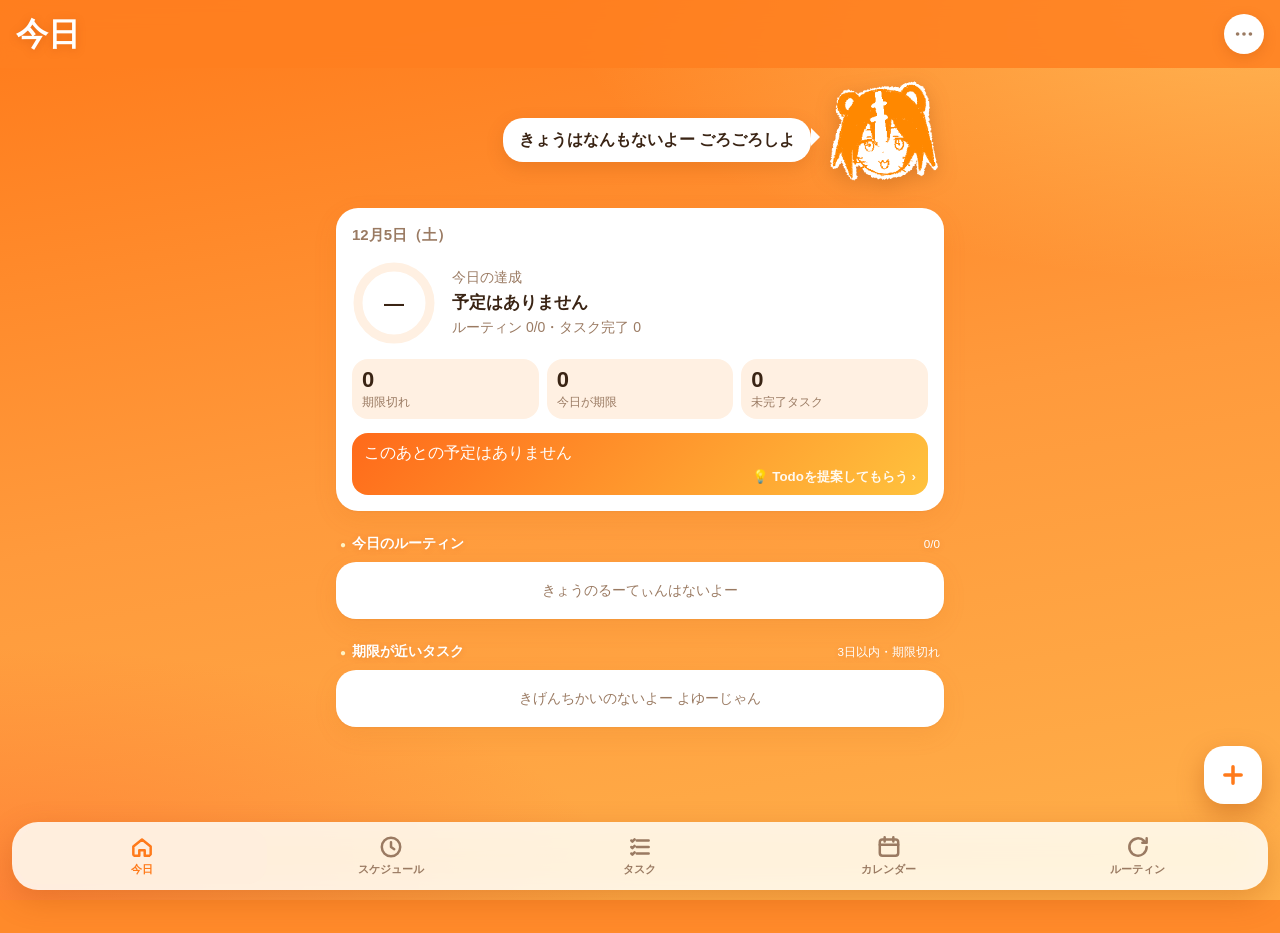
==== commit b9e4cfa8: "Shinchoku Note: make Kotan the default look New users start with the Kotan look; people who already " ====
--- a/docs/progress/index.html
+++ b/docs/progress/index.html
@@ -1,12 +1,12 @@
 <!DOCTYPE html>
-<html lang="ja" data-look="memo">
+<html lang="ja" data-look="kotan">
 <head>
   <meta charset="UTF-8">
   <meta name="viewport" content="width=device-width, initial-scale=1.0, viewport-fit=cover">
   <title>しんちょくノート</title>
   <meta name="description" content="タスクの期限と毎日のルーティンを管理する進捗管理アプリ">
-  <meta name="theme-color" content="#fffbea" media="(prefers-color-scheme: light)">
-  <meta name="theme-color" content="#23262b" media="(prefers-color-scheme: dark)">
+  <meta name="theme-color" content="#ff7f20" media="(prefers-color-scheme: light)">
+  <meta name="theme-color" content="#6a280c" media="(prefers-color-scheme: dark)">
   <meta name="apple-mobile-web-app-capable" content="yes">
   <meta name="mobile-web-app-capable" content="yes">
   <meta name="apple-mobile-web-app-status-bar-style" content="default">
--- a/docs/progress/kotan.css
+++ b/docs/progress/kotan.css
@@ -105,3 +105,105 @@
 @keyframes kotan-pop { 0% { transform: scale(.5); } 60% { transform: scale(1.25); } 100% { transform: none; } }
 :root[data-look="kotan"] .section-title { justify-content: flex-start; gap: 6px; }
 :root[data-look="kotan"] .section-title > small, :root[data-look="kotan"] .section-title > .text-btn { margin-left: auto; }
+
+/* =========================================================
+   背景をオレンジに（カードは白のまま）
+   ========================================================= */
+:root[data-look="kotan"] body {
+  background-color: #ff8a2a;
+  background-image:
+    radial-gradient(80% 45% at 100% 0%, rgba(255, 220, 120, .55), transparent 70%),
+    radial-gradient(70% 40% at 0% 100%, rgba(255, 90, 40, .45), transparent 70%),
+    linear-gradient(170deg, #ff7a1a 0%, #ff9a3c 50%, #ffb04a 100%);
+  background-attachment: fixed;
+}
+:root[data-look="kotan"] .top { background: color-mix(in srgb, #ff7f20 85%, transparent); }
+:root[data-look="kotan"] .top h1 {
+  background: none; -webkit-background-clip: border-box; background-clip: border-box;
+  color: #fff; text-shadow: 0 2px 10px rgba(160, 60, 0, .25);
+}
+:root[data-look="kotan"] .top .icon-btn { box-shadow: 0 4px 14px rgba(160, 60, 0, .2); }
+/* オレンジの上に直接のる文字は白 */
+:root[data-look="kotan"] .section-title, :root[data-look="kotan"] .section-title small,
+:root[data-look="kotan"] main > .sub-title, :root[data-look="kotan"] main > .note,
+:root[data-look="kotan"] .sched-note, :root[data-look="kotan"] .sched-head b,
+:root[data-look="kotan"] .section-title .text-btn, :root[data-look="kotan"] .sched-head .text-btn {
+  color: #fff;
+}
+:root[data-look="kotan"] .section-title { text-shadow: 0 1px 6px rgba(160, 60, 0, .2); }
+:root[data-look="kotan"] .section-title::before { color: #fff3c4; }
+:root[data-look="kotan"] .sched-head .icon-btn { box-shadow: 0 4px 14px rgba(160, 60, 0, .2); }
+/* 追加ボタンはオレンジの背景で目立つよう白に */
+:root[data-look="kotan"] .fab { background: #fff; color: #ff7a1a; box-shadow: 0 10px 26px rgba(160, 60, 0, .35); }
+:root[data-look="kotan"] .tabs { background: color-mix(in srgb, #ffffff 86%, transparent); box-shadow: 0 10px 30px rgba(160, 60, 0, .25); }
+:root[data-look="kotan"] .summary { background: var(--surface); }
+
+/* テーマ「黒」：こげたオレンジ（夕暮れ）の背景 */
+@media (prefers-color-scheme: dark) {
+  :root[data-look="kotan"]:not([data-theme="light"]) body {
+    background-color: #5a2408;
+    background-image: radial-gradient(80% 45% at 100% 0%, rgba(255, 140, 40, .35), transparent 70%), linear-gradient(170deg, #7a3010 0%, #4a1c06 100%);
+  }
+  :root[data-look="kotan"]:not([data-theme="light"]) .top { background: color-mix(in srgb, #6a280c 85%, transparent); }
+  :root[data-look="kotan"]:not([data-theme="light"]) .fab { background: var(--grad); color: #fff; }
+  :root[data-look="kotan"]:not([data-theme="light"]) .tabs { background: color-mix(in srgb, #261a12 86%, transparent); }
+}
+:root[data-look="kotan"][data-theme="dark"] body {
+  background-color: #5a2408;
+  background-image: radial-gradient(80% 45% at 100% 0%, rgba(255, 140, 40, .35), transparent 70%), linear-gradient(170deg, #7a3010 0%, #4a1c06 100%);
+}
+:root[data-look="kotan"][data-theme="dark"] .top { background: color-mix(in srgb, #6a280c 85%, transparent); }
+:root[data-look="kotan"][data-theme="dark"] .fab { background: var(--grad); color: #fff; }
+:root[data-look="kotan"][data-theme="dark"] .tabs { background: color-mix(in srgb, #261a12 86%, transparent); }
+
+/* =========================================================
+   コタン（マスコット）と吹き出し
+   ========================================================= */
+.kotan-hero { display: flex; align-items: flex-end; justify-content: flex-end; gap: 10px; margin: 0 0 12px; min-height: 104px; }
+.kotan-bubble {
+  position: relative; background: var(--surface); color: var(--text);
+  border-radius: 20px; padding: 11px 16px; font-weight: 700; font-size: 15.5px; line-height: 1.45;
+  box-shadow: 0 6px 18px rgba(150, 60, 0, .18); max-width: 68%; margin-bottom: 34px; cursor: pointer;
+  animation: bubble-in .4s cubic-bezier(.34, 1.56, .64, 1) both; word-break: break-word;
+}
+.kotan-hero .kotan-bubble::after {
+  content: ""; position: absolute; right: -9px; bottom: 16px;
+  border: 9px solid transparent; border-left-color: var(--surface); border-right: 0;
+}
+.kotan-pic { border: 0; background: none; padding: 0; cursor: pointer; flex: none; transform-origin: 50% 100%; }
+.kotan-pic img { display: block; height: 124px; width: auto; max-width: 150px; object-fit: contain; filter: drop-shadow(0 6px 10px rgba(120, 50, 0, .25)); }
+.kotan-pic img, .kotan-pic .kotan-ph { animation: kotan-sway 3.2s ease-in-out infinite; transform-origin: 50% 100%; }
+.kotan-ph { font-size: 76px; line-height: 1; display: block; }
+.kotan-pic.hop img, .kotan-pic.hop .kotan-ph { animation: kotan-hop .55s cubic-bezier(.34, 1.56, .64, 1); }
+@keyframes kotan-sway { 0%, 100% { transform: rotate(-2deg); } 50% { transform: rotate(2deg) translateY(-2px); } }
+@keyframes kotan-hop { 0% { transform: translateY(0) scale(1, 1); } 25% { transform: translateY(0) scale(1.08, .9); } 55% { transform: translateY(-22px) scale(.95, 1.06); } 100% { transform: none; } }
+@keyframes bubble-in { from { opacity: 0; transform: translateY(6px) scale(.9); } to { opacity: 1; transform: none; } }
+
+/* 完了したときに下から出てくる */
+.kotan-pop {
+  position: fixed; left: 10px; bottom: calc(92px + var(--safe-b)); z-index: 42; pointer-events: none;
+  display: flex; align-items: flex-end; gap: 6px;
+  animation: kotan-up .5s cubic-bezier(.34, 1.56, .64, 1) both;
+}
+.kotan-pop img { display: block; height: 140px; width: auto; max-width: 160px; object-fit: contain; filter: drop-shadow(0 8px 14px rgba(120, 50, 0, .3)); }
+.kotan-pop .kotan-ph { font-size: 84px; }
+.kotan-pop .kotan-bubble { margin-bottom: 70px; max-width: 200px; font-size: 17px; animation-delay: .15s; }
+.kotan-pop .kotan-bubble::after {
+  content: ""; position: absolute; left: -9px; bottom: 16px;
+  border: 9px solid transparent; border-right-color: var(--surface); border-left: 0;
+}
+.kotan-pop.out { animation: kotan-down .45s ease-in forwards; }
+@keyframes kotan-up { from { transform: translateY(220px); } to { transform: none; } }
+@keyframes kotan-down { to { transform: translateY(240px); opacity: 0; } }
+
+/* メニューの画像えらび */
+.kotan-slots { display: grid; grid-template-columns: 1fr 1fr; gap: 10px; }
+.kslot { display: grid; justify-items: center; gap: 4px; background: var(--surface-2); border-radius: 16px; padding: 10px 8px; }
+.kslot small { color: var(--muted); font-size: 11.5px; margin-top: -4px; }
+.kthumb { width: 84px; height: 84px; display: grid; place-items: center; border-radius: 14px;
+  background: repeating-conic-gradient(#f3e3d3 0 25%, #fff 0 50%) 50% / 16px 16px; overflow: hidden; }
+.kthumb img { max-width: 100%; max-height: 100%; object-fit: contain; }
+.kthumb span { font-size: 40px; }
+.kbtns { display: flex; gap: 6px; }
+.kbtns .chip { font-size: 12.5px; padding: 4px 10px; }
+.kslot .chip { background: var(--surface); }
